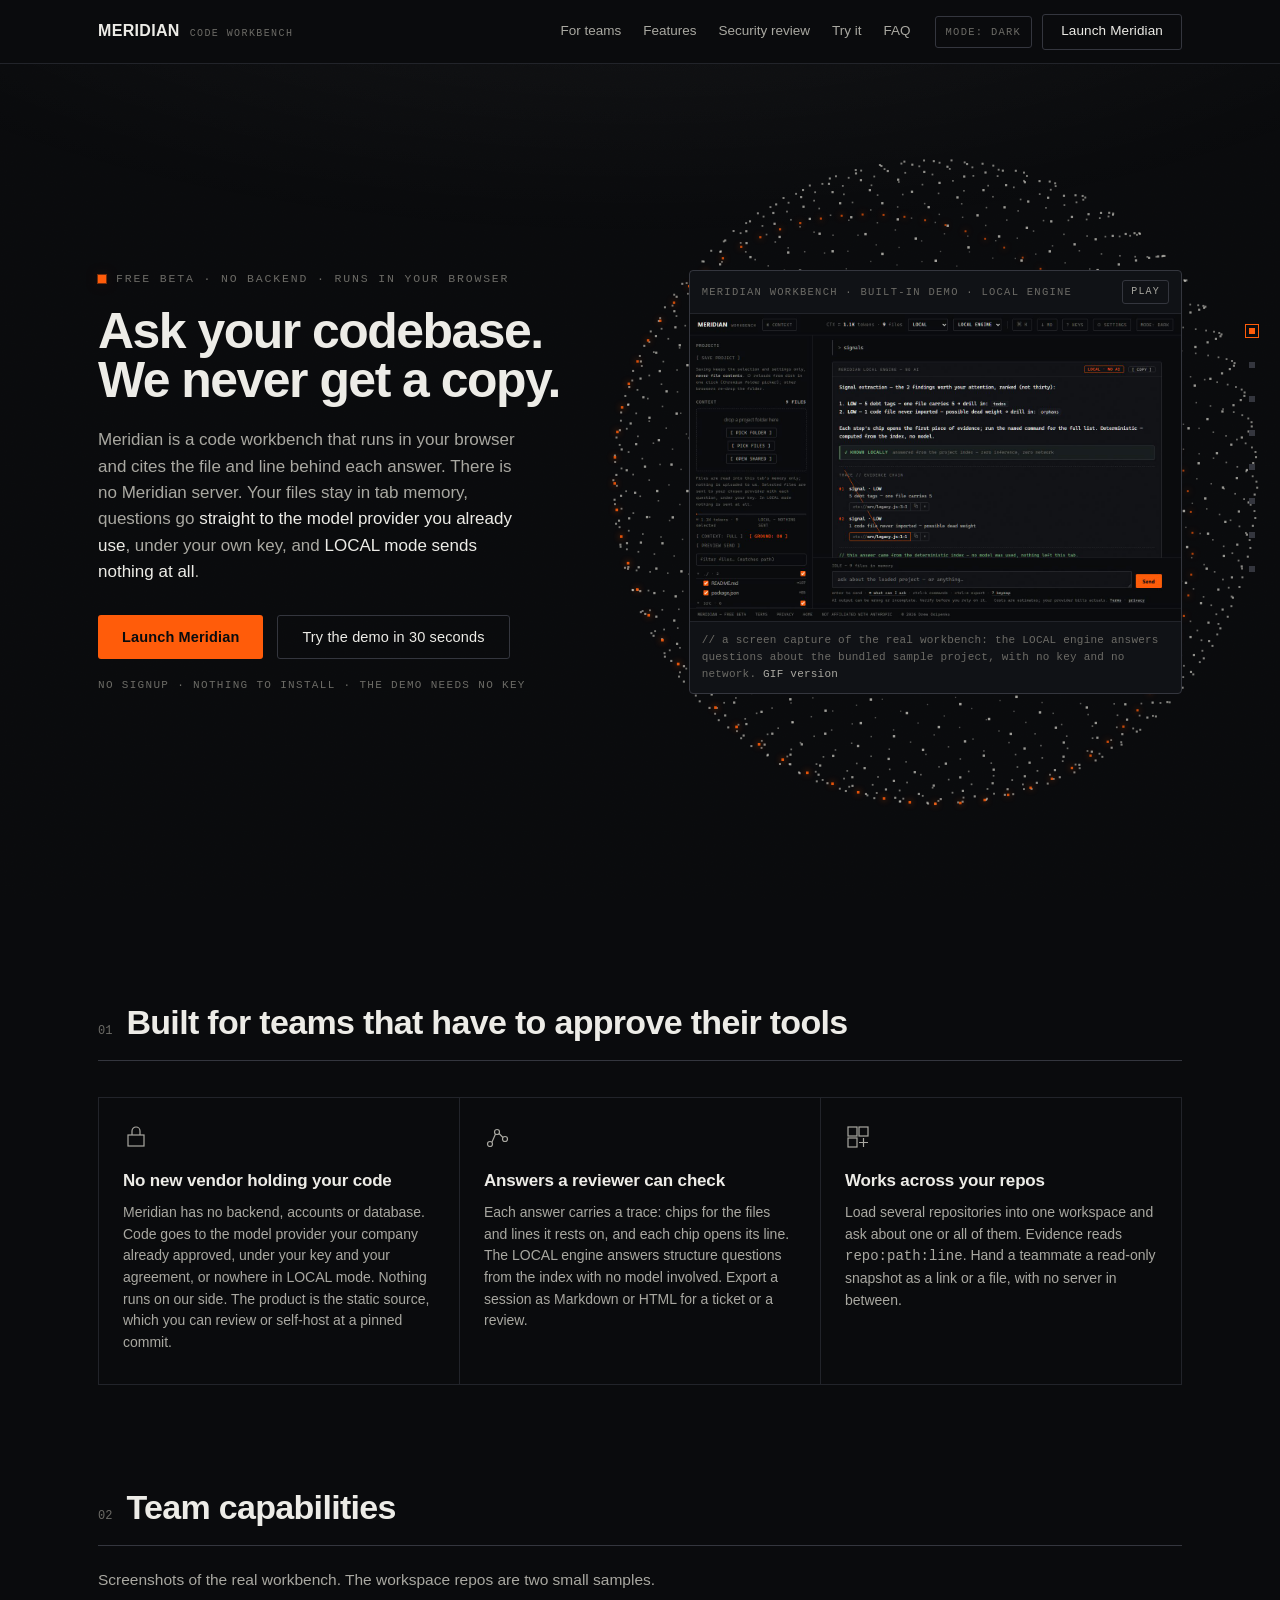
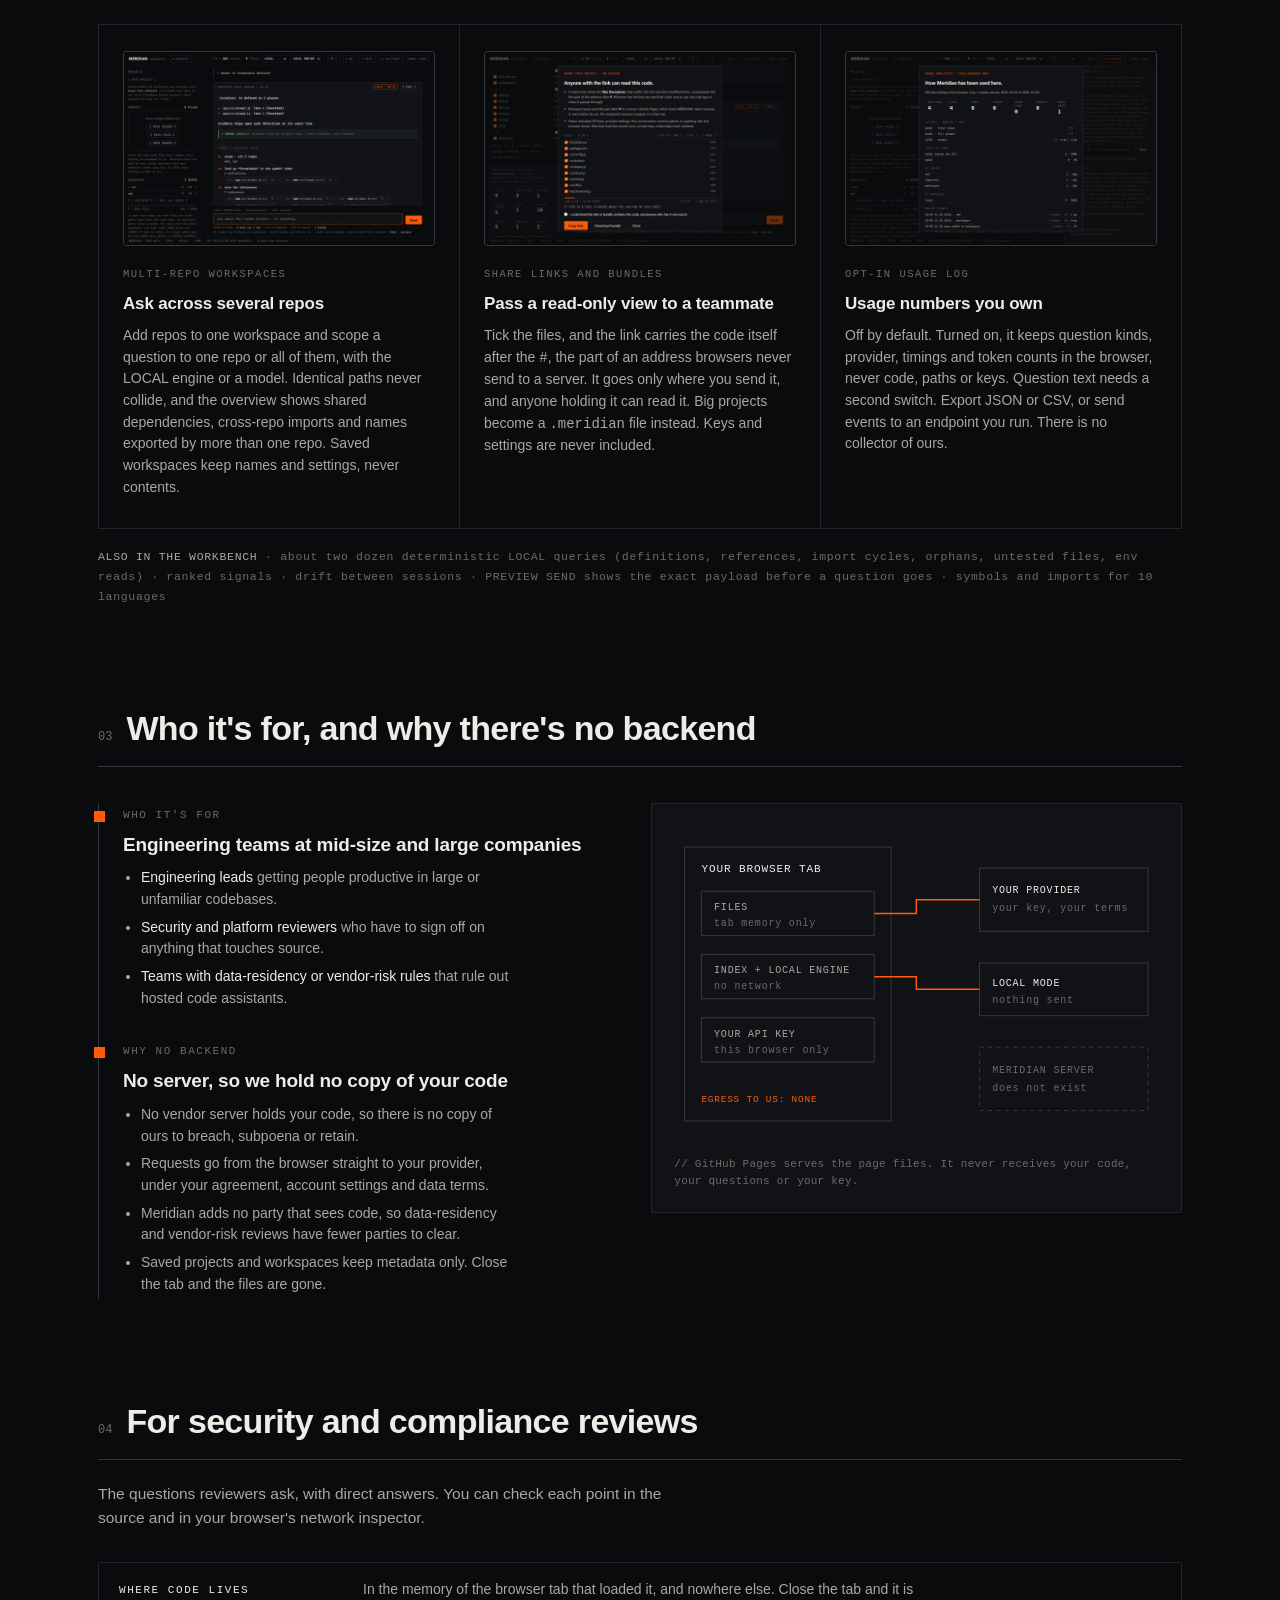
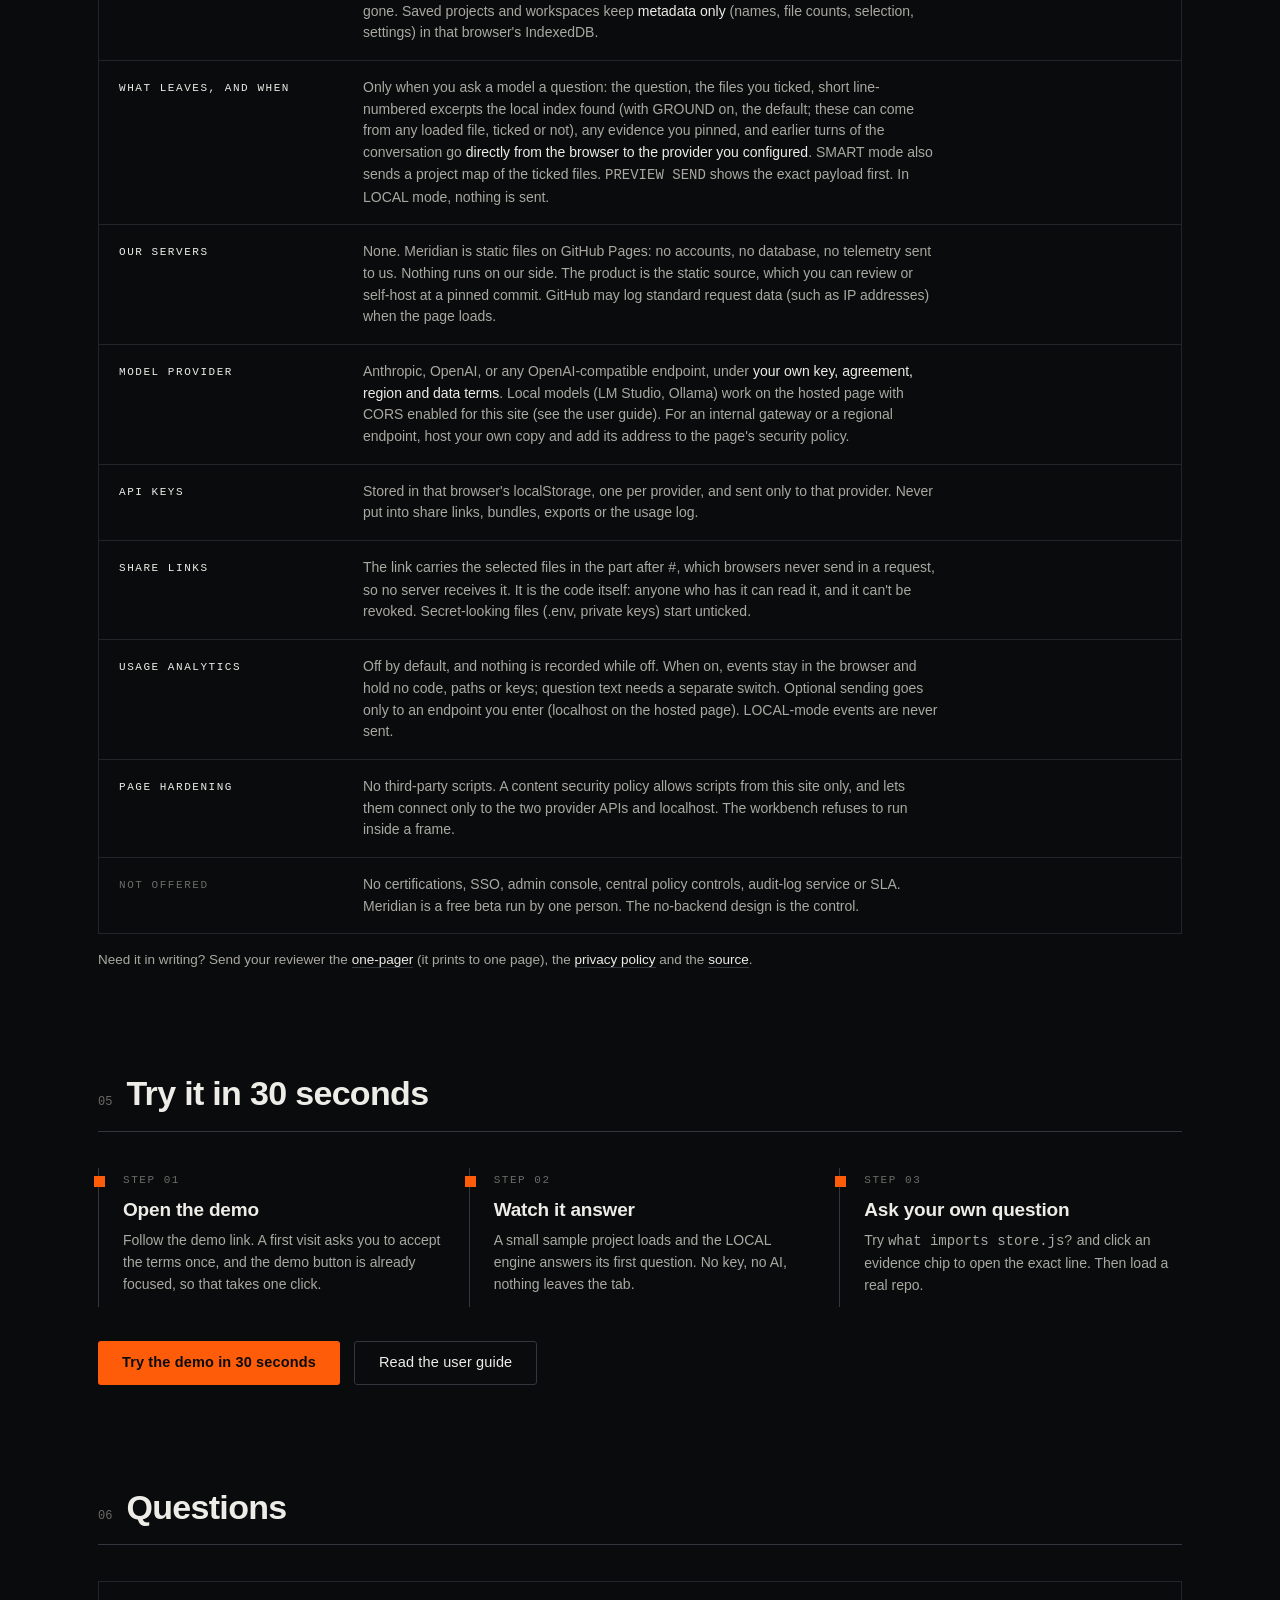
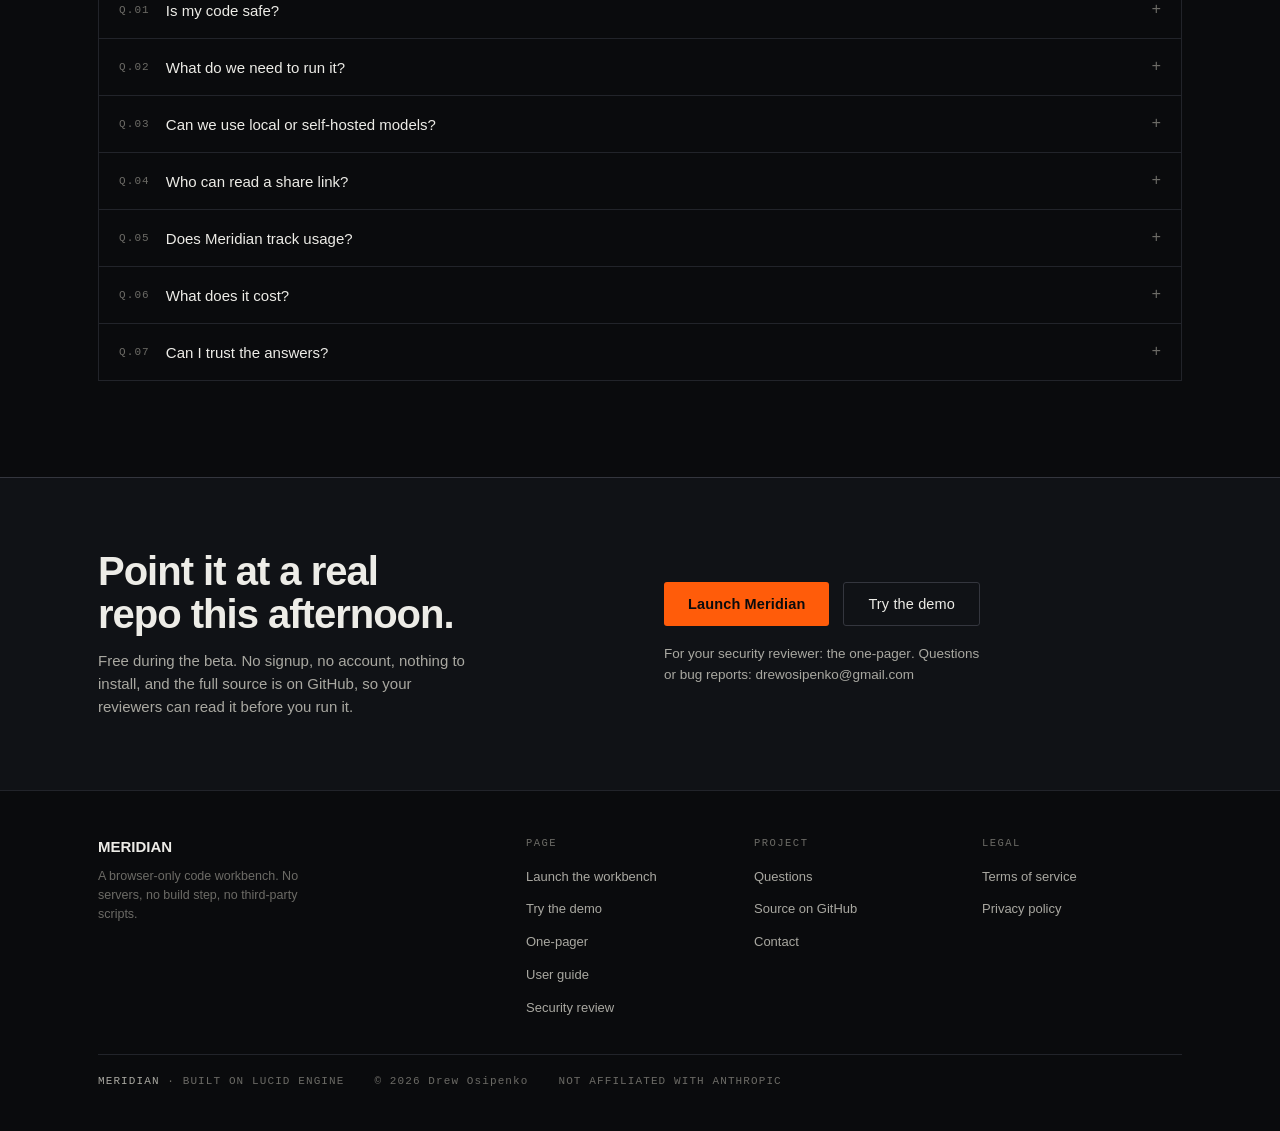
==== index.html @ ccdebeac "copy: review fixes + stop-slop pass on site copy Co-Authored-By: Claude Opus 5.5 <noreply@anthropic." ====
<!doctype html>
<html lang="en">
<head>
<meta charset="utf-8">
<meta name="viewport" content="width=device-width, initial-scale=1">
<title>MERIDIAN: ask your codebase, keep the code in the browser</title>
<meta name="description" content="A browser-only code workbench for engineering teams. There is no backend: files stay in tab memory, and questions go straight to the model provider you already use, under your own key, or nowhere in LOCAL mode. Answers cite the file and line they rest on.">
<link rel="icon" href="favicon.png" type="image/png" sizes="64x64">
<link rel="icon" href="favicon.svg" type="image/svg+xml">
<link rel="apple-touch-icon" href="apple-touch-icon.png">
<link rel="canonical" href="https://drewosi.github.io/lucid-engine/">
<link rel="preload" as="image" href="media/meridian-poster.jpg" fetchpriority="high">
<meta property="og:title" content="MERIDIAN: ask your codebase, keep the code in the browser">
<meta property="og:description" content="A browser-only code workbench with no backend. Your code goes to the model provider you chose, under your key, or nowhere in LOCAL mode. Answers cite the exact file and line.">
<meta property="og:type" content="website">
<meta property="og:url" content="https://drewosi.github.io/lucid-engine/">
<meta property="og:site_name" content="MERIDIAN">
<meta name="twitter:card" content="summary">
<meta name="twitter:title" content="MERIDIAN: ask your codebase, keep the code in the browser">
<meta name="twitter:description" content="A browser-only code workbench with no backend. Your code goes to the model provider you chose, under your key, or nowhere in LOCAL mode. Answers cite the exact file and line.">
<style>
  /* ============ LUCID ENGINE TOKENS · v2.0 ============ */
  #app {
    --paper: #0A0B0D;
    --surface: #101216;
    --surface-2: #14171C;
    --ink: #EDECE7;
    --ink-2: #A9A8A1;
    --ink-3: #6C6B66;
    --line: #22242A;
    --line-strong: #34363E;
    --accent: #FF5C0A;
    --accent-ink: #0A0B0D;
    --err: #E06B4F;

    --ease-out-engine: cubic-bezier(0.16, 1, 0.3, 1);
    --ease-inout-engine: cubic-bezier(0.65, 0, 0.35, 1);
    --ease-snap: cubic-bezier(0.3, 0, 0, 1);
    --t-feedback: 120ms;
    --t-state: 200ms;
    --t-entrance: 400ms;
    --t-ceremony: 600ms;

    /* v2.0: Signal Orange as a lit instrument, not a UI accent (controlled bloom) */
    --flare: var(--accent);
    --flare-bloom:    0 0 0 1px rgba(255,92,10,.42), 0 0 14px -2px rgba(255,92,10,.55);
    --flare-bloom-lg: 0 0 0 1px rgba(255,92,10,.50), 0 0 24px -4px rgba(255,92,10,.52);
    /* v2.0: authored monochrome, film grain + light-source falloff (ground only) */
    --grain-opacity: .05;
    --atmosphere: radial-gradient(120% 66% at 50% -14%, rgba(255,255,255,.055), transparent 62%);
    --grain: url("data:image/svg+xml,%3Csvg xmlns='http://www.w3.org/2000/svg' width='140' height='140'%3E%3Cfilter id='n'%3E%3CfeTurbulence type='fractalNoise' baseFrequency='0.9' numOctaves='2' stitchTiles='stitch'/%3E%3C/filter%3E%3Crect width='100%25' height='100%25' filter='url(%23n)'/%3E%3C/svg%3E");
  }
  #app[data-mode="light"] {
    --paper: #FAFAF7;
    --surface: #FFFFFF;
    --surface-2: #F1F0EA;
    --ink: #111110;
    --ink-2: #4A4945;
    --ink-3: #8A8880;
    --line: #E4E2DB;
    --line-strong: #C9C7BE;
    --accent: #FF4F00;
    --accent-ink: #FFFFFF;
    --err: #C4452D;

    --flare-bloom:    0 0 0 1px rgba(255,79,0,.30), 0 0 12px -2px rgba(255,79,0,.42);
    --flare-bloom-lg: 0 0 0 1px rgba(255,79,0,.36), 0 0 22px -4px rgba(255,79,0,.40);
    --grain-opacity: .03;
    --atmosphere: radial-gradient(120% 62% at 50% -12%, rgba(17,17,16,.045), transparent 60%);
  }

  /* v2.0: authored-monochrome ground layers (below content z:1, above #app bg) */
  .atmosphere { position: fixed; inset: 0; pointer-events: none; z-index: 0; background: var(--atmosphere); }
  .grain {
    position: fixed; inset: 0; pointer-events: none; z-index: 0;
    opacity: var(--grain-opacity);
    background-image: var(--grain); background-size: 140px 140px;
    mix-blend-mode: overlay;
  }
  #app[data-mode="dark"] .grain { mix-blend-mode: soft-light; }
  /* content rides above the ground layers; nav (z:100) already clears them */
  .hero, section, footer { position: relative; z-index: 1; }

  * { box-sizing: border-box; }
  html, body { margin: 0; padding: 0; }
  #app {
    background: var(--paper); color: var(--ink); min-height: 100vh;
    font-family: "Helvetica Neue", "Segoe UI", -apple-system, Arial, sans-serif;
    line-height: 1.55; -webkit-font-smoothing: antialiased;
    transition: background var(--t-state) var(--ease-inout-engine), color var(--t-state) var(--ease-inout-engine);
  }
  .mono { font-family: "Cascadia Code", "JetBrains Mono", ui-monospace, Consolas, monospace; font-variant-numeric: tabular-nums; }
  .wrap { max-width: 1140px; margin: 0 auto; padding: 0 28px; }
  @media (max-width: 520px) { .wrap { padding: 0 20px; } }
  a { color: inherit; text-decoration: none; }
  :is(a, button, input, [tabindex]):focus-visible { outline: 2px solid var(--accent); outline-offset: 2px; }
  kbd {
    font-family: "Cascadia Code", ui-monospace, Consolas, monospace; font-size: 11px;
    border: 1px solid var(--line-strong); border-radius: 3px; padding: 2px 7px; color: var(--ink);
  }

  /* Signal Trace */
  .trace { position: relative; }
  .trace::after { content: ""; position: absolute; left: 0; bottom: -4px; height: 1px; width: 0; background: var(--accent); transition: width 150ms var(--ease-snap); }
  .trace:hover::after, .trace.active::after { width: 100%; }

  /* Materialize */
  .rv { opacity: 0; transform: translateY(8px); }
  .rv.in {
    opacity: 1; transform: none;
    transition: opacity var(--t-entrance) var(--ease-out-engine), transform var(--t-entrance) var(--ease-out-engine);
    transition-delay: calc(min(var(--i, 0), 8) * 30ms);
  }

  /* ============ NAV ============ */
  nav.primary { position: sticky; top: 0; z-index: 100; height: 64px; background: var(--paper); border-bottom: 1px solid var(--line); transition: background var(--t-state) var(--ease-inout-engine); }
  .nav-in { display: flex; align-items: center; gap: 24px; height: 100%; }
  .wordmark { font-weight: 700; letter-spacing: .02em; font-size: 16px; display: flex; align-items: baseline; gap: 10px; }
  .wordmark .tag { font-family: "Cascadia Code", ui-monospace, Consolas, monospace; font-size: 10px; color: var(--ink-3); letter-spacing: .14em; font-weight: 400; }
  .anchors { display: flex; gap: 22px; margin-left: auto; }
  .anchors a { font-size: 13.5px; color: var(--ink-2); padding: 4px 0; }
  .anchors a:hover, .anchors a.active { color: var(--ink); }
  .nav-actions { display: flex; gap: 10px; align-items: center; }
  @media (max-width: 960px) { .anchors { display: none; } .nav-actions { margin-left: auto; } }
  @media (max-width: 520px) { .wordmark .tag { display: none; } .nav-actions .btn-mode { display: none; } }

  .btn { font-family: inherit; font-size: 13.5px; height: 36px; padding: 0 18px; border-radius: 3px; cursor: pointer; letter-spacing: .01em; display: inline-flex; align-items: center; gap: 8px;
    transition: transform var(--t-feedback) var(--ease-snap), filter var(--t-feedback) var(--ease-snap), border-color var(--t-feedback) var(--ease-snap), background var(--t-feedback) var(--ease-snap); }
  .btn:active { transform: scale(.985); }
  .btn-signal { background: var(--accent); color: var(--accent-ink); border: none; font-weight: 700; }
  .btn-signal:hover { filter: brightness(1.08); }
  .btn-hairline { background: transparent; color: var(--ink); border: 1px solid var(--line-strong); }
  .btn-hairline:hover { border-color: var(--accent); background: var(--surface); }
  .btn-mode { background: transparent; border: 1px solid var(--line-strong); color: var(--ink-3); font-family: "Cascadia Code", ui-monospace, Consolas, monospace; font-size: 10.5px; letter-spacing: .12em; height: 32px; padding: 0 10px; border-radius: 3px; cursor: pointer; }
  .btn-mode:hover { border-color: var(--accent); color: var(--ink); }
  .btn-hero { height: 44px; padding: 0 24px; font-size: 14.5px; }

  /* ============ HERO ============ */
  .hero { position: relative; min-height: calc(100vh - 64px); display: flex; align-items: center; overflow: hidden; }
  #field { position: absolute; inset: 0; width: 100%; height: 100%; }
  .hero > .wrap { width: 100%; }
  .hero-grid { position: relative; z-index: 2; display: grid; grid-template-columns: minmax(0, 1.1fr) minmax(0, 1fr); gap: 48px; align-items: center; padding: 64px 0; }
  @media (max-width: 980px) { .hero-grid { grid-template-columns: minmax(0, 1fr); gap: 52px; padding: 48px 0 64px; } }
  .hero-copy { pointer-events: none; }
  .hero-copy a, .hero-copy .btn { pointer-events: auto; }
  .eyebrow { font-family: "Cascadia Code", ui-monospace, Consolas, monospace; font-size: 11.5px; letter-spacing: .16em; color: var(--ink-3); display: flex; align-items: center; gap: 10px; }
  .eyebrow > span:not(.dot) { min-width: 0; }
  .eyebrow .dot { flex: none; width: 8px; height: 8px; background: var(--accent); box-shadow: var(--flare-bloom); animation: flare 1.6s var(--ease-inout-engine) infinite alternate; }
  @keyframes flare { from { opacity: .4; } to { opacity: 1; } }
  h1 { font-size: clamp(38px, 3.9vw, 56px); line-height: .98; letter-spacing: -.03em; font-weight: 700; margin: 20px 0 22px; text-wrap: balance; }
  .hero-sub { font-size: 17px; color: var(--ink-2); max-width: 46ch; margin: 0 0 30px; }
  .hero-sub b { color: var(--ink); font-weight: 500; }
  .hero-cta-row { display: flex; gap: 14px; align-items: center; flex-wrap: wrap; }
  .hero-fine { margin: 18px 0 0; font-size: 11px; letter-spacing: .12em; color: var(--ink-3); }

  /* the demo, framed as an object: a real capture of the product, labelled as one */
  .hero-media { margin: 0; border: 1px solid var(--line-strong); border-radius: 4px; background: var(--surface); overflow: hidden; }
  .hm-bar { display: flex; align-items: center; gap: 12px; padding: 9px 12px; border-bottom: 1px solid var(--line); font-size: 10.5px; letter-spacing: .12em; color: var(--ink-3); }
  .hm-bar span { min-width: 0; overflow: hidden; text-overflow: ellipsis; white-space: nowrap; }
  .hm-btn { margin-left: auto; flex: none; background: transparent; border: 1px solid var(--line-strong); border-radius: 3px; color: var(--ink-2); font-family: "Cascadia Code", ui-monospace, Consolas, monospace; font-size: 10px; letter-spacing: .12em; height: 24px; padding: 0 8px; cursor: pointer; transition: border-color var(--t-feedback) var(--ease-snap), color var(--t-feedback) var(--ease-snap); }
  .hm-btn:hover { border-color: var(--accent); color: var(--ink); }
  .hero-media video, .hero-media .gif { display: block; width: 100%; height: auto; aspect-ratio: 1280 / 800; background: #0A0B0D; }
  .hero-media figcaption { padding: 10px 12px; border-top: 1px solid var(--line); font-size: 11px; color: var(--ink-3); letter-spacing: .02em; }
  .hero-media figcaption a { color: var(--ink-2); }

  /* ============ SECTIONS ============ */
  section.block { padding: 96px 0 0; }
  @media (max-width: 760px) { section.block { padding-top: 72px; } }
  .sec-head { display: flex; align-items: baseline; gap: 14px; padding-bottom: 12px; margin-bottom: 36px; position: relative; }
  .sec-head::after { content: ""; position: absolute; left: 0; right: 0; bottom: 0; height: 1px; background: var(--line-strong); transform: scaleX(0); transform-origin: left; transition: transform 400ms var(--ease-out-engine) 120ms; }
  .sec-head.in::after { transform: scaleX(1); }
  .sec-head .idx { font-family: "Cascadia Code", ui-monospace, Consolas, monospace; font-size: 12px; color: var(--ink-3); }
  .sec-head h2 { font-size: clamp(24px, 3.4vw, 34px); margin: 0; letter-spacing: -.02em; text-wrap: balance; }
  .sec-lede { font-size: 15.5px; color: var(--ink-2); max-width: 68ch; margin: -14px 0 32px; }

  /* Benefit / capability cards: hairline grid */
  .caps { display: grid; grid-template-columns: repeat(auto-fit, minmax(280px, 1fr)); gap: 1px; background: var(--line); border: 1px solid var(--line); }
  .cap { background: var(--paper); padding: 26px 24px 30px; position: relative; transition: background var(--t-feedback) var(--ease-snap); }
  .cap:hover { background: var(--surface); }
  .cap svg { display: block; margin-bottom: 18px; stroke: var(--ink-2); }
  .cap:hover svg { stroke: var(--accent); }
  .cap h3 { margin: 0 0 8px; font-size: 17px; letter-spacing: -.01em; }
  .cap p { margin: 0; font-size: 14px; color: var(--ink-2); max-width: 42ch; }
  .cap .shot { display: block; margin: 0 0 20px; border: 1px solid var(--line-strong); border-radius: 3px; overflow: hidden; background: #0A0B0D; }
  .cap .shot img { display: block; width: 100%; height: auto; aspect-ratio: 1280 / 800; }
  .cap .shot:hover { border-color: var(--accent); }
  .cap .k { display: block; font-family: "Cascadia Code", ui-monospace, Consolas, monospace; font-size: 10.5px; letter-spacing: .14em; color: var(--ink-3); margin-bottom: 8px; }
  .also { margin: 18px 0 0; font-size: 11.5px; letter-spacing: .06em; color: var(--ink-3); line-height: 1.7; }
  .also b { color: var(--ink-2); font-weight: 400; }

  /* Who it's for / why no backend */
  .sys-grid { display: grid; grid-template-columns: minmax(0, 1fr) minmax(0, 1.05fr); gap: 48px; align-items: start; }
  @media (max-width: 860px) { .sys-grid { grid-template-columns: minmax(0, 1fr); } }
  .step { border-left: 1px solid var(--line-strong); padding: 4px 0 30px 24px; position: relative; }
  .step:last-child { padding-bottom: 4px; }
  .step::before { content: ""; position: absolute; left: -5px; top: 8px; width: 9px; height: 9px; background: var(--paper); border: 1px solid var(--line-strong); }
  .step.lit::before { background: var(--accent); border-color: var(--accent); }
  .step .k { font-family: "Cascadia Code", ui-monospace, Consolas, monospace; font-size: 11px; letter-spacing: .14em; color: var(--ink-3); }
  .step h3 { margin: 6px 0 6px; font-size: 19px; letter-spacing: -.01em; }
  .step p { margin: 0; font-size: 14px; color: var(--ink-2); max-width: 48ch; }
  .step ul { margin: 8px 0 0; padding-left: 18px; display: grid; gap: 6px; font-size: 14px; color: var(--ink-2); max-width: 50ch; }
  .step ul b, .step p b { color: var(--ink); font-weight: 500; }
  .diagram { border: 1px solid var(--line); background: var(--surface); padding: 22px; }
  .diagram svg { display: block; width: 100%; height: auto; }
  .diagram text { font-family: "Cascadia Code", ui-monospace, Consolas, monospace; letter-spacing: .08em; }
  .diagram .dnote { margin: 14px 0 0; font-size: 11px; color: var(--ink-3); letter-spacing: .02em; }
  #flowpath { stroke-dasharray: 900; stroke-dashoffset: 900; }
  .diagram.in #flowpath { transition: stroke-dashoffset 600ms var(--ease-inout-engine) 300ms; stroke-dashoffset: 0; }

  /* Security review sheet: mono keys, plain answers */
  .spec { border: 1px solid var(--line); background: var(--paper); }
  .spec-row { display: grid; grid-template-columns: 220px minmax(0, 1fr); gap: 24px; padding: 16px 20px; border-bottom: 1px solid var(--line); }
  .spec-row:last-child { border-bottom: none; }
  .spec-row dt { font-family: "Cascadia Code", ui-monospace, Consolas, monospace; font-size: 11px; letter-spacing: .14em; color: var(--ink); padding-top: 3px; }
  .spec-row dd { margin: 0; font-size: 14px; color: var(--ink-2); max-width: 74ch; }
  .spec-row dd b { color: var(--ink); font-weight: 500; }
  .spec-row.not dt { color: var(--ink-3); }
  @media (max-width: 760px) { .spec-row { grid-template-columns: minmax(0, 1fr); gap: 6px; padding: 14px 16px; } }
  .spec-foot { margin: 16px 0 0; font-size: 13.5px; color: var(--ink-2); }
  .ilink { color: var(--ink); border-bottom: 1px solid var(--line-strong); transition: border-color var(--t-feedback) var(--ease-snap), color var(--t-feedback) var(--ease-snap); }
  .ilink:hover { border-color: var(--accent); }

  /* Try it */
  .try-steps { display: grid; grid-template-columns: repeat(3, minmax(0, 1fr)); gap: 28px; margin-bottom: 34px; }
  @media (max-width: 860px) { .try-steps { grid-template-columns: minmax(0, 1fr); gap: 4px; } }
  .try-steps .step { padding-bottom: 10px; }

  /* ============ FAQ ============ */
  .faq { border: 1px solid var(--line); }
  .faq-item { border-bottom: 1px solid var(--line); background: var(--paper); transition: opacity var(--t-state) var(--ease-snap); }
  .faq-item:last-child { border-bottom: none; }
  .faq.focused .faq-item:not(.open) { opacity: .55; }
  .faq-q { width: 100%; display: flex; align-items: center; gap: 16px; background: transparent; border: none; color: var(--ink); font-family: inherit; font-size: 15px; text-align: left; padding: 18px 20px; cursor: pointer; min-height: 56px; }
  .faq-q .qi { font-family: "Cascadia Code", ui-monospace, Consolas, monospace; font-size: 11px; color: var(--ink-3); letter-spacing: .1em; flex: none; }
  .faq-q .x { margin-left: auto; font-family: "Cascadia Code", ui-monospace, Consolas, monospace; font-size: 16px; color: var(--ink-3); transition: transform 200ms var(--ease-snap), color var(--t-feedback); flex: none; }
  .faq-item.open .faq-q .x { transform: rotate(45deg); color: var(--accent); }
  .faq-a { max-height: 0; overflow: hidden; transition: max-height 200ms var(--ease-inout-engine); }
  .faq-a p, .faq-a ul { margin: 0; padding: 0 20px 14px 47px; font-size: 14px; color: var(--ink-2); max-width: 70ch; }
  .faq-a ul { padding-left: 64px; display: grid; gap: 6px; }
  .faq-a > :last-child { padding-bottom: 20px; }
  .faq-a b { color: var(--ink); font-weight: 500; }
  @media (max-width: 520px) { .faq-a p { padding-left: 20px; } .faq-a ul { padding-left: 38px; } }

  /* ============ ACCESS / FOOTER ============ */
  .access { border-top: 1px solid var(--line-strong); margin-top: 96px; padding: 72px 0; background: var(--surface); }
  .access-grid { display: grid; grid-template-columns: minmax(0, 1fr) minmax(0, 1fr); gap: 48px; align-items: center; }
  @media (max-width: 760px) { .access-grid { grid-template-columns: minmax(0, 1fr); gap: 28px; } }
  .access h2 { font-size: clamp(26px, 4vw, 40px); line-height: 1.08; letter-spacing: -.025em; margin: 0 0 12px; text-wrap: balance; }
  .access p { color: var(--ink-2); font-size: 15px; margin: 0; max-width: 44ch; }
  .access .access-contact { margin-top: 18px; font-size: 13.5px; }

  footer.site { border-top: 1px solid var(--line); padding: 44px 0; }
  .foot-cols { display: grid; grid-template-columns: 2fr 1fr 1fr 1fr; gap: 28px; margin-bottom: 34px; }
  @media (max-width: 760px) { .foot-cols { grid-template-columns: 1fr 1fr; } }
  .foot-cols h4 { font-family: "Cascadia Code", ui-monospace, Consolas, monospace; font-size: 10.5px; letter-spacing: .14em; color: var(--ink-3); font-weight: 500; margin: 0 0 12px; }
  .foot-cols ul { list-style: none; margin: 0; padding: 0; display: grid; gap: 8px; }
  .foot-cols a { font-size: 13px; color: var(--ink-2); }
  .foot-cols a:hover { color: var(--accent); }
  .foot-cols .brand { font-weight: 700; font-size: 15px; margin-bottom: 8px; }
  .foot-cols .brand-sub { font-size: 12.5px; color: var(--ink-3); max-width: 30ch; }
  .foot { display: flex; flex-wrap: wrap; gap: 10px 30px; font-family: "Cascadia Code", ui-monospace, Consolas, monospace; font-size: 11px; letter-spacing: .1em; color: var(--ink-3); border-top: 1px solid var(--line); padding-top: 18px; }
  .foot b { color: var(--ink-2); font-weight: 500; }

  /* ============ WAYFINDER ============ */
  #wayfinder { position: fixed; right: 18px; top: 50%; transform: translateY(-50%); z-index: 95; display: grid; gap: 14px; }
  @media (max-width: 1240px) { #wayfinder { display: none; } }
  .wf { position: relative; width: 20px; height: 20px; display: flex; align-items: center; justify-content: center; cursor: pointer; background: none; border: none; padding: 0; }
  .wf i { width: 6px; height: 6px; background: var(--line-strong); border-radius: 0; transition: background var(--t-feedback) var(--ease-snap), box-shadow var(--t-feedback) var(--ease-snap); }
  .wf.active i { background: var(--accent); box-shadow: 0 0 0 3px var(--paper), 0 0 0 4px var(--accent); }
  .wf .lb { position: absolute; right: 26px; top: 50%; transform: translateY(-50%) translateX(4px); white-space: nowrap; font-family: "Cascadia Code", ui-monospace, Consolas, monospace; font-size: 10px; letter-spacing: .12em; color: var(--ink-2); background: var(--surface); border: 1px solid var(--line-strong); border-radius: 3px; padding: 3px 8px; opacity: 0; pointer-events: none; transition: opacity 150ms var(--ease-snap), transform 150ms var(--ease-snap); }
  .wf:hover .lb, .wf:focus-visible .lb { opacity: 1; transform: translateY(-50%) translateX(0); }

  /* Reduced motion */
  @media (prefers-reduced-motion: reduce) {
    .rv, .rv.in { opacity: 1; transform: none; transition: none; }
    .eyebrow .dot { animation: none; }
    #flowpath, .diagram.in #flowpath { stroke-dashoffset: 0; transition: none; }
    .btn, .cap, .trace::after, .sec-head::after, .faq-a { transition: none; }
    .sec-head::after, .sec-head.in::after { transform: scaleX(1); }
  }
</style>
</head>
<body>
<div id="app" data-mode="dark">

  <!-- v2.0 authored-monochrome ground layers -->
  <div class="atmosphere" aria-hidden="true"></div>
  <div class="grain" aria-hidden="true"></div>

  <!-- wayfinder -->
  <nav id="wayfinder" aria-label="Section wayfinder"></nav>

  <!-- NAV -->
  <nav class="primary" aria-label="Primary">
    <div class="wrap nav-in">
      <a href="#top" class="wordmark">MERIDIAN <span class="tag">CODE WORKBENCH</span></a>
      <div class="anchors">
        <a href="#teams" class="trace" data-sec="teams">For teams</a>
        <a href="#features" class="trace" data-sec="features">Features</a>
        <a href="#security" class="trace" data-sec="security">Security review</a>
        <a href="#try" class="trace" data-sec="try">Try it</a>
        <a href="#faq" class="trace" data-sec="faq">FAQ</a>
      </div>
      <div class="nav-actions">
        <button class="btn-mode mono" id="modebtn" type="button" aria-label="Toggle color mode">MODE: DARK</button>
        <a href="app.html" class="btn btn-hairline">Launch Meridian</a>
      </div>
    </div>
  </nav>

  <!-- HERO -->
  <header class="hero" id="top">
    <canvas id="field" aria-hidden="true"></canvas>
    <div class="wrap">
      <div class="hero-grid">
        <div class="hero-copy">
          <div class="eyebrow mono rv" style="--i:0"><span class="dot"></span><span>FREE BETA · NO BACKEND · RUNS IN YOUR BROWSER</span></div>
          <h1 class="rv" style="--i:1">Ask your codebase.<br>We never get a copy.</h1>
          <p class="hero-sub rv" style="--i:2">Meridian is a code workbench that runs in your browser and cites the file and line behind each answer. There is no Meridian server. Your files stay in tab memory, questions go <b>straight to the model provider you already use</b>, under your own key, and <b>LOCAL mode sends nothing at all</b>.</p>
          <div class="hero-cta-row rv" style="--i:3">
            <a href="app.html" class="btn btn-signal btn-hero" id="heroCta">Launch Meridian</a>
            <a href="app.html?demo" class="btn btn-hairline btn-hero">Try the demo in 30 seconds</a>
          </div>
          <p class="hero-fine mono rv" style="--i:4">NO SIGNUP · NOTHING TO INSTALL · THE DEMO NEEDS NO KEY</p>
        </div>
        <figure class="hero-media rv" style="--i:2">
          <div class="hm-bar mono"><span>MERIDIAN WORKBENCH · BUILT-IN DEMO · LOCAL ENGINE</span><button class="hm-btn" id="vidbtn" type="button" aria-pressed="false">PAUSE</button></div>
          <video id="demovid" src="media/meridian-demo.mp4" poster="media/meridian-poster.jpg" width="1280" height="800" autoplay muted loop playsinline preload="auto" aria-label="Screen capture of the Meridian workbench answering questions about its bundled sample project, with no key and no network">
            <img class="gif" src="media/meridian-demo.gif" width="1280" height="800" loading="lazy" alt="Screen capture of the Meridian workbench answering questions about its bundled sample project">
          </video>
          <figcaption class="mono">// a screen capture of the real workbench: the LOCAL engine answers questions about the bundled sample project, with no key and no network. <a href="media/meridian-demo.gif" class="trace">GIF version</a></figcaption>
        </figure>
      </div>
    </div>
  </header>

  <!-- FOR TEAMS -->
  <section class="block" id="teams">
    <div class="wrap">
      <div class="sec-head rv"><span class="idx mono">01</span><h2>Built for teams that have to approve their tools</h2></div>
      <div class="caps">
        <div class="cap rv" style="--i:0">
          <svg width="26" height="26" viewBox="0 0 26 26" fill="none" stroke-width="1.2"><rect x="5" y="11" width="16" height="11"/><path d="M9 11V7a4 4 0 018 0v4"/></svg>
          <h3>No new vendor holding your code</h3><p>Meridian has no backend, accounts or database. Code goes to the model provider your company already approved, under your key and your agreement, or nowhere in LOCAL mode. Nothing runs on our side. The product is the static source, which you can review or self-host at a pinned commit.</p></div>
        <div class="cap rv" style="--i:1">
          <svg width="26" height="26" viewBox="0 0 26 26" fill="none" stroke-width="1.2"><circle cx="6" cy="20" r="2.5"/><circle cx="13" cy="8" r="2.5"/><circle cx="21" cy="15" r="2.5"/><path d="M8 18l3.5-8M15 9.5l4 4"/></svg>
          <h3>Answers a reviewer can check</h3><p>Each answer carries a trace: chips for the files and lines it rests on, and each chip opens its line. The LOCAL engine answers structure questions from the index with no model involved. Export a session as Markdown or HTML for a ticket or a review.</p></div>
        <div class="cap rv" style="--i:2">
          <svg width="26" height="26" viewBox="0 0 26 26" fill="none" stroke-width="1.2"><rect x="3" y="3" width="9" height="9"/><rect x="14" y="3" width="9" height="9"/><rect x="3" y="14" width="9" height="9"/><path d="M14 18.5h9M18.5 14v9"/></svg>
          <h3>Works across your repos</h3><p>Load several repositories into one workspace and ask about one or all of them. Evidence reads <span class="mono">repo:path:line</span>. Hand a teammate a read-only snapshot as a link or a file, with no server in between.</p></div>
      </div>
    </div>
  </section>

  <!-- TEAM CAPABILITIES -->
  <section class="block" id="features">
    <div class="wrap">
      <div class="sec-head rv"><span class="idx mono">02</span><h2>Team capabilities</h2></div>
      <p class="sec-lede rv">Screenshots of the real workbench. The workspace repos are two small samples.</p>
      <div class="caps">
        <div class="cap rv" style="--i:0">
          <a class="shot" href="media/shot-workspace.jpg"><img src="media/shot-workspace.jpg" width="1280" height="800" loading="lazy" decoding="async" alt="Two repos, web and api, loaded as one workspace. The LOCAL engine finds formatDate defined in both, with evidence chips labelled by repo."></a>
          <span class="k">MULTI-REPO WORKSPACES</span>
          <h3>Ask across several repos</h3><p>Add repos to one workspace and scope a question to one repo or all of them, with the LOCAL engine or a model. Identical paths never collide, and the overview shows shared dependencies, cross-repo imports and names exported by more than one repo. Saved workspaces keep names and settings, never contents.</p></div>
        <div class="cap rv" style="--i:1">
          <a class="shot" href="media/shot-share.jpg"><img src="media/shot-share.jpg" width="1280" height="800" loading="lazy" decoding="async" alt="The share dialog: a file list, a link size meter and a box to confirm that anyone with the link can read the code."></a>
          <span class="k">SHARE LINKS AND BUNDLES</span>
          <h3>Pass a read-only view to a teammate</h3><p>Tick the files, and the link carries the code itself after the <span class="mono">#</span>, the part of an address browsers never send to a server. It goes only where you send it, and anyone holding it can read it. Big projects become a <span class="mono">.meridian</span> file instead. Keys and settings are never included.</p></div>
        <div class="cap rv" style="--i:2">
          <a class="shot" href="media/shot-usage.jpg"><img src="media/shot-usage.jpg" width="1280" height="800" loading="lazy" decoding="async" alt="The usage log panel: question counts, LOCAL versus model, latency and a breakdown by question kind, stored in this browser only."></a>
          <span class="k">OPT-IN USAGE LOG</span>
          <h3>Usage numbers you own</h3><p>Off by default. Turned on, it keeps question kinds, provider, timings and token counts in the browser, never code, paths or keys. Question text needs a second switch. Export JSON or CSV, or send events to an endpoint you run. There is no collector of ours.</p></div>
      </div>
      <p class="also mono rv"><b>ALSO IN THE WORKBENCH</b> · about two dozen deterministic LOCAL queries (definitions, references, import cycles, orphans, untested files, env reads) · ranked signals · drift between sessions · <span class="mono">PREVIEW SEND</span> shows the exact payload before a question goes · symbols and imports for 10 languages</p>
    </div>
  </section>

  <!-- WHO + WHY -->
  <section class="block" id="why">
    <div class="wrap">
      <div class="sec-head rv"><span class="idx mono">03</span><h2>Who it's for, and why there's no backend</h2></div>
      <div class="sys-grid">
        <div>
          <div class="step rv lit" style="--i:0"><div class="k mono">WHO IT'S FOR</div><h3>Engineering teams at mid-size and large companies</h3>
            <ul>
              <li><b>Engineering leads</b> getting people productive in large or unfamiliar codebases.</li>
              <li><b>Security and platform reviewers</b> who have to sign off on anything that touches source.</li>
              <li><b>Teams with data-residency or vendor-risk rules</b> that rule out hosted code assistants.</li>
            </ul></div>
          <div class="step rv lit" style="--i:1"><div class="k mono">WHY NO BACKEND</div><h3>No server, so we hold no copy of your code</h3>
            <ul>
              <li>No vendor server holds your code, so there is no copy of ours to breach, subpoena or retain.</li>
              <li>Requests go from the browser straight to your provider, under your agreement, account settings and data terms.</li>
              <li>Meridian adds no party that sees code, so data-residency and vendor-risk reviews have fewer parties to clear.</li>
              <li>Saved projects and workspaces keep metadata only. Close the tab and the files are gone.</li>
            </ul></div>
        </div>
        <div class="diagram rv" style="--i:2" id="diagram">
          <svg viewBox="0 0 460 300" role="img" aria-label="Data flow: project files stay in your browser tab; questions go only to your model provider, or nowhere in LOCAL mode; there is no Meridian server">
            <g fill="none" stroke="var(--line-strong)" stroke-width="1">
              <rect x="10" y="20" width="196" height="260"/>
              <rect x="26" y="62" width="164" height="42"/><rect x="26" y="122" width="164" height="42"/><rect x="26" y="182" width="164" height="42"/>
              <rect x="290" y="40" width="160" height="60"/>
              <rect x="290" y="130" width="160" height="50"/>
            </g>
            <rect x="290" y="210" width="160" height="60" fill="none" stroke="var(--line-strong)" stroke-width="1" stroke-dasharray="4 4"/>
            <path id="flowpath" d="M190 83h40v-13h60 M190 143h40v12h60" fill="none" stroke="var(--accent)" stroke-width="1.4"/>
            <g fill="var(--ink)" font-size="10.5"><text x="26" y="44">YOUR BROWSER TAB</text></g>
            <g fill="var(--ink-2)" font-size="9.5">
              <text x="38" y="80">FILES</text><text x="38" y="95" fill="var(--ink-3)">tab memory only</text>
              <text x="38" y="140">INDEX + LOCAL ENGINE</text><text x="38" y="155" fill="var(--ink-3)">no network</text>
              <text x="38" y="200">YOUR API KEY</text><text x="38" y="215" fill="var(--ink-3)">this browser only</text>
              <text x="302" y="64" fill="var(--ink)">YOUR PROVIDER</text><text x="302" y="81" fill="var(--ink-3)">your key, your terms</text>
              <text x="302" y="152" fill="var(--ink)">LOCAL MODE</text><text x="302" y="168" fill="var(--ink-3)">nothing sent</text>
              <text x="302" y="234" fill="var(--ink-3)">MERIDIAN SERVER</text><text x="302" y="252" fill="var(--ink-3)">does not exist</text>
            </g>
            <text x="26" y="262" font-size="9" fill="var(--accent)">EGRESS TO US: NONE</text>
          </svg>
          <p class="dnote mono">// GitHub Pages serves the page files. It never receives your code, your questions or your key.</p>
        </div>
      </div>
    </div>
  </section>

  <!-- SECURITY REVIEW -->
  <section class="block" id="security">
    <div class="wrap">
      <div class="sec-head rv"><span class="idx mono">04</span><h2>For security and compliance reviews</h2></div>
      <p class="sec-lede rv">The questions reviewers ask, with direct answers. You can check each point in the source and in your browser's network inspector.</p>
      <dl class="spec rv">
        <div class="spec-row"><dt>WHERE CODE LIVES</dt><dd>In the memory of the browser tab that loaded it, and nowhere else. Close the tab and it is gone. Saved projects and workspaces keep <b>metadata only</b> (names, file counts, selection, settings) in that browser's IndexedDB.</dd></div>
        <div class="spec-row"><dt>WHAT LEAVES, AND WHEN</dt><dd>Only when you ask a model a question: the question, the files you ticked, short line-numbered excerpts the local index found (with GROUND on, the default; these can come from any loaded file, ticked or not), any evidence you pinned, and earlier turns of the conversation go <b>directly from the browser to the provider you configured</b>. SMART mode also sends a project map of the ticked files. <span class="mono">PREVIEW SEND</span> shows the exact payload first. In LOCAL mode, nothing is sent.</dd></div>
        <div class="spec-row"><dt>OUR SERVERS</dt><dd>None. Meridian is static files on GitHub Pages: no accounts, no database, no telemetry sent to us. Nothing runs on our side. The product is the static source, which you can review or self-host at a pinned commit. GitHub may log standard request data (such as IP addresses) when the page loads.</dd></div>
        <div class="spec-row"><dt>MODEL PROVIDER</dt><dd>Anthropic, OpenAI, or any OpenAI-compatible endpoint, under <b>your own key, agreement, region and data terms</b>. Local models (LM Studio, Ollama) work on the hosted page with CORS enabled for this site (see the user guide). For an internal gateway or a regional endpoint, host your own copy and add its address to the page's security policy.</dd></div>
        <div class="spec-row"><dt>API KEYS</dt><dd>Stored in that browser's localStorage, one per provider, and sent only to that provider. Never put into share links, bundles, exports or the usage log.</dd></div>
        <div class="spec-row"><dt>SHARE LINKS</dt><dd>The link carries the selected files in the part after <span class="mono">#</span>, which browsers never send in a request, so no server receives it. It is the code itself: anyone who has it can read it, and it can't be revoked. Secret-looking files (.env, private keys) start unticked.</dd></div>
        <div class="spec-row"><dt>USAGE ANALYTICS</dt><dd>Off by default, and nothing is recorded while off. When on, events stay in the browser and hold no code, paths or keys; question text needs a separate switch. Optional sending goes only to an endpoint you enter (localhost on the hosted page). LOCAL-mode events are never sent.</dd></div>
        <div class="spec-row"><dt>PAGE HARDENING</dt><dd>No third-party scripts. A content security policy allows scripts from this site only, and lets them connect only to the two provider APIs and localhost. The workbench refuses to run inside a frame.</dd></div>
        <div class="spec-row not"><dt>NOT OFFERED</dt><dd>No certifications, SSO, admin console, central policy controls, audit-log service or SLA. Meridian is a free beta run by one person. The no-backend design is the control.</dd></div>
      </dl>
      <p class="spec-foot rv">Need it in writing? Send your reviewer the <a href="one-pager.html" class="ilink">one-pager</a> (it prints to one page), the <a href="privacy.html" class="ilink">privacy policy</a> and the <a href="https://github.com/drewosi/lucid-engine" class="ilink">source</a>.</p>
    </div>
  </section>

  <!-- TRY IT -->
  <section class="block" id="try">
    <div class="wrap">
      <div class="sec-head rv"><span class="idx mono">05</span><h2>Try it in 30 seconds</h2></div>
      <div class="try-steps">
        <div class="step rv lit" style="--i:0"><div class="k mono">STEP 01</div><h3>Open the demo</h3><p>Follow the demo link. A first visit asks you to accept the terms once, and the demo button is already focused, so that takes one click.</p></div>
        <div class="step rv lit" style="--i:1"><div class="k mono">STEP 02</div><h3>Watch it answer</h3><p>A small sample project loads and the LOCAL engine answers its first question. No key, no AI, nothing leaves the tab.</p></div>
        <div class="step rv lit" style="--i:2"><div class="k mono">STEP 03</div><h3>Ask your own question</h3><p>Try <span class="mono">what imports store.js?</span> and click an evidence chip to open the exact line. Then load a real repo.</p></div>
      </div>
      <div class="hero-cta-row rv">
        <a href="app.html?demo" class="btn btn-signal btn-hero">Try the demo in 30 seconds</a>
        <a href="https://github.com/drewosi/lucid-engine/blob/main/USER-GUIDE.md" class="btn btn-hairline btn-hero">Read the user guide</a>
      </div>
    </div>
  </section>

  <!-- FAQ -->
  <section class="block" id="faq">
    <div class="wrap">
      <div class="sec-head rv"><span class="idx mono">06</span><h2>Questions</h2></div>
      <div class="faq rv" id="faqbox">
        <div class="faq-item">
          <button class="faq-q" type="button" aria-expanded="false"><span class="qi mono">Q.01</span>Is my code safe?<span class="x">+</span></button>
          <div class="faq-a">
            <p>Your code never reaches us: Meridian has no backend to receive it. The tab holds your files in memory until you close it. Code leaves the browser only in these cases, and you start each one:</p>
            <ul>
              <li><b>You ask a model a question.</b> The question, the files you ticked, short excerpts the local index found (from any loaded file, ticked or not, while GROUND is on) and earlier turns of the conversation go straight to the provider you configured, under your key. SMART mode adds a project map of the ticked files. <span class="mono">PREVIEW SEND</span> shows the exact payload. In LOCAL mode nothing is sent.</li>
              <li><b>You create a share link or bundle.</b> The files you tick travel inside it, to wherever you send it.</li>
              <li><b>You export a session.</b> The cited lines are in the file you save.</li>
            </ul>
            <p>Outside our control: what your model provider does with requests (your agreement with them covers that), and where a share link travels once you send it. The usage log never stores code. Details in the <a href="privacy.html" class="trace">privacy policy</a>.</p>
          </div>
        </div>
        <div class="faq-item">
          <button class="faq-q" type="button" aria-expanded="false"><span class="qi mono">Q.02</span>What do we need to run it?<span class="x">+</span></button>
          <div class="faq-a"><p>A modern browser. For model answers, an API key for Anthropic, OpenAI or any OpenAI-compatible endpoint; keys stay in that browser's localStorage and go only to that provider. Or no key at all: the <b>LOCAL</b> engine answers questions about definitions, references, imports and structure by deterministic search, with no AI and no network. Nothing to install, no account to create.</p></div>
        </div>
        <div class="faq-item">
          <button class="faq-q" type="button" aria-expanded="false"><span class="qi mono">Q.03</span>Can we use local or self-hosted models?<span class="x">+</span></button>
          <div class="faq-a"><p>Yes. Point the custom provider at any OpenAI-compatible server. On the hosted page that means a server on your own machine, such as LM Studio (<span class="mono">http://localhost:1234/v1</span>) or Ollama, with CORS enabled for this site. LM Studio ships with CORS off, and Ollama needs <span class="mono">OLLAMA_ORIGINS</span> set. For a model behind your company's gateway, or a provider endpoint in a specific region, host your own copy of the static files and add that address to the security policy. The <a href="https://github.com/drewosi/lucid-engine/blob/main/USER-GUIDE.md" class="trace">user guide</a> covers both setups.</p></div>
        </div>
        <div class="faq-item">
          <button class="faq-q" type="button" aria-expanded="false"><span class="qi mono">Q.04</span>Who can read a share link?<span class="x">+</span></button>
          <div class="faq-a"><p>Anyone who has it. The link carries the files you ticked, compressed, in the part after <span class="mono">#</span>. Browsers don't send that part to any server, so GitHub Pages and we never see it, but the chat app or inbox you paste it into stores it like any message. There is no server, so a link can't be revoked or expired. Treat it like sending the files. It opens read-only, in the recipient's tab, and nothing is saved.</p></div>
        </div>
        <div class="faq-item">
          <button class="faq-q" type="button" aria-expanded="false"><span class="qi mono">Q.05</span>Does Meridian track usage?<span class="x">+</span></button>
          <div class="faq-a"><p>Not for us. This site runs no analytics and sets no cookies. The workbench has an optional usage log for you: off by default, stored in your browser, exportable as JSON or CSV. It records question kinds, provider, timings and token counts, never code, file paths or keys, and stores question text only if you turn on a second switch. For team-wide numbers, it can send the same events to an endpoint you run (on the hosted page, one on localhost).</p></div>
        </div>
        <div class="faq-item">
          <button class="faq-q" type="button" aria-expanded="false"><span class="qi mono">Q.06</span>What does it cost?<span class="x">+</span></button>
          <div class="faq-a"><p>Meridian is free during the beta. Model usage is billed by your provider at their rates; the workbench shows a running cost estimate and supports a session spend limit. Use a key with a spend cap.</p></div>
        </div>
        <div class="faq-item">
          <button class="faq-q" type="button" aria-expanded="false"><span class="qi mono">Q.07</span>Can I trust the answers?<span class="x">+</span></button>
          <div class="faq-a"><p>Check them; that's what the trace is for. Evidence chips open the cited file at the cited lines, so verifying takes seconds. LOCAL answers come straight from the index and say when a question needs a model instead. Model output can still be wrong, and if a trace can't be parsed, the answer says so.</p></div>
        </div>
      </div>
    </div>
  </section>

  <!-- ACCESS -->
  <section class="access" id="access">
    <div class="wrap access-grid">
      <div class="rv" style="--i:0">
        <h2>Point it at a real repo this afternoon.</h2>
        <p>Free during the beta. No signup, no account, nothing to install, and the full source is on GitHub, so your reviewers can read it before you run it.</p>
      </div>
      <div class="rv" style="--i:1">
        <div class="hero-cta-row">
          <a href="app.html" class="btn btn-signal btn-hero">Launch Meridian</a>
          <a href="app.html?demo" class="btn btn-hairline btn-hero">Try the demo</a>
        </div>
        <p class="access-contact">For your security reviewer: the <a href="one-pager.html" class="trace">one-pager</a>. Questions or bug reports: <a href="mailto:drewosipenko@gmail.com" class="trace">drewosipenko@gmail.com</a></p>
      </div>
    </div>
  </section>

  <footer class="site">
    <div class="wrap">
      <div class="foot-cols">
        <div>
          <div class="brand">MERIDIAN</div>
          <div class="brand-sub">A browser-only code workbench. No servers, no build step, no third-party scripts.</div>
        </div>
        <div>
          <h4>PAGE</h4>
          <ul>
            <li><a href="app.html">Launch the workbench</a></li>
            <li><a href="app.html?demo">Try the demo</a></li>
            <li><a href="one-pager.html">One-pager</a></li>
            <li><a href="https://github.com/drewosi/lucid-engine/blob/main/USER-GUIDE.md">User guide</a></li>
            <li><a href="#security">Security review</a></li>
          </ul>
        </div>
        <div>
          <h4>PROJECT</h4>
          <ul>
            <li><a href="#faq">Questions</a></li>
            <li><a href="https://github.com/drewosi/lucid-engine">Source on GitHub</a></li>
            <li><a href="mailto:drewosipenko@gmail.com">Contact</a></li>
          </ul>
        </div>
        <div>
          <h4>LEGAL</h4>
          <ul>
            <li><a href="terms.html">Terms of service</a></li>
            <li><a href="privacy.html">Privacy policy</a></li>
          </ul>
        </div>
      </div>
      <div class="foot">
        <span><b>MERIDIAN</b> · BUILT ON LUCID ENGINE</span>
        <span>© 2026 Drew Osipenko</span>
        <span>NOT AFFILIATED WITH ANTHROPIC</span>
      </div>
    </div>
  </footer>

</div>

<script>
(function () {
  'use strict';
  var app = document.getElementById('app');
  var reduced = window.matchMedia('(prefers-reduced-motion: reduce)').matches;
  var REPO = 'https://github.com/drewosi/lucid-engine';

  function $(id) { return document.getElementById(id); }

  /* ============ FIELD ENGINE ============ */
  var canvas = $('field'), ctx = canvas.getContext('2d');
  var dpr = Math.min(window.devicePixelRatio || 1, 2);
  var W = 0, H = 0, CX = 0, CY = 0, R = 0;
  var pts = [];
  var cfg = { count: 1440, speed: 0.06, force: 35, paused: false };
  var rotY = 0, tilt = 0.35, tiltTarget = 0.35, yawBoost = 0, lastT = performance.now();
  var ptr = { x: -1e4, y: -1e4 };
  /* the field resolves into existence once, on load */
  var formed = reduced ? true : false, resolving = false, resolveStart = 0, resolveDur = 600;

  function palette() {
    var dark = app.getAttribute('data-mode') === 'dark';
    return dark ? { pt: '232,230,221', acc: '255,92,10' } : { pt: '17,17,16', acc: '255,79,0' };
  }
  var pal = palette();

  function resize() {
    var hero = document.querySelector('.hero');
    W = hero.clientWidth; H = hero.clientHeight;
    canvas.width = W * dpr; canvas.height = H * dpr;
    canvas.style.width = W + 'px'; canvas.style.height = H + 'px';
    ctx.setTransform(dpr, 0, 0, dpr, 0, 0);
    /* the field orbits the demo, so the ring frames the real product and never
       sits behind the copy */
    var media = document.querySelector('.hero-media');
    if (media) {
      var hr = hero.getBoundingClientRect(), mr = media.getBoundingClientRect();
      CX = mr.left - hr.left + mr.width / 2;
      CY = mr.top - hr.top + mr.height / 2;
      R = W > 980 ? Math.min(mr.width * 0.62, H * 0.46) : mr.width * 0.5;
    } else {
      CX = W * 0.5; CY = H * 0.5;
      R = Math.min(W, H) * 0.42;
    }
  }

  function build(n) {
    pts = [];
    var golden = Math.PI * (3 - Math.sqrt(5)), i, m;
    for (i = 0; i < n; i++) {
      var y = 1 - (i / (n - 1)) * 2;
      var r = Math.sqrt(Math.max(0, 1 - y * y));
      var th = golden * i;
      pts.push({ x: Math.cos(th) * r, y: y, z: Math.sin(th) * r, a: false, ox: 0, oy: 0, sd: Math.random() });
    }
    m = Math.max(24, Math.round(n * 0.055));
    for (i = 0; i < m; i++) {
      var phi = (i / m) * Math.PI * 2;
      pts.push({ x: Math.sin(phi), y: Math.cos(phi), z: 0, a: true, ox: 0, oy: 0, sd: Math.random() * 0.5 });
    }
  }

  function frame(now) {
    var dt = Math.min(0.05, (now - lastT) / 1000); lastT = now;
    if (!cfg.paused) {
      rotY += (cfg.speed + yawBoost) * dt * Math.PI;
      yawBoost *= 0.95;
      tilt += (tiltTarget - tilt) * 0.06;
    }
    ctx.clearRect(0, 0, W, H);
    /* resolve progress: 0 = unformed (hidden behind boot), 1 = fully formed */
    var gz = formed ? 1 : (resolving ? Math.min(1, (now - resolveStart) / resolveDur) : 0);
    if (gz > 0) {
    var sy = Math.sin(rotY), cy = Math.cos(rotY), st = Math.sin(tilt), ct = Math.cos(tilt);
    var fov = 3.2, i, p, n = pts.length;
    for (var pass = 0; pass < 2; pass++) {
      var accPass = pass === 1;
      ctx.fillStyle = 'rgb(' + (accPass ? pal.acc : pal.pt) + ')';
      /* Flare Bloom: the meridian ring ignites; controlled, on-state only */
      ctx.shadowBlur = accPass ? 6 * gz : 0;
      ctx.shadowColor = accPass ? 'rgb(' + pal.acc + ')' : 'transparent';
      for (i = 0; i < n; i++) {
        p = pts[i];
        if (p.a !== accPass) continue;
        var x1 = p.x * cy + p.z * sy;
        var z1 = -p.x * sy + p.z * cy;
        var y1 = p.y * ct - z1 * st;
        var z2 = p.y * st + z1 * ct;
        var s = fov / (fov - z2);
        var px = CX + x1 * R * s, py = CY + y1 * R * s;
        var ddx = px - ptr.x, ddy = py - ptr.y;
        var d2 = ddx * ddx + ddy * ddy, rad = 90;
        var txo = 0, tyo = 0;
        if (d2 < rad * rad && d2 > 0.01) {
          var d = Math.sqrt(d2), f = ((rad - d) / rad) * cfg.force * 0.028;
          txo = ddx / d * f * rad * 0.35; tyo = ddy / d * f * rad * 0.35;
        }
        p.ox += (txo - p.ox) * 0.14; p.oy += (tyo - p.oy) * 0.14;
        var t = (z2 + 1) / 2;
        var size = (accPass ? 1.4 : 0.9) + 1.7 * t;
        var alpha = (accPass ? 0.45 : 0.14) + 0.6 * t;
        var fx = px + p.ox, fy = py + p.oy;
        if (gz < 1) {
          /* staggered assembly: each point scales up from centre into place */
          var lp = Math.max(0, Math.min(1, gz * 1.35 - p.sd * 0.35));
          var e = 1 - Math.pow(1 - lp, 3);
          fx = CX + (fx - CX) * e; fy = CY + (fy - CY) * e;
          alpha *= e; size *= (0.55 + 0.45 * e);
        }
        ctx.globalAlpha = alpha;
        ctx.fillRect(fx - size / 2, fy - size / 2, size, size);
      }
    }
    ctx.shadowBlur = 0;
    ctx.globalAlpha = 1;
    if (resolving && gz >= 1) { resolving = false; formed = true; }
    }
    if (!reduced) requestAnimationFrame(frame);
  }

  document.addEventListener('mousemove', function (e) {
    var r = canvas.getBoundingClientRect();
    ptr.x = e.clientX - r.left; ptr.y = e.clientY - r.top;
    tiltTarget = 0.35 + ((e.clientY / window.innerHeight) - 0.5) * 0.5;
  });
  function drawStatic() { var s = cfg.paused; cfg.paused = true; frame(performance.now()); cfg.paused = s; }
  window.addEventListener('resize', function () { resize(); if (reduced) drawStatic(); });
  if (window.ResizeObserver) {
    new ResizeObserver(function () { resize(); if (reduced) drawStatic(); }).observe(document.querySelector('.hero'));
  }
  resize(); build(cfg.count);
  if (reduced) { rotY = 0.8; drawStatic(); } else { requestAnimationFrame(frame); }

  /* hero reveal + field resolve, once, on load */
  document.querySelectorAll('.hero .rv').forEach(function (el) { el.classList.add('in'); });
  if (!reduced && !formed) { resolving = true; resolveStart = performance.now(); }

  /* ============ DEMO VIDEO ============
     autoplays muted on a loop; reduced-motion visitors get the poster and start
     it themselves. One visible control either way. */
  var vid = $('demovid'), vidbtn = $('vidbtn');
  function syncVid() {
    var playing = !vid.paused;
    vidbtn.textContent = playing ? 'PAUSE' : 'PLAY';
    vidbtn.setAttribute('aria-pressed', playing ? 'false' : 'true');
  }
  if (vid && vidbtn) {
    if (reduced) { vid.removeAttribute('autoplay'); vid.pause(); }
    vid.addEventListener('play', syncVid);
    vid.addEventListener('pause', syncVid);
    vidbtn.addEventListener('click', function () {
      if (vid.paused) { var pr = vid.play(); if (pr && pr.catch) pr.catch(function () {}); } else vid.pause();
    });
    syncVid();
  }

  /* ============ MATERIALIZE + section machinery ============ */
  var revealables = Array.prototype.filter.call(document.querySelectorAll('.rv'), function (el) { return !el.closest('.hero'); });
  if (!reduced) {
    var io = new IntersectionObserver(function (entries) {
      entries.forEach(function (en) {
        if (!en.isIntersecting) return;
        en.target.classList.add('in');
        io.unobserve(en.target);
      });
    }, { threshold: 0.2 });
    revealables.forEach(function (el) { io.observe(el); });
  } else {
    document.querySelectorAll('.rv').forEach(function (el) { el.classList.add('in'); });
    $('diagram').classList.add('in');
  }

  /* nav + wayfinder tracking */
  var SECTIONS = [
    { id: 'top', label: 'TOP' },
    { id: 'teams', label: 'FOR TEAMS' },
    { id: 'features', label: 'FEATURES' },
    { id: 'why', label: 'WHY NO BACKEND' },
    { id: 'security', label: 'SECURITY REVIEW' },
    { id: 'try', label: 'TRY IT' },
    { id: 'faq', label: 'QUESTIONS' },
    { id: 'access', label: 'ACCESS' }
  ];
  var wf = $('wayfinder');
  SECTIONS.forEach(function (s) {
    var b = document.createElement('button');
    b.className = 'wf'; b.type = 'button'; b.setAttribute('aria-label', s.label.toLowerCase());
    b.innerHTML = '<i></i><span class="lb mono"></span>';
    b.querySelector('.lb').textContent = s.label;
    b.addEventListener('click', function () { document.getElementById(s.id).scrollIntoView({ behavior: reduced ? 'auto' : 'smooth' }); });
    b.dataset.sec = s.id;
    wf.appendChild(b);
  });
  var secIO = new IntersectionObserver(function (entries) {
    entries.forEach(function (en) {
      if (!en.isIntersecting) return;
      document.querySelectorAll('.anchors a').forEach(function (a) { a.classList.toggle('active', a.dataset.sec === en.target.id); });
      document.querySelectorAll('.wf').forEach(function (b) { b.classList.toggle('active', b.dataset.sec === en.target.id); });
    });
  }, { rootMargin: '-30% 0px -60% 0px' });
  SECTIONS.forEach(function (s) { secIO.observe(document.getElementById(s.id)); });

  /* ============ MODE ============ */
  var modebtn = $('modebtn');
  function setMode(m) {
    app.setAttribute('data-mode', m);
    pal = palette();
    modebtn.textContent = 'MODE: ' + (m === 'dark' ? 'DARK' : 'LIGHT');
    if (reduced) drawStatic();
  }
  modebtn.addEventListener('click', function () { setMode(app.getAttribute('data-mode') === 'dark' ? 'light' : 'dark'); });

  /* ============ FAQ ============ */
  var faqbox = $('faqbox');
  faqbox.addEventListener('click', function (e) {
    var q = e.target.closest('.faq-q');
    if (!q) return;
    var item = q.parentElement, wasOpen = item.classList.contains('open');
    faqbox.querySelectorAll('.faq-item').forEach(function (it) {
      it.classList.remove('open');
      it.querySelector('.faq-q').setAttribute('aria-expanded', 'false');
      it.querySelector('.faq-a').style.maxHeight = '';
    });
    faqbox.classList.remove('focused');
    if (!wasOpen) {
      item.classList.add('open');
      q.setAttribute('aria-expanded', 'true');
      var a = item.querySelector('.faq-a');
      a.style.maxHeight = a.scrollHeight + 'px';
      faqbox.classList.add('focused');
    }
  });

  console.log('MERIDIAN · source: ' + REPO);
})();
</script>
</body>
</html>
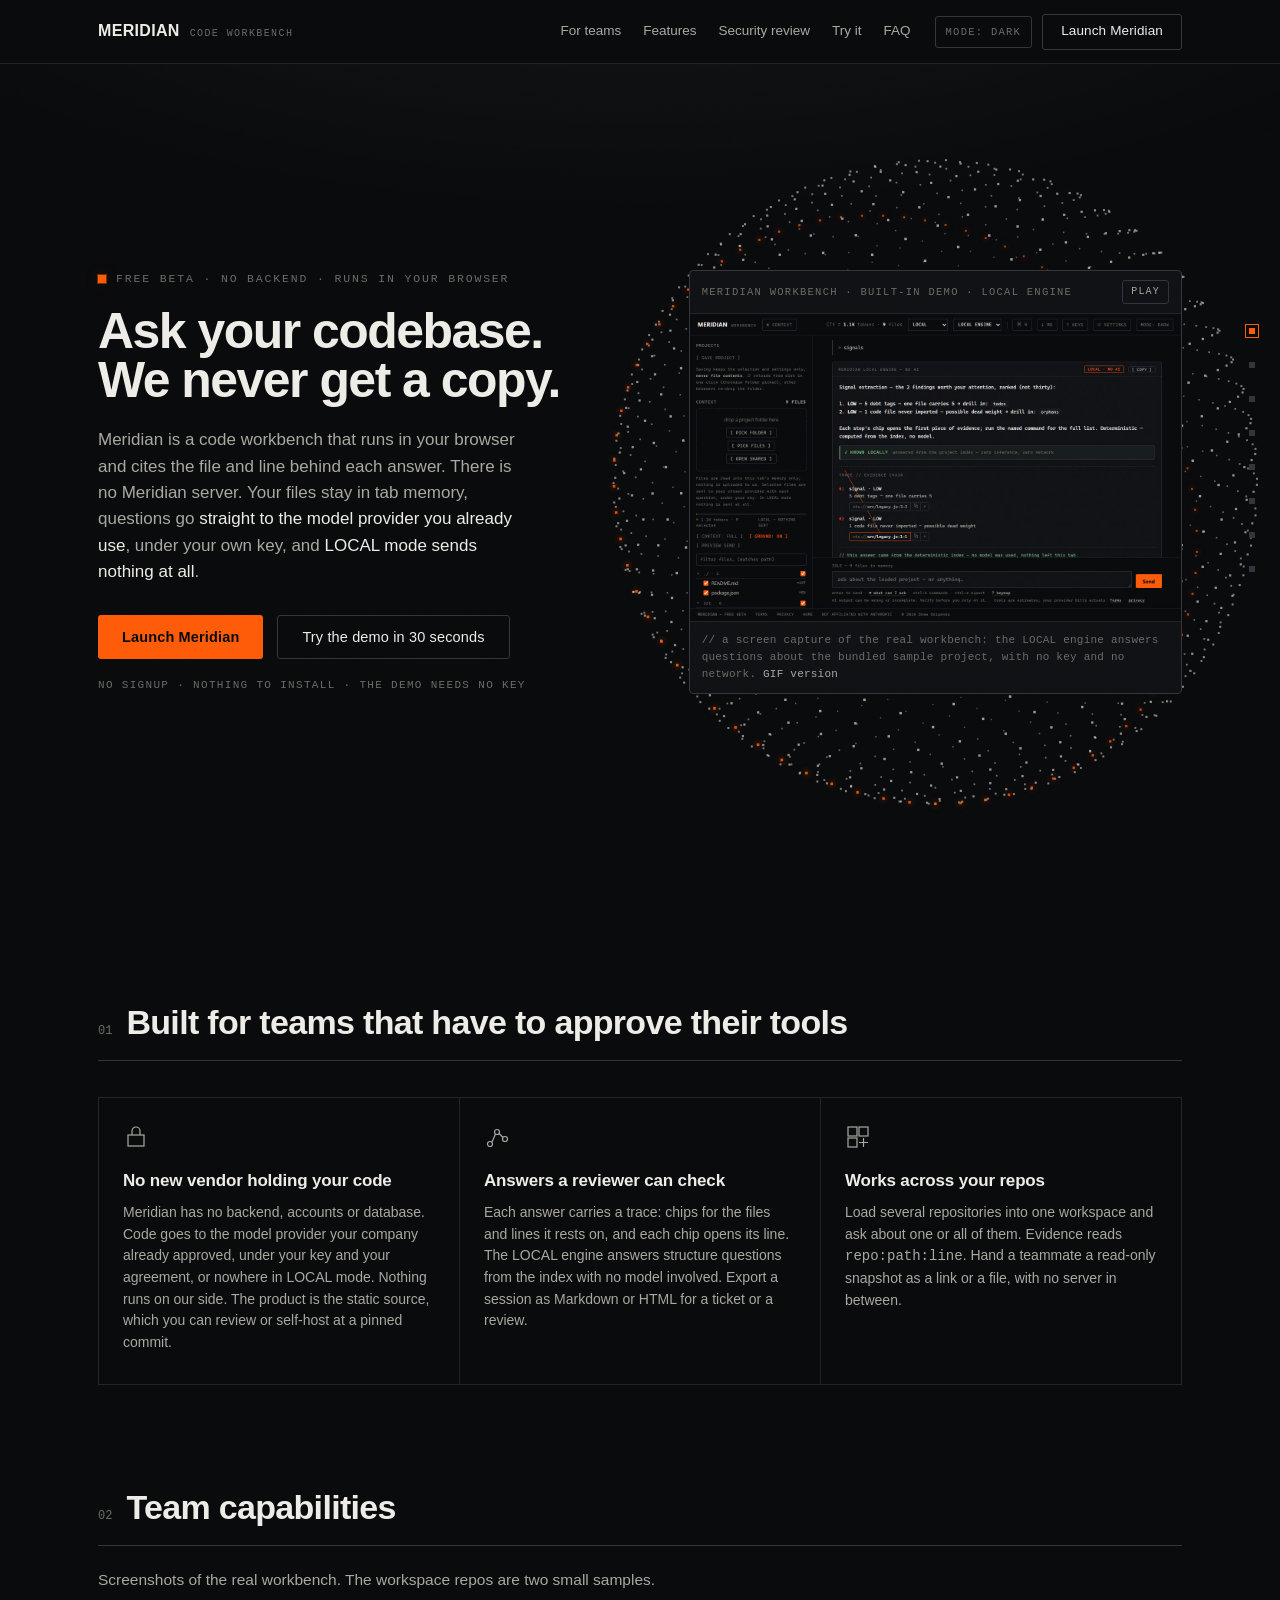
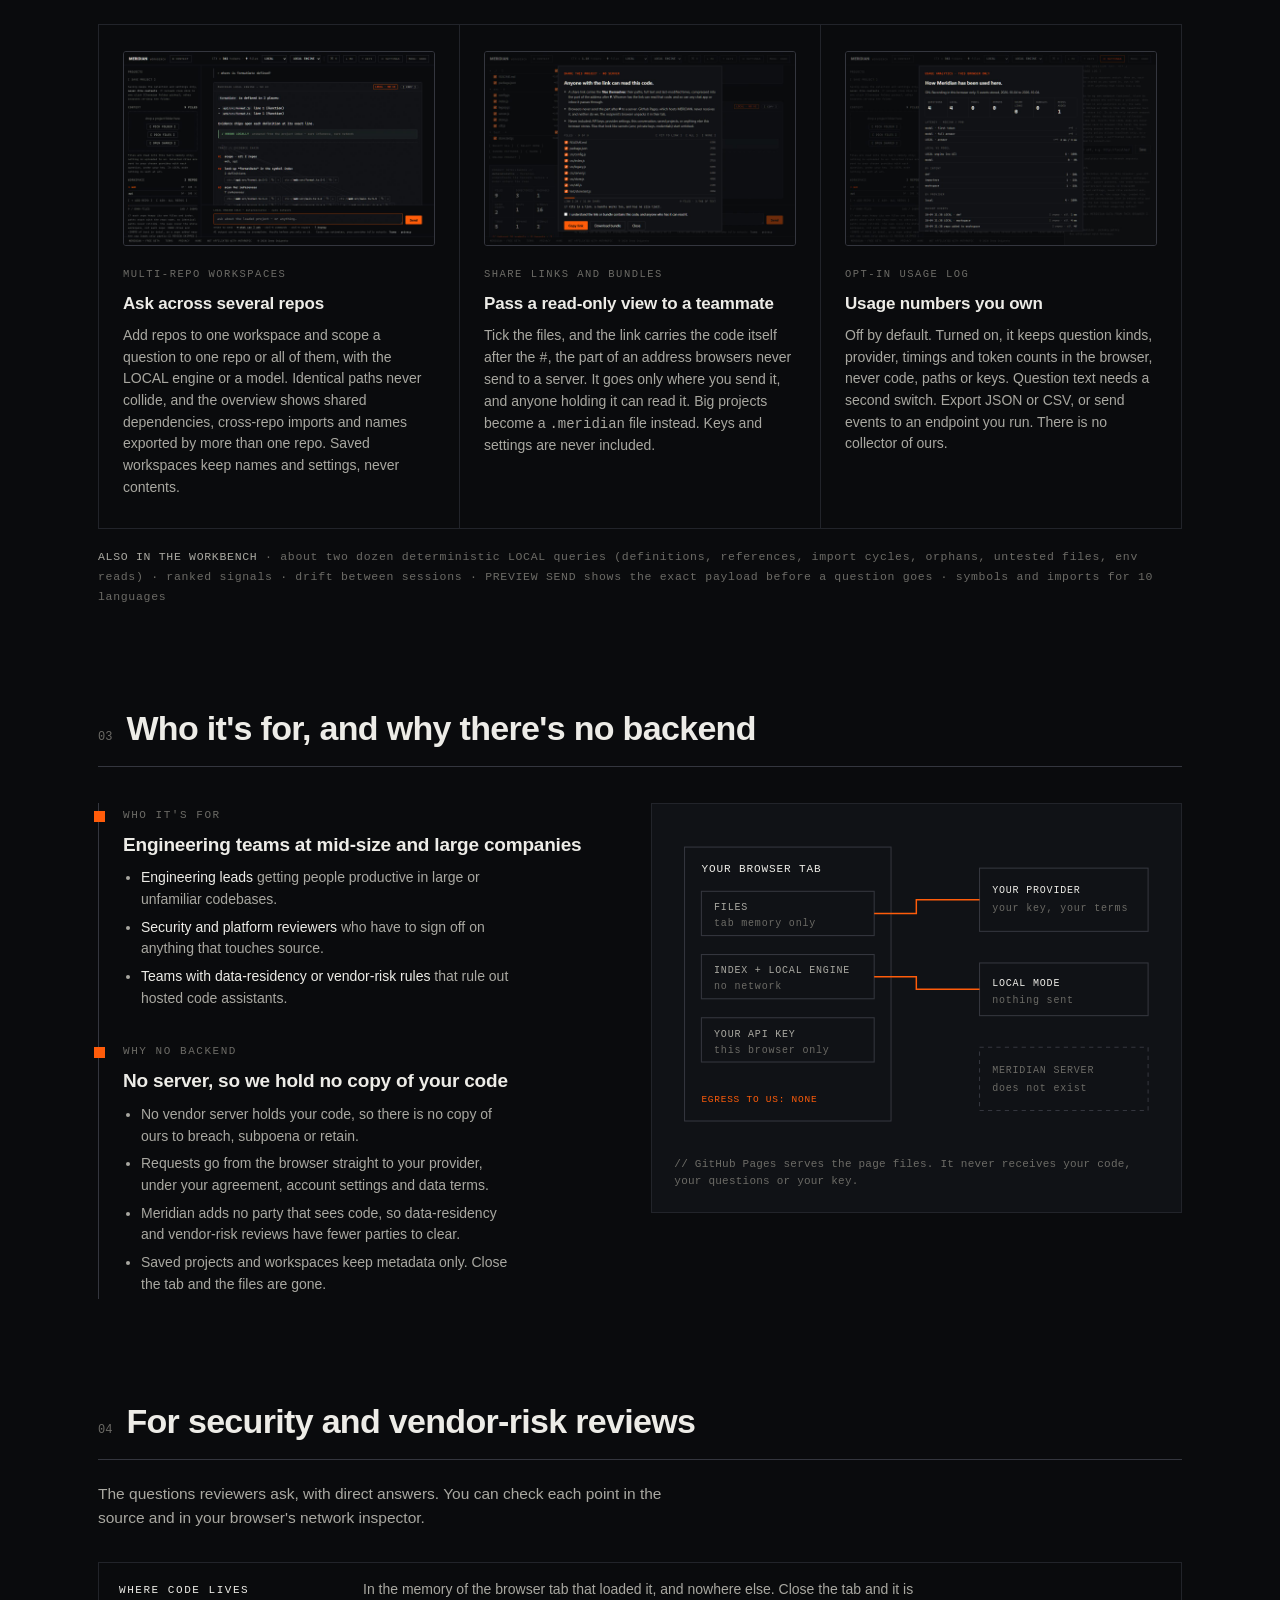
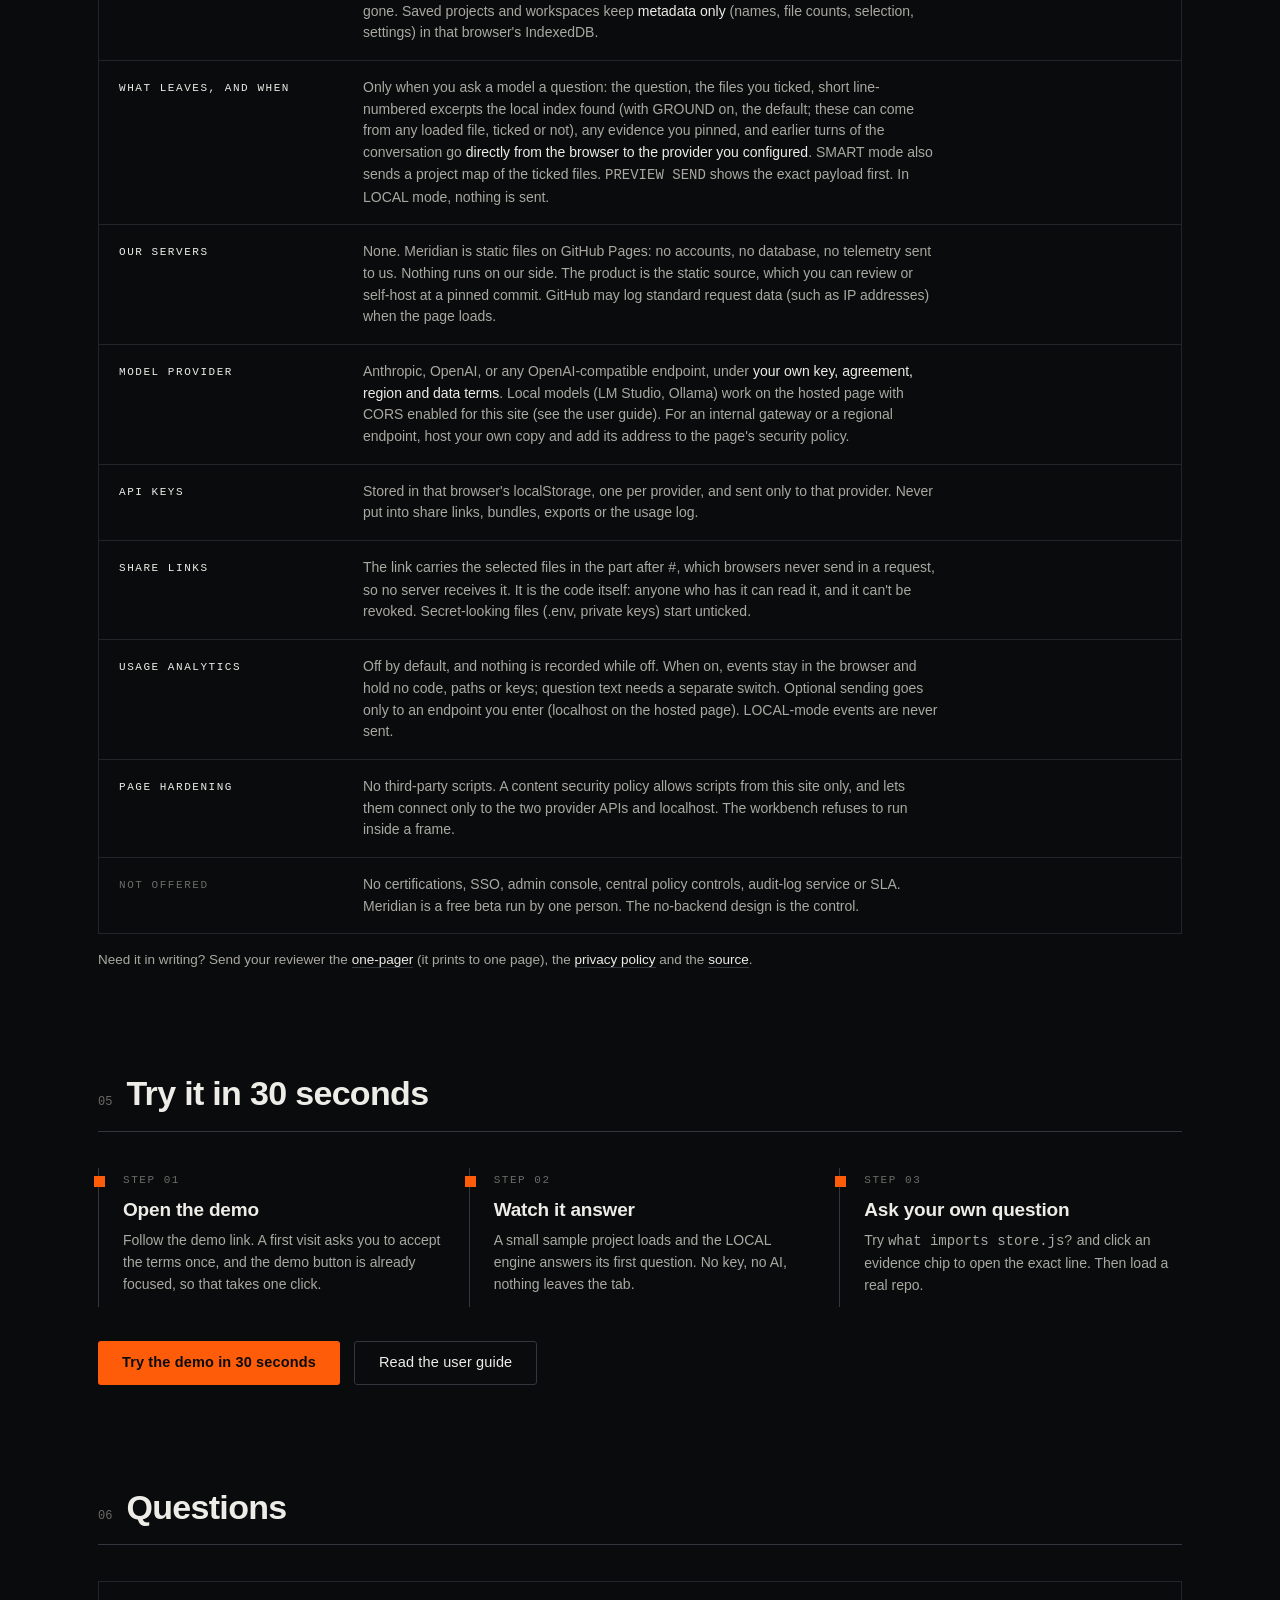
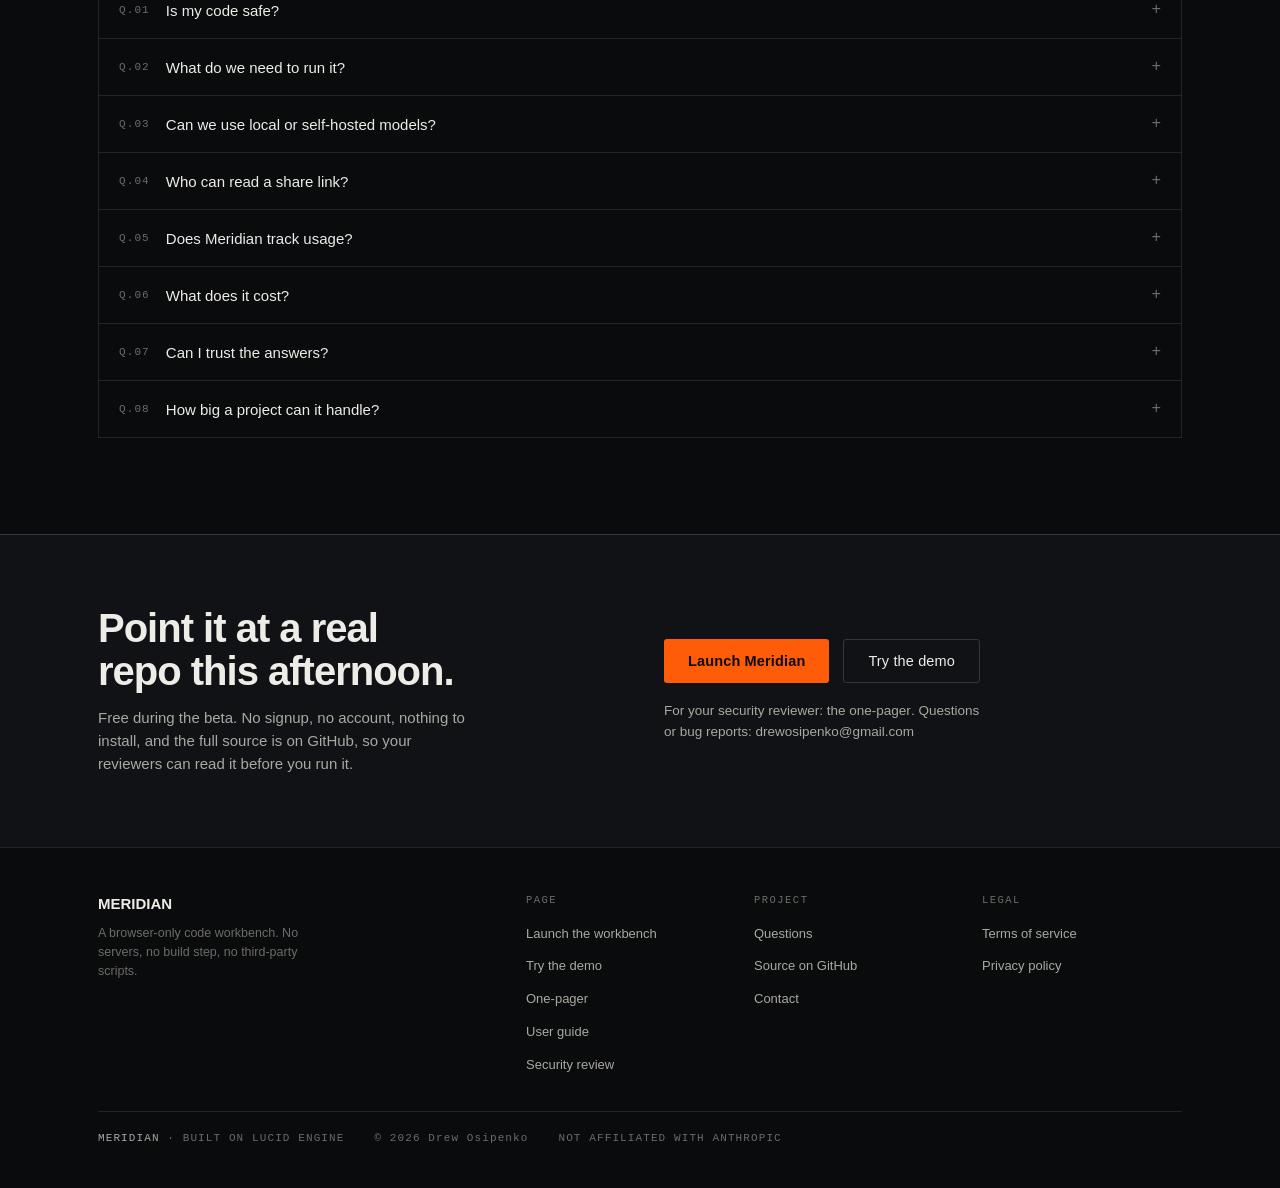
==== commit a97a0a01: "polish: site copy, FAQ and how-tos for investor review - Correct the bundle size claim (opening one " ====
--- a/index.html
+++ b/index.html
@@ -425,7 +425,7 @@
   <!-- SECURITY REVIEW -->
   <section class="block" id="security">
     <div class="wrap">
-      <div class="sec-head rv"><span class="idx mono">04</span><h2>For security and compliance reviews</h2></div>
+      <div class="sec-head rv"><span class="idx mono">04</span><h2>For security and vendor-risk reviews</h2></div>
       <p class="sec-lede rv">The questions reviewers ask, with direct answers. You can check each point in the source and in your browser's network inspector.</p>
       <dl class="spec rv">
         <div class="spec-row"><dt>WHERE CODE LIVES</dt><dd>In the memory of the browser tab that loaded it, and nowhere else. Close the tab and it is gone. Saved projects and workspaces keep <b>metadata only</b> (names, file counts, selection, settings) in that browser's IndexedDB.</dd></div>
@@ -485,7 +485,7 @@
         </div>
         <div class="faq-item">
           <button class="faq-q" type="button" aria-expanded="false"><span class="qi mono">Q.04</span>Who can read a share link?<span class="x">+</span></button>
-          <div class="faq-a"><p>Anyone who has it. The link carries the files you ticked, compressed, in the part after <span class="mono">#</span>. Browsers don't send that part to any server, so GitHub Pages and we never see it, but the chat app or inbox you paste it into stores it like any message. There is no server, so a link can't be revoked or expired. Treat it like sending the files. It opens read-only, in the recipient's tab, and nothing is saved.</p></div>
+          <div class="faq-a"><p>Anyone who has it. The link carries the files you ticked, compressed, in the part after <span class="mono">#</span>. Browsers don't send that part to any server, so GitHub Pages and we never see it, but the chat app or inbox you paste it into stores it like any message. There is no server, so a link can't be revoked or expired. Treat it like sending the files. A link holds up to 32,000 characters, so a bigger project goes in a <span class="mono">.meridian</span> file instead. A shared project opens read-only, in the recipient's tab, and nothing is saved.</p></div>
         </div>
         <div class="faq-item">
           <button class="faq-q" type="button" aria-expanded="false"><span class="qi mono">Q.05</span>Does Meridian track usage?<span class="x">+</span></button>
@@ -498,6 +498,10 @@
         <div class="faq-item">
           <button class="faq-q" type="button" aria-expanded="false"><span class="qi mono">Q.07</span>Can I trust the answers?<span class="x">+</span></button>
           <div class="faq-a"><p>Check them; that's what the trace is for. Evidence chips open the cited file at the cited lines, so verifying takes seconds. LOCAL answers come straight from the index and say when a question needs a model instead. Model output can still be wrong, and if a trace can't be parsed, the answer says so.</p></div>
+        </div>
+        <div class="faq-item">
+          <button class="faq-q" type="button" aria-expanded="false"><span class="qi mono">Q.08</span>How big a project can it handle?<span class="x">+</span></button>
+          <div class="faq-a"><p>Up to 8,000 files by default, 512 KB per file and about 300 MB of text in the tab, counted across every repo in a workspace. Change the file count under FILE CAP in settings. Anything skipped is counted and listed under <span class="mono">REVIEW SKIPPED</span>, and you can pull single files back in. For large projects, SMART mode sends a project map plus the most relevant files packed into a token budget, in place of everything. Token figures are estimates that run high on purpose, and your provider bills the actual counts.</p></div>
         </div>
       </div>
     </div>
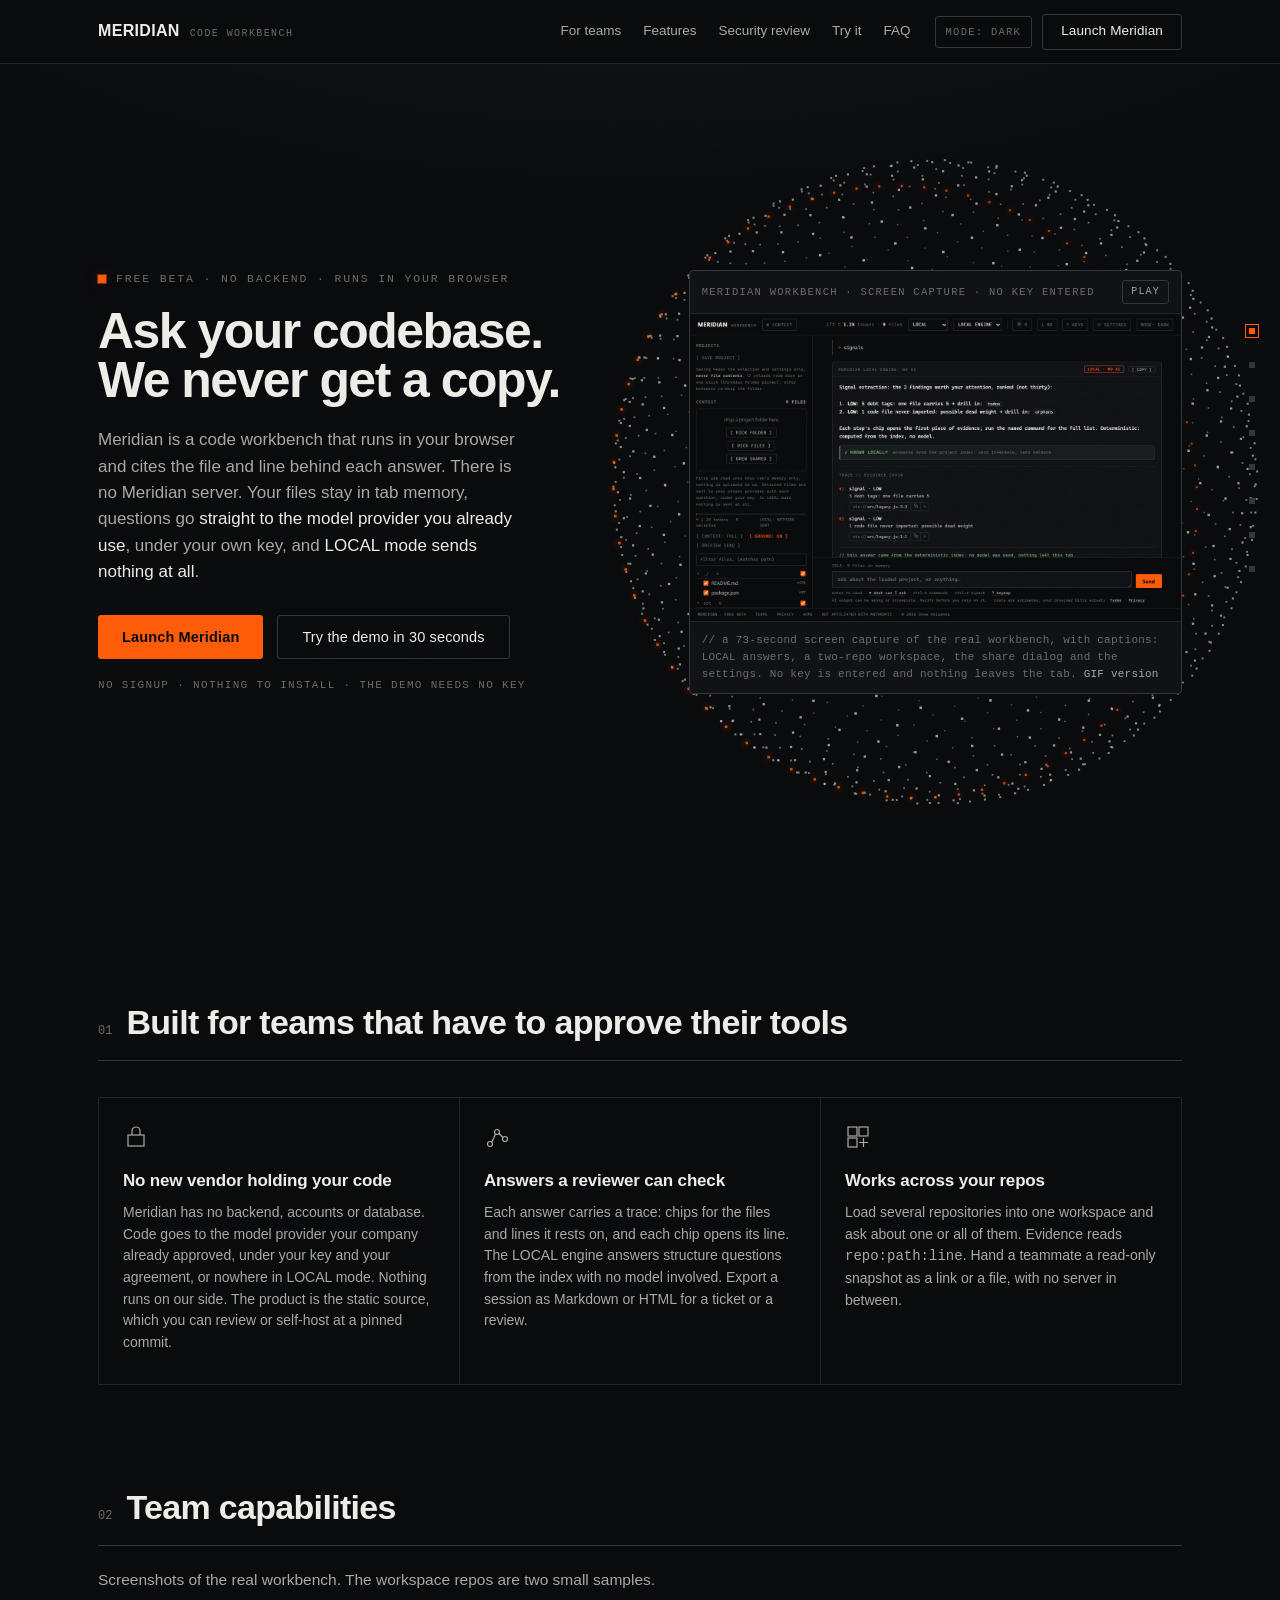
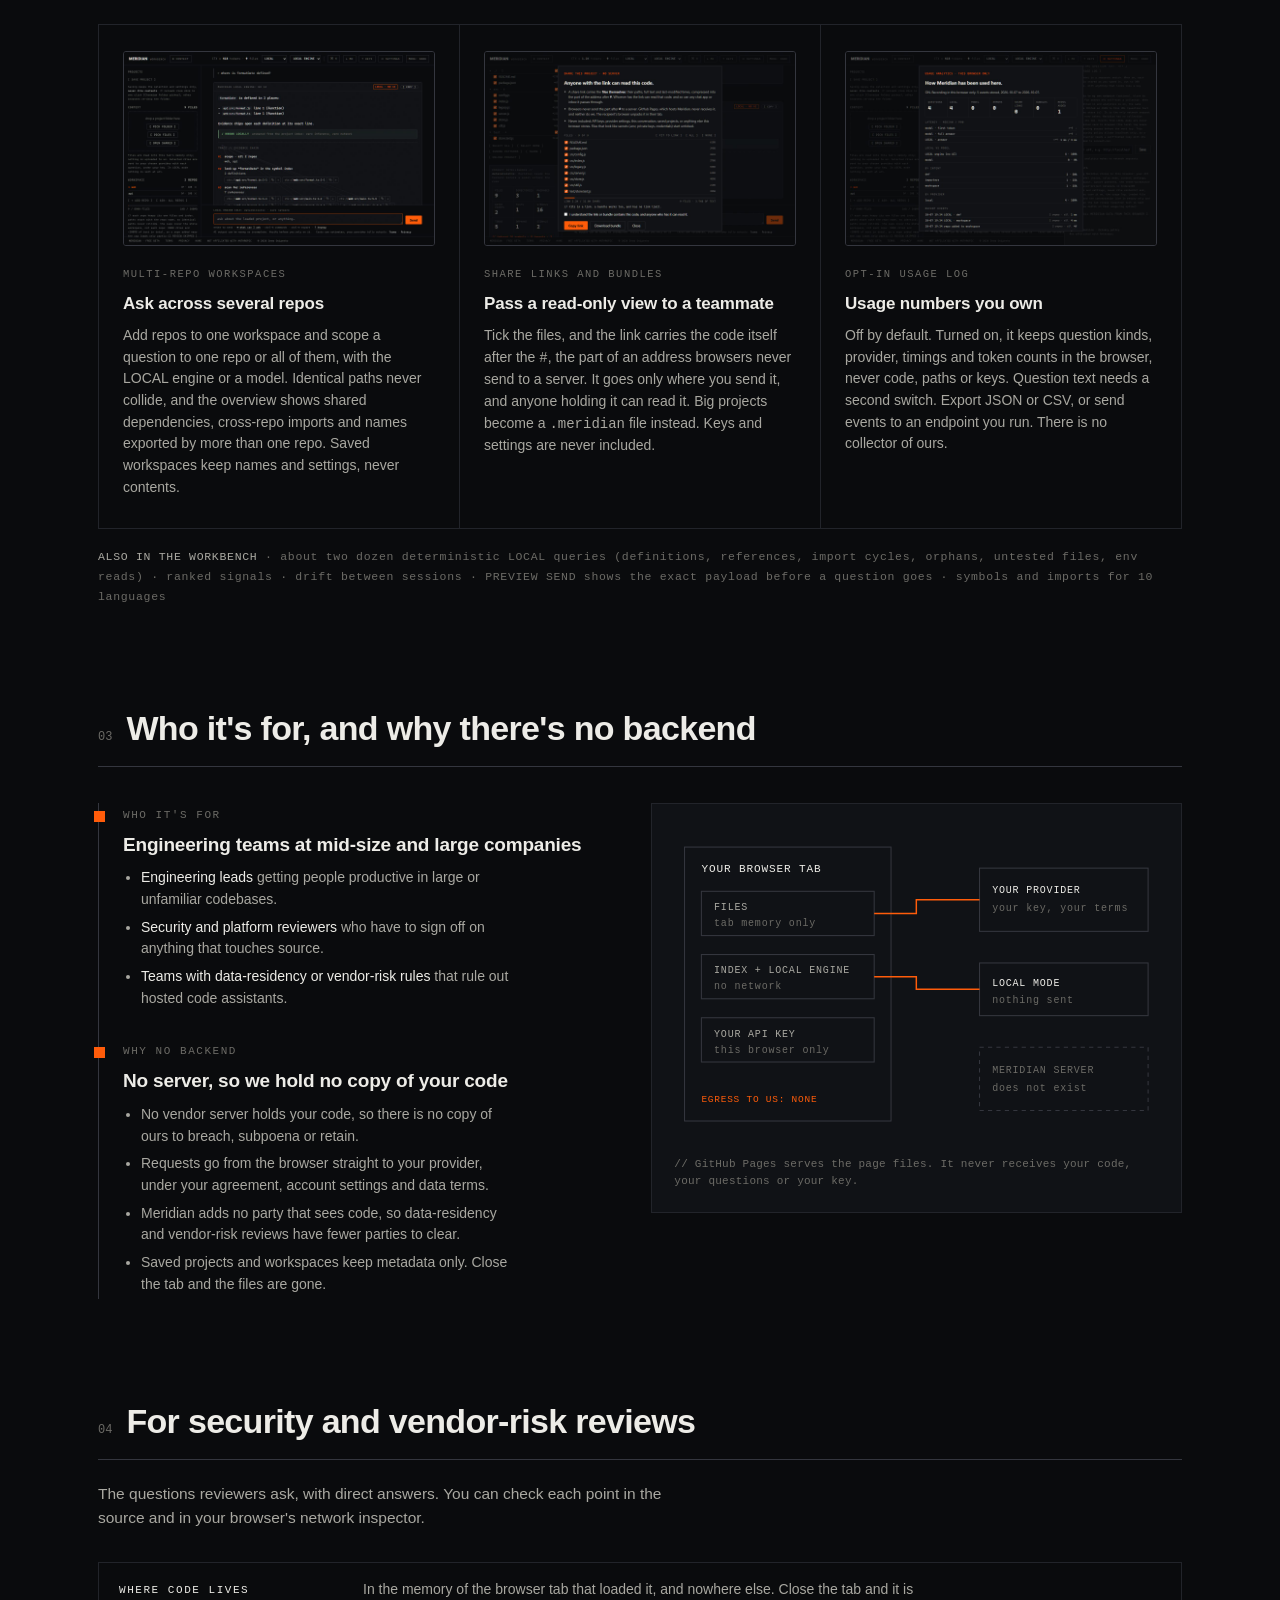
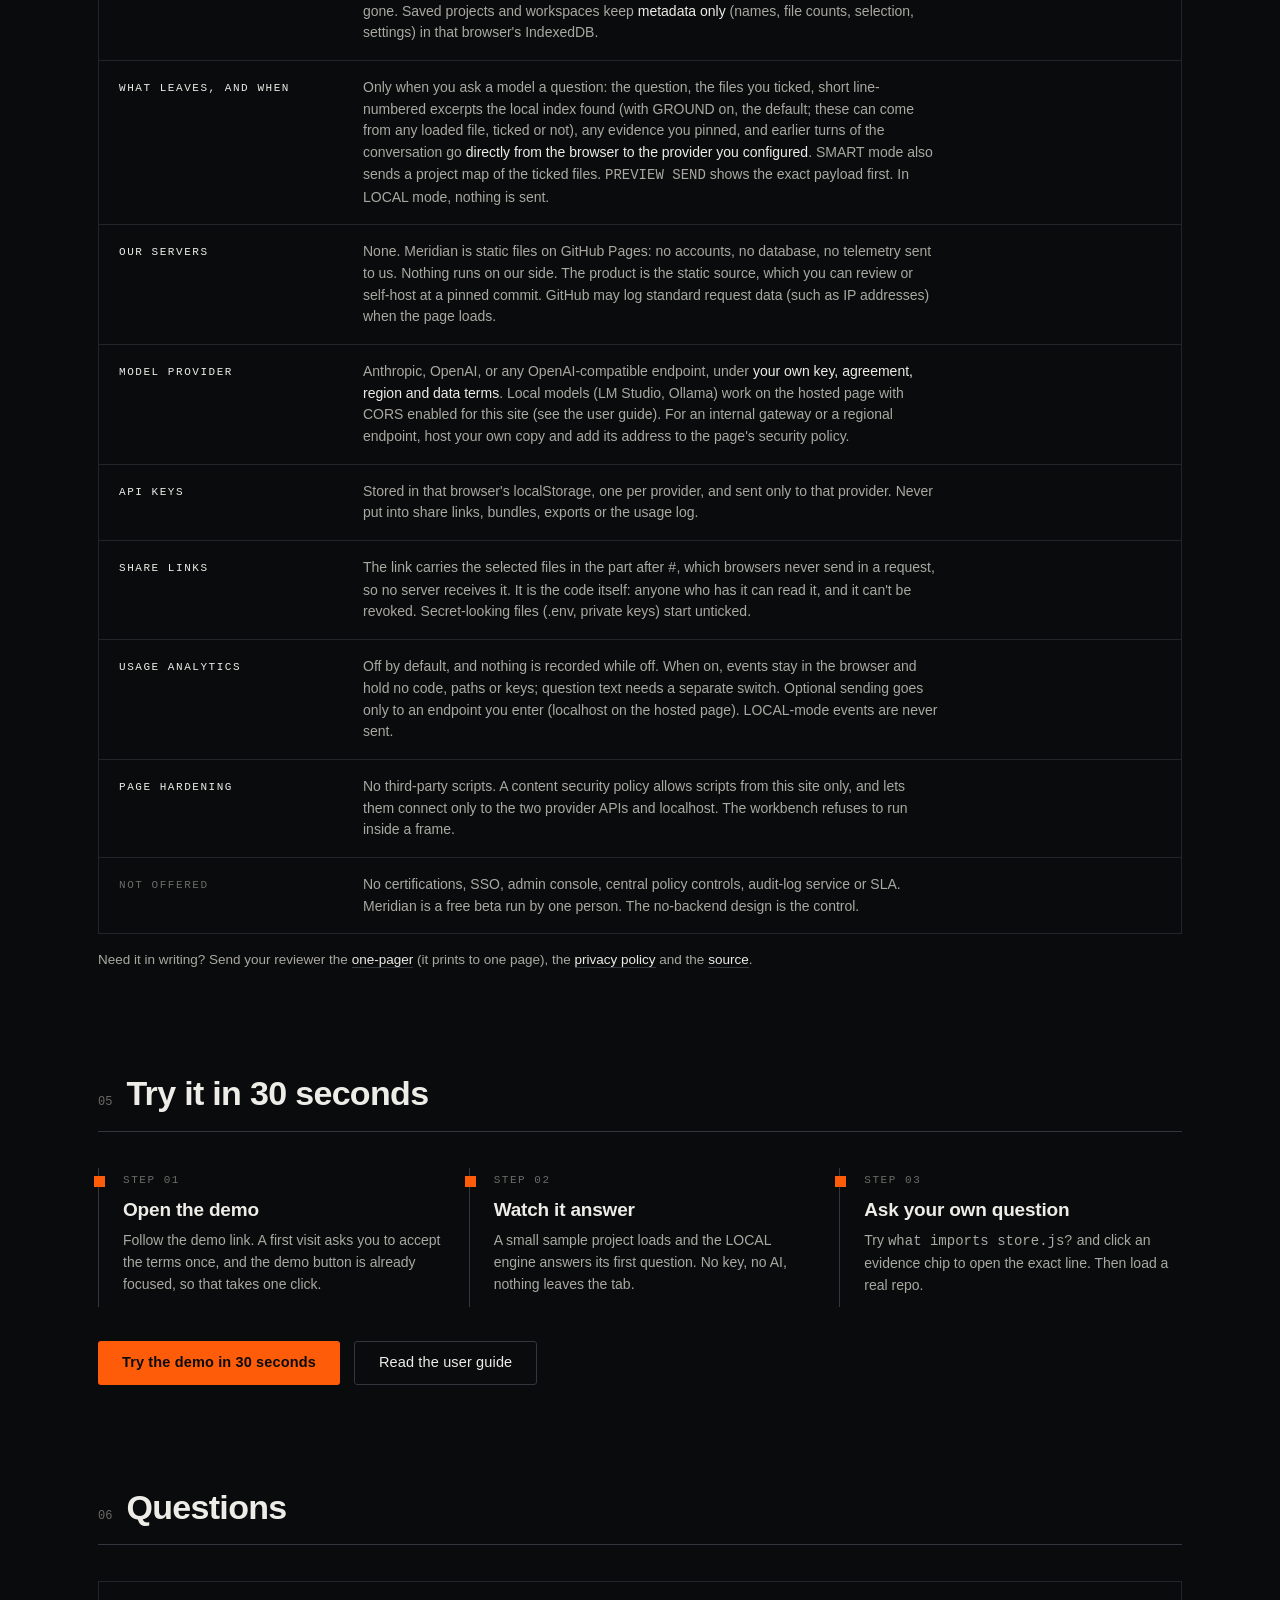
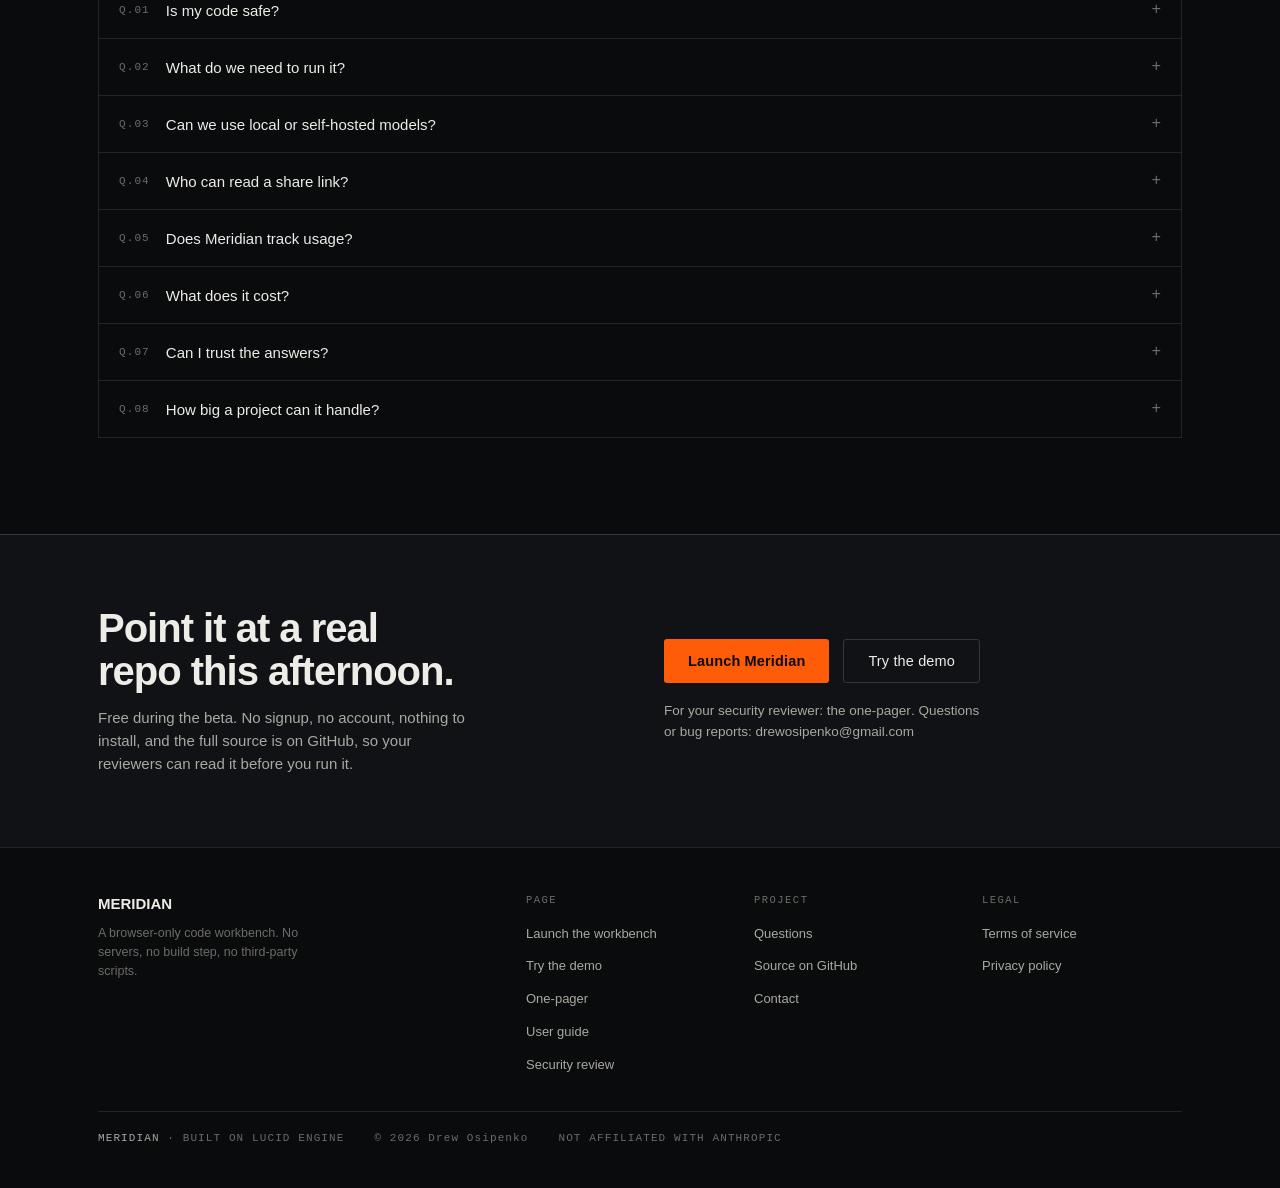
==== commit df630ef2: "media: re-record demo video for current app The demo now runs about 73 seconds (was 29) and covers t" ====
--- a/index.html
+++ b/index.html
@@ -324,11 +324,11 @@
           <p class="hero-fine mono rv" style="--i:4">NO SIGNUP · NOTHING TO INSTALL · THE DEMO NEEDS NO KEY</p>
         </div>
         <figure class="hero-media rv" style="--i:2">
-          <div class="hm-bar mono"><span>MERIDIAN WORKBENCH · BUILT-IN DEMO · LOCAL ENGINE</span><button class="hm-btn" id="vidbtn" type="button" aria-pressed="false">PAUSE</button></div>
-          <video id="demovid" src="media/meridian-demo.mp4" poster="media/meridian-poster.jpg" width="1280" height="800" autoplay muted loop playsinline preload="auto" aria-label="Screen capture of the Meridian workbench answering questions about its bundled sample project, with no key and no network">
-            <img class="gif" src="media/meridian-demo.gif" width="1280" height="800" loading="lazy" alt="Screen capture of the Meridian workbench answering questions about its bundled sample project">
+          <div class="hm-bar mono"><span>MERIDIAN WORKBENCH · SCREEN CAPTURE · NO KEY ENTERED</span><button class="hm-btn" id="vidbtn" type="button" aria-pressed="false">PAUSE</button></div>
+          <video id="demovid" src="media/meridian-demo.mp4" poster="media/meridian-poster.jpg" width="1280" height="800" autoplay muted loop playsinline preload="auto" aria-label="Screen capture of the Meridian workbench: the LOCAL engine answering questions about a sample project, a two-repo workspace, the share dialog and the settings, with no key and no network">
+            <img class="gif" src="media/meridian-demo.gif" width="1280" height="800" loading="lazy" alt="Screen capture of the Meridian workbench: LOCAL answers, a two-repo workspace, the share dialog and the settings">
           </video>
-          <figcaption class="mono">// a screen capture of the real workbench: the LOCAL engine answers questions about the bundled sample project, with no key and no network. <a href="media/meridian-demo.gif" class="trace">GIF version</a></figcaption>
+          <figcaption class="mono">// a 73-second screen capture of the real workbench, with captions: LOCAL answers, a two-repo workspace, the share dialog and the settings. No key is entered and nothing leaves the tab. <a href="media/meridian-demo.gif" class="trace">GIF version</a></figcaption>
         </figure>
       </div>
     </div>
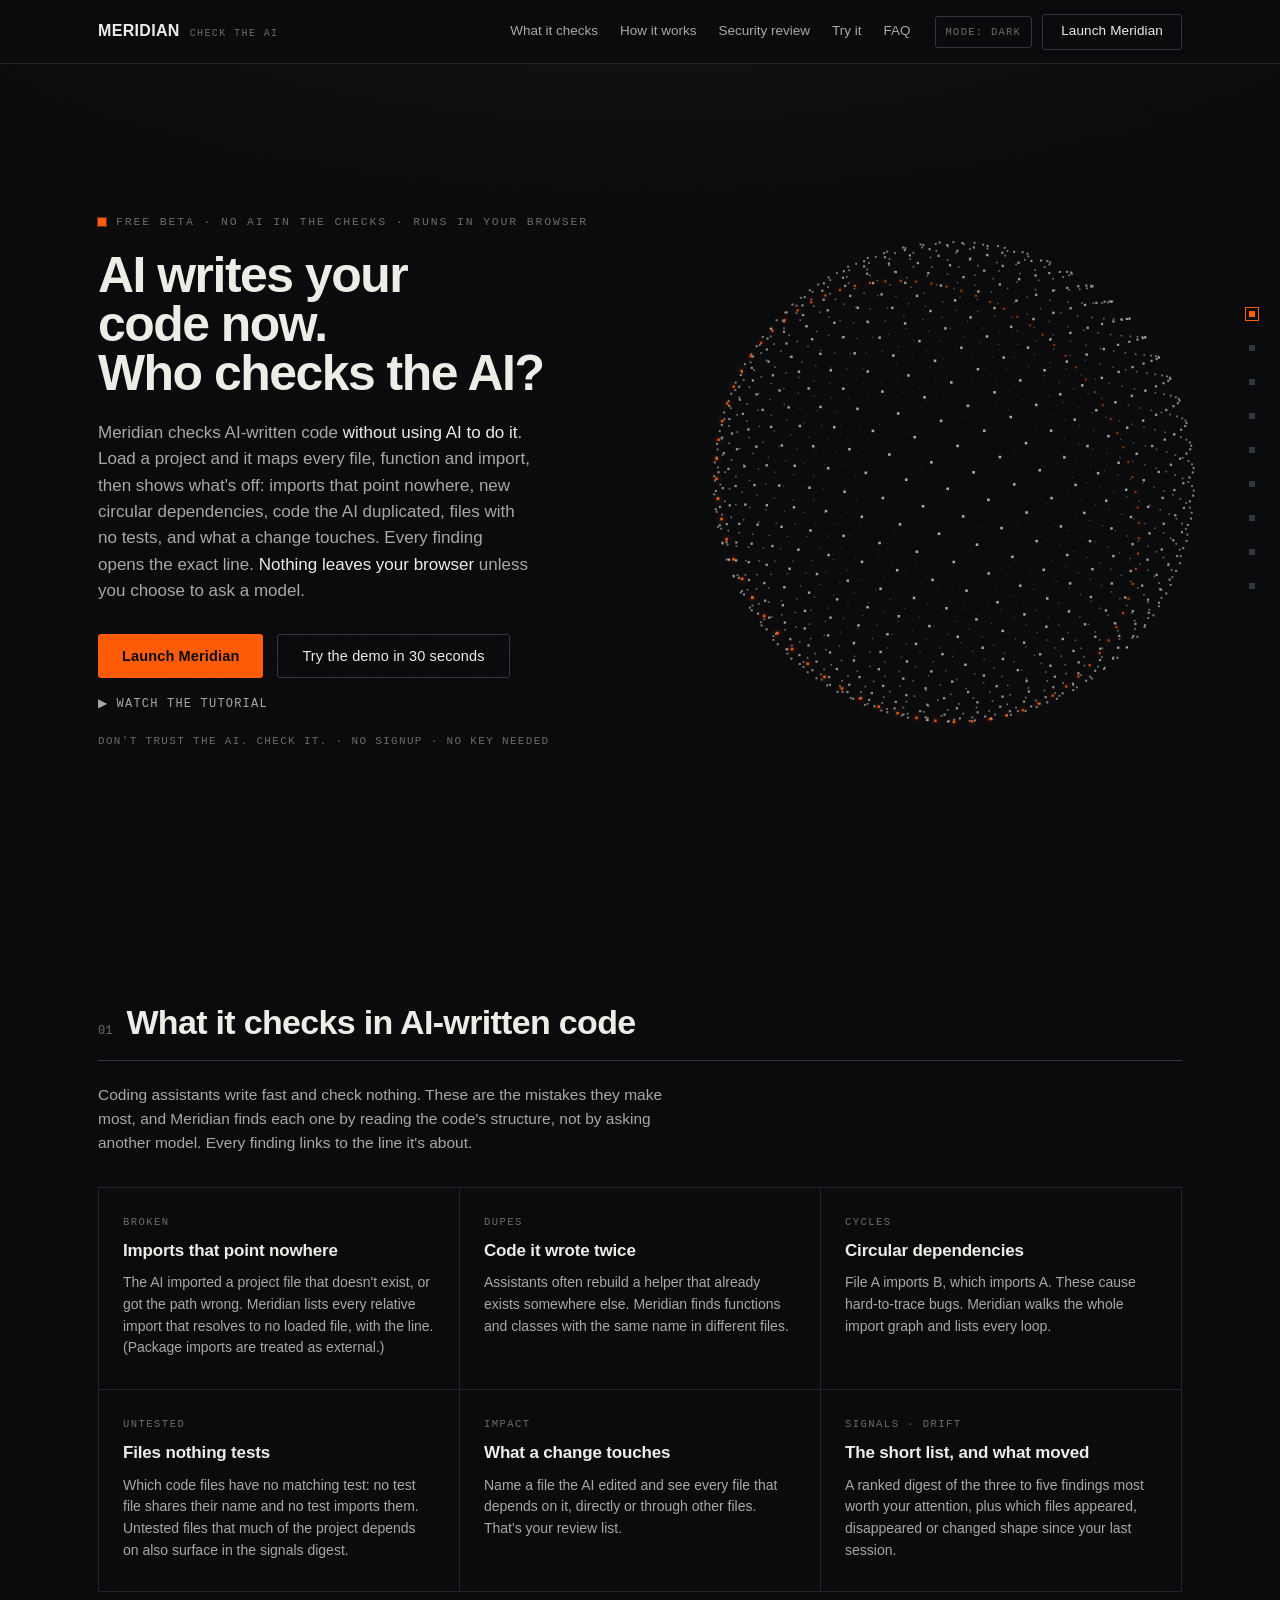
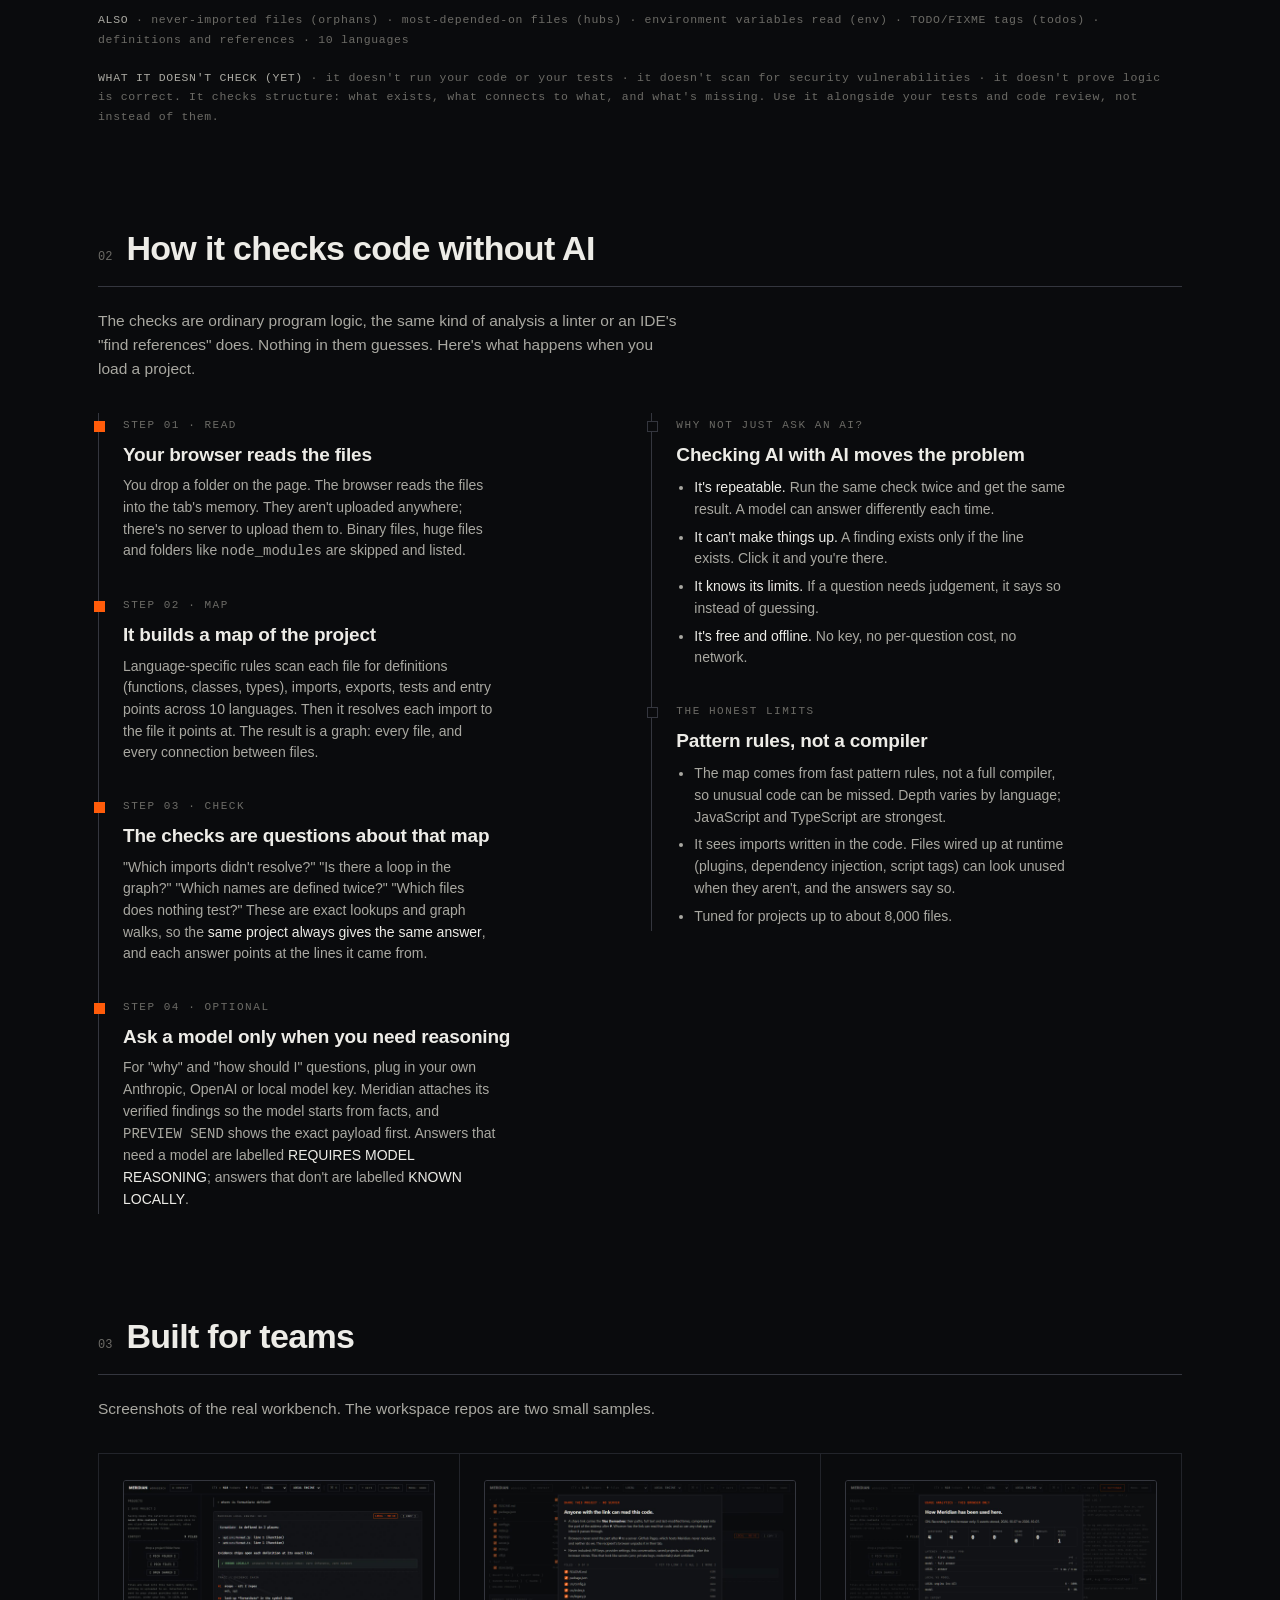
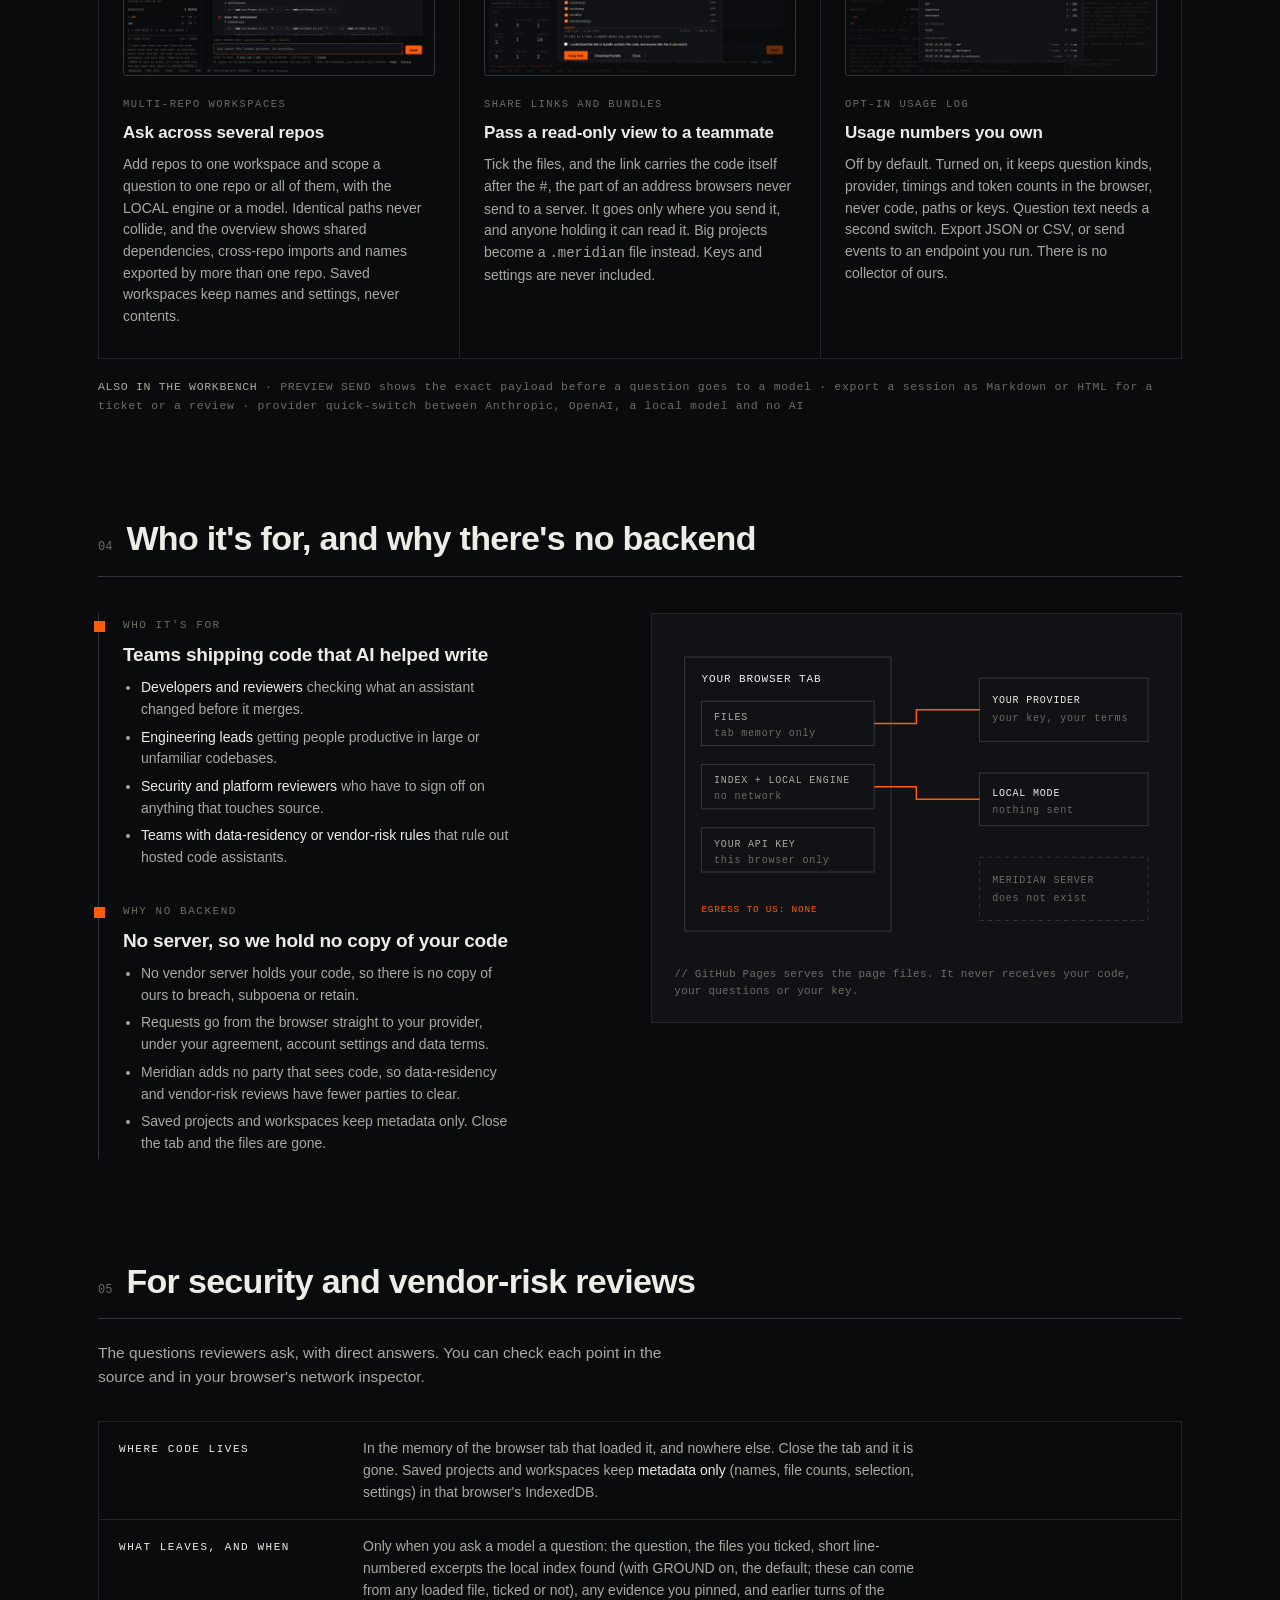
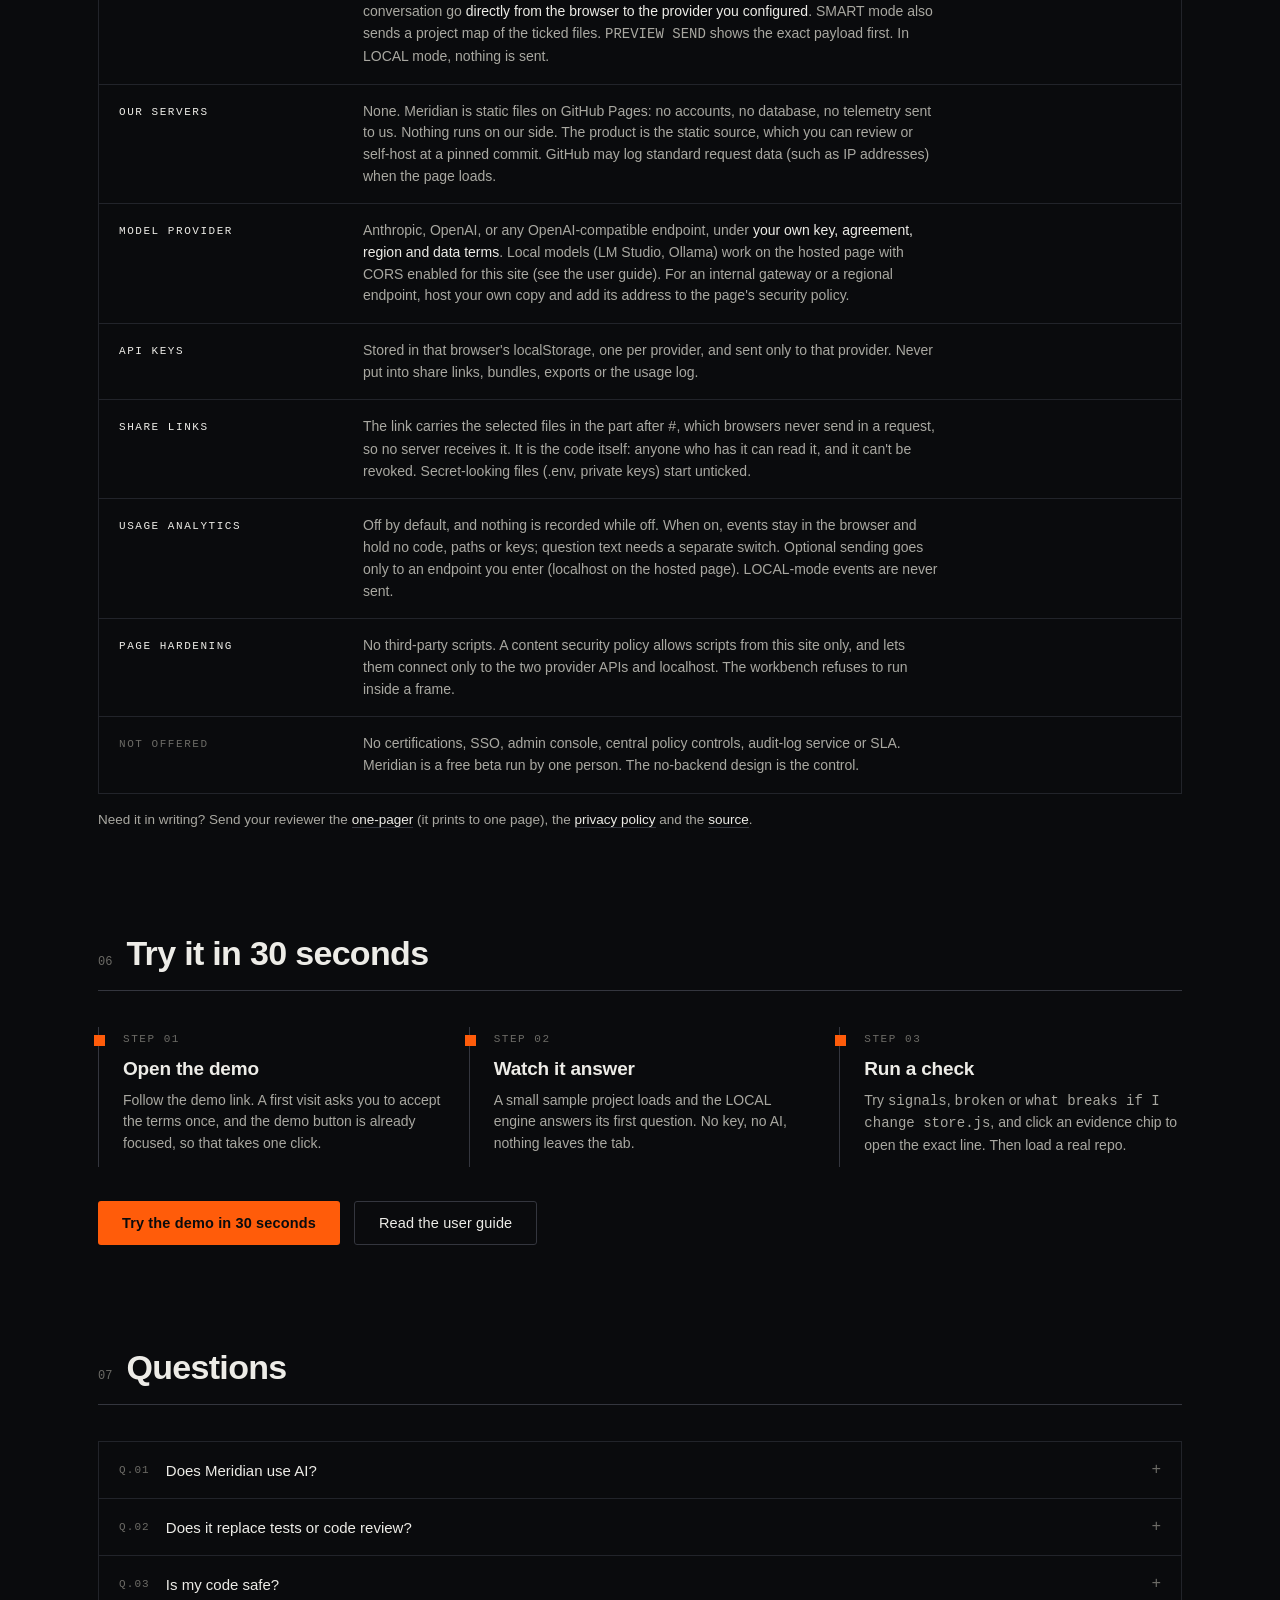
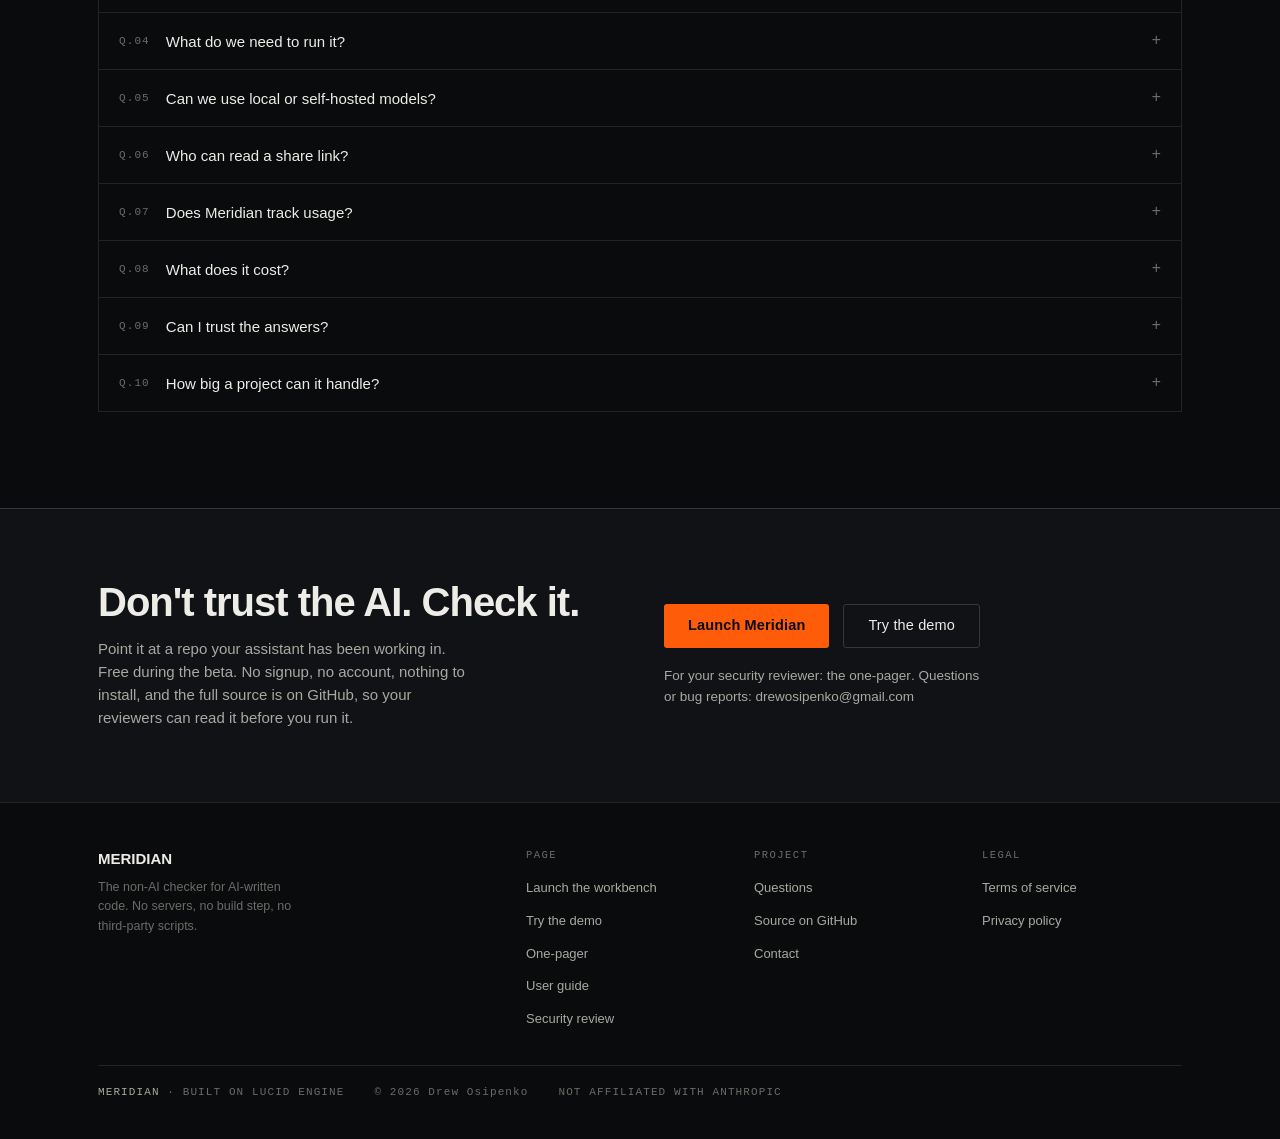
==== commit 2171f811: "Reposition landing page as a non-AI checker for AI-written code - Hero: "AI writes your code now. Wh" ====
--- a/index.html
+++ b/index.html
@@ -3,21 +3,20 @@
 <head>
 <meta charset="utf-8">
 <meta name="viewport" content="width=device-width, initial-scale=1">
-<title>MERIDIAN: ask your codebase, keep the code in the browser</title>
-<meta name="description" content="A browser-only code workbench for engineering teams. There is no backend: files stay in tab memory, and questions go straight to the model provider you already use, under your own key, or nowhere in LOCAL mode. Answers cite the file and line they rest on.">
+<title>MERIDIAN: AI writes the code. Check it without AI.</title>
+<meta name="description" content="A checker for AI-written code that uses no AI itself. Meridian maps your project in the browser and shows broken imports, new import cycles, duplicated code, untested files and what a change touches, each pinned to the file and line. No backend, no install, and your code never reaches us.">
 <link rel="icon" href="favicon.png" type="image/png" sizes="64x64">
 <link rel="icon" href="favicon.svg" type="image/svg+xml">
 <link rel="apple-touch-icon" href="apple-touch-icon.png">
 <link rel="canonical" href="https://drewosi.github.io/lucid-engine/">
-<link rel="preload" as="image" href="media/meridian-poster.jpg" fetchpriority="high">
-<meta property="og:title" content="MERIDIAN: ask your codebase, keep the code in the browser">
-<meta property="og:description" content="A browser-only code workbench with no backend. Your code goes to the model provider you chose, under your key, or nowhere in LOCAL mode. Answers cite the exact file and line.">
+<meta property="og:title" content="MERIDIAN: AI writes the code. Check it without AI.">
+<meta property="og:description" content="A checker for AI-written code that uses no AI itself. Structural findings pinned to the exact file and line, computed in your browser. No backend, and your code never reaches us.">
 <meta property="og:type" content="website">
 <meta property="og:url" content="https://drewosi.github.io/lucid-engine/">
 <meta property="og:site_name" content="MERIDIAN">
 <meta name="twitter:card" content="summary">
-<meta name="twitter:title" content="MERIDIAN: ask your codebase, keep the code in the browser">
-<meta name="twitter:description" content="A browser-only code workbench with no backend. Your code goes to the model provider you chose, under your key, or nowhere in LOCAL mode. Answers cite the exact file and line.">
+<meta name="twitter:title" content="MERIDIAN: AI writes the code. Check it without AI.">
+<meta name="twitter:description" content="A checker for AI-written code that uses no AI itself. Structural findings pinned to the exact file and line, computed in your browser. No backend, and your code never reaches us.">
 <style>
   /* ============ LUCID ENGINE TOKENS · v2.0 ============ */
   #app {
@@ -141,8 +140,10 @@
   .hero > .wrap { width: 100%; }
   .hero-grid { position: relative; z-index: 2; display: grid; grid-template-columns: minmax(0, 1.1fr) minmax(0, 1fr); gap: 48px; align-items: center; padding: 64px 0; }
   @media (max-width: 980px) { .hero-grid { grid-template-columns: minmax(0, 1fr); gap: 52px; padding: 48px 0 64px; } }
+  /* the field sits behind the copy on narrow screens: a soft scrim keeps the text legible */
+  @media (max-width: 980px) { .hero-copy { background: radial-gradient(90% 70% at 30% 45%, var(--paper) 10%, transparent 80%); } }
   .hero-copy { pointer-events: none; }
-  .hero-copy a, .hero-copy .btn { pointer-events: auto; }
+  .hero-copy a, .hero-copy .btn, .hero-copy .btn-tut { pointer-events: auto; }
   .eyebrow { font-family: "Cascadia Code", ui-monospace, Consolas, monospace; font-size: 11.5px; letter-spacing: .16em; color: var(--ink-3); display: flex; align-items: center; gap: 10px; }
   .eyebrow > span:not(.dot) { min-width: 0; }
   .eyebrow .dot { flex: none; width: 8px; height: 8px; background: var(--accent); box-shadow: var(--flare-bloom); animation: flare 1.6s var(--ease-inout-engine) infinite alternate; }
@@ -153,15 +154,18 @@
   .hero-cta-row { display: flex; gap: 14px; align-items: center; flex-wrap: wrap; }
   .hero-fine { margin: 18px 0 0; font-size: 11px; letter-spacing: .12em; color: var(--ink-3); }
 
-  /* the demo, framed as an object: a real capture of the product, labelled as one */
-  .hero-media { margin: 0; border: 1px solid var(--line-strong); border-radius: 4px; background: var(--surface); overflow: hidden; }
+  /* tutorial: a secondary text control in the hero, opening the capture in a dialog */
+  .btn-tut { background: none; border: none; padding: 4px 0; cursor: pointer; color: var(--ink-2); font-size: 12px; letter-spacing: .1em; text-transform: uppercase; }
+  .btn-tut:hover { color: var(--ink); }
+  .tut { width: min(1100px, calc(100vw - 32px)); max-height: calc(100vh - 32px); padding: 0; border: 1px solid var(--line-strong); border-radius: 4px; background: var(--surface); color: var(--ink); overflow: auto; }
+  .tut::backdrop { background: rgba(5,6,8,.82); }
+  .tut video { display: block; width: 100%; height: auto; aspect-ratio: 1280 / 800; background: #0A0B0D; }
+  .tut-cap { margin: 0; padding: 10px 12px; border-top: 1px solid var(--line); font-size: 11px; color: var(--ink-3); }
+  .tut-cap a { color: var(--ink-2); }
   .hm-bar { display: flex; align-items: center; gap: 12px; padding: 9px 12px; border-bottom: 1px solid var(--line); font-size: 10.5px; letter-spacing: .12em; color: var(--ink-3); }
   .hm-bar span { min-width: 0; overflow: hidden; text-overflow: ellipsis; white-space: nowrap; }
   .hm-btn { margin-left: auto; flex: none; background: transparent; border: 1px solid var(--line-strong); border-radius: 3px; color: var(--ink-2); font-family: "Cascadia Code", ui-monospace, Consolas, monospace; font-size: 10px; letter-spacing: .12em; height: 24px; padding: 0 8px; cursor: pointer; transition: border-color var(--t-feedback) var(--ease-snap), color var(--t-feedback) var(--ease-snap); }
   .hm-btn:hover { border-color: var(--accent); color: var(--ink); }
-  .hero-media video, .hero-media .gif { display: block; width: 100%; height: auto; aspect-ratio: 1280 / 800; background: #0A0B0D; }
-  .hero-media figcaption { padding: 10px 12px; border-top: 1px solid var(--line); font-size: 11px; color: var(--ink-3); letter-spacing: .02em; }
-  .hero-media figcaption a { color: var(--ink-2); }
 
   /* ============ SECTIONS ============ */
   section.block { padding: 96px 0 0; }
@@ -293,10 +297,10 @@
   <!-- NAV -->
   <nav class="primary" aria-label="Primary">
     <div class="wrap nav-in">
-      <a href="#top" class="wordmark">MERIDIAN <span class="tag">CODE WORKBENCH</span></a>
+      <a href="#top" class="wordmark">MERIDIAN <span class="tag">CHECK THE AI</span></a>
       <div class="anchors">
-        <a href="#teams" class="trace" data-sec="teams">For teams</a>
-        <a href="#features" class="trace" data-sec="features">Features</a>
+        <a href="#teams" class="trace" data-sec="teams">What it checks</a>
+        <a href="#how" class="trace" data-sec="how">How it works</a>
         <a href="#security" class="trace" data-sec="security">Security review</a>
         <a href="#try" class="trace" data-sec="try">Try it</a>
         <a href="#faq" class="trace" data-sec="faq">FAQ</a>
@@ -314,40 +318,88 @@
     <div class="wrap">
       <div class="hero-grid">
         <div class="hero-copy">
-          <div class="eyebrow mono rv" style="--i:0"><span class="dot"></span><span>FREE BETA · NO BACKEND · RUNS IN YOUR BROWSER</span></div>
-          <h1 class="rv" style="--i:1">Ask your codebase.<br>We never get a copy.</h1>
-          <p class="hero-sub rv" style="--i:2">Meridian is a code workbench that runs in your browser and cites the file and line behind each answer. There is no Meridian server. Your files stay in tab memory, questions go <b>straight to the model provider you already use</b>, under your own key, and <b>LOCAL mode sends nothing at all</b>.</p>
+          <div class="eyebrow mono rv" style="--i:0"><span class="dot"></span><span>FREE BETA · NO AI IN THE CHECKS · RUNS IN YOUR BROWSER</span></div>
+          <h1 class="rv" style="--i:1">AI writes your code now.<br>Who checks the AI?</h1>
+          <p class="hero-sub rv" style="--i:2">Meridian checks AI-written code <b>without using AI to do it</b>. Load a project and it maps every file, function and import, then shows what's off: imports that point nowhere, new circular dependencies, code the AI duplicated, files with no tests, and what a change touches. Every finding opens the exact line. <b>Nothing leaves your browser</b> unless you choose to ask a model.</p>
           <div class="hero-cta-row rv" style="--i:3">
             <a href="app.html" class="btn btn-signal btn-hero" id="heroCta">Launch Meridian</a>
             <a href="app.html?demo" class="btn btn-hairline btn-hero">Try the demo in 30 seconds</a>
+            <button type="button" class="btn-tut mono trace" id="tutbtn" aria-haspopup="dialog">▶ Watch the tutorial</button>
           </div>
-          <p class="hero-fine mono rv" style="--i:4">NO SIGNUP · NOTHING TO INSTALL · THE DEMO NEEDS NO KEY</p>
-        </div>
-        <figure class="hero-media rv" style="--i:2">
-          <div class="hm-bar mono"><span>MERIDIAN WORKBENCH · SCREEN CAPTURE · NO KEY ENTERED</span><button class="hm-btn" id="vidbtn" type="button" aria-pressed="false">PAUSE</button></div>
-          <video id="demovid" src="media/meridian-demo.mp4" poster="media/meridian-poster.jpg" width="1280" height="800" autoplay muted loop playsinline preload="auto" aria-label="Screen capture of the Meridian workbench: the LOCAL engine answering questions about a sample project, a two-repo workspace, the share dialog and the settings, with no key and no network">
-            <img class="gif" src="media/meridian-demo.gif" width="1280" height="800" loading="lazy" alt="Screen capture of the Meridian workbench: LOCAL answers, a two-repo workspace, the share dialog and the settings">
-          </video>
-          <figcaption class="mono">// a 73-second screen capture of the real workbench, with captions: LOCAL answers, a two-repo workspace, the share dialog and the settings. No key is entered and nothing leaves the tab. <a href="media/meridian-demo.gif" class="trace">GIF version</a></figcaption>
-        </figure>
-      </div>
+          <p class="hero-fine mono rv" style="--i:4">DON'T TRUST THE AI. CHECK IT. · NO SIGNUP · NO KEY NEEDED</p>
+        </div>
+      </div>
+      <dialog class="tut" id="tutorial" aria-labelledby="tut-title">
+        <div class="hm-bar mono"><span id="tut-title">TUTORIAL · 73-SECOND SCREEN CAPTURE · NO KEY ENTERED</span><button class="hm-btn" id="tutclose" type="button">CLOSE</button></div>
+        <video id="demovid" poster="media/meridian-poster.jpg" width="1280" height="800" controls playsinline preload="none" aria-label="Screen capture of the Meridian workbench: the LOCAL engine answering questions about a sample project, a two-repo workspace, the share dialog and the settings, with no key and no network">
+          <source data-src="media/meridian-demo.mp4" type="video/mp4">
+        </video>
+        <p class="tut-cap mono">// the real workbench, with captions: LOCAL answers, a two-repo workspace, the share dialog and the settings. Nothing leaves the tab. <a href="media/meridian-demo.mp4" class="trace">Open the MP4</a></p>
+      </dialog>
     </div>
   </header>
 
   <!-- FOR TEAMS -->
   <section class="block" id="teams">
     <div class="wrap">
-      <div class="sec-head rv"><span class="idx mono">01</span><h2>Built for teams that have to approve their tools</h2></div>
+      <div class="sec-head rv"><span class="idx mono">01</span><h2>What it checks in AI-written code</h2></div>
+      <p class="sec-lede rv">Coding assistants write fast and check nothing. These are the mistakes they make most, and Meridian finds each one by reading the code's structure, not by asking another model. Every finding links to the line it's about.</p>
       <div class="caps">
         <div class="cap rv" style="--i:0">
-          <svg width="26" height="26" viewBox="0 0 26 26" fill="none" stroke-width="1.2"><rect x="5" y="11" width="16" height="11"/><path d="M9 11V7a4 4 0 018 0v4"/></svg>
-          <h3>No new vendor holding your code</h3><p>Meridian has no backend, accounts or database. Code goes to the model provider your company already approved, under your key and your agreement, or nowhere in LOCAL mode. Nothing runs on our side. The product is the static source, which you can review or self-host at a pinned commit.</p></div>
+          <span class="k">BROKEN</span>
+          <h3>Imports that point nowhere</h3><p>The AI imported a project file that doesn't exist, or got the path wrong. Meridian lists every relative import that resolves to no loaded file, with the line. (Package imports are treated as external.)</p></div>
         <div class="cap rv" style="--i:1">
-          <svg width="26" height="26" viewBox="0 0 26 26" fill="none" stroke-width="1.2"><circle cx="6" cy="20" r="2.5"/><circle cx="13" cy="8" r="2.5"/><circle cx="21" cy="15" r="2.5"/><path d="M8 18l3.5-8M15 9.5l4 4"/></svg>
-          <h3>Answers a reviewer can check</h3><p>Each answer carries a trace: chips for the files and lines it rests on, and each chip opens its line. The LOCAL engine answers structure questions from the index with no model involved. Export a session as Markdown or HTML for a ticket or a review.</p></div>
+          <span class="k">DUPES</span>
+          <h3>Code it wrote twice</h3><p>Assistants often rebuild a helper that already exists somewhere else. Meridian finds functions and classes with the same name in different files.</p></div>
         <div class="cap rv" style="--i:2">
-          <svg width="26" height="26" viewBox="0 0 26 26" fill="none" stroke-width="1.2"><rect x="3" y="3" width="9" height="9"/><rect x="14" y="3" width="9" height="9"/><rect x="3" y="14" width="9" height="9"/><path d="M14 18.5h9M18.5 14v9"/></svg>
-          <h3>Works across your repos</h3><p>Load several repositories into one workspace and ask about one or all of them. Evidence reads <span class="mono">repo:path:line</span>. Hand a teammate a read-only snapshot as a link or a file, with no server in between.</p></div>
+          <span class="k">CYCLES</span>
+          <h3>Circular dependencies</h3><p>File A imports B, which imports A. These cause hard-to-trace bugs. Meridian walks the whole import graph and lists every loop.</p></div>
+        <div class="cap rv" style="--i:3">
+          <span class="k">UNTESTED</span>
+          <h3>Files nothing tests</h3><p>Which code files have no matching test: no test file shares their name and no test imports them. Untested files that much of the project depends on also surface in the signals digest.</p></div>
+        <div class="cap rv" style="--i:4">
+          <span class="k">IMPACT</span>
+          <h3>What a change touches</h3><p>Name a file the AI edited and see every file that depends on it, directly or through other files. That's your review list.</p></div>
+        <div class="cap rv" style="--i:5">
+          <span class="k">SIGNALS · DRIFT</span>
+          <h3>The short list, and what moved</h3><p>A ranked digest of the three to five findings most worth your attention, plus which files appeared, disappeared or changed shape since your last session.</p></div>
+      </div>
+      <p class="also mono rv"><b>ALSO</b> · never-imported files (<span class="mono">orphans</span>) · most-depended-on files (<span class="mono">hubs</span>) · environment variables read (<span class="mono">env</span>) · TODO/FIXME tags (<span class="mono">todos</span>) · definitions and references · 10 languages</p>
+      <p class="also mono rv"><b>WHAT IT DOESN'T CHECK (YET)</b> · it doesn't run your code or your tests · it doesn't scan for security vulnerabilities · it doesn't prove logic is correct. It checks structure: what exists, what connects to what, and what's missing. Use it alongside your tests and code review, not instead of them.</p>
+    </div>
+  </section>
+
+  <!-- HOW IT WORKS -->
+  <section class="block" id="how">
+    <div class="wrap">
+      <div class="sec-head rv"><span class="idx mono">02</span><h2>How it checks code without AI</h2></div>
+      <p class="sec-lede rv">The checks are ordinary program logic, the same kind of analysis a linter or an IDE's "find references" does. Nothing in them guesses. Here's what happens when you load a project.</p>
+      <div class="sys-grid">
+        <div>
+          <div class="step rv lit" style="--i:0"><div class="k mono">STEP 01 · READ</div><h3>Your browser reads the files</h3>
+            <p>You drop a folder on the page. The browser reads the files into the tab's memory. They aren't uploaded anywhere; there's no server to upload them to. Binary files, huge files and folders like <span class="mono">node_modules</span> are skipped and listed.</p></div>
+          <div class="step rv lit" style="--i:1"><div class="k mono">STEP 02 · MAP</div><h3>It builds a map of the project</h3>
+            <p>Language-specific rules scan each file for definitions (functions, classes, types), imports, exports, tests and entry points across 10 languages. Then it resolves each import to the file it points at. The result is a graph: every file, and every connection between files.</p></div>
+          <div class="step rv lit" style="--i:2"><div class="k mono">STEP 03 · CHECK</div><h3>The checks are questions about that map</h3>
+            <p>"Which imports didn't resolve?" "Is there a loop in the graph?" "Which names are defined twice?" "Which files does nothing test?" These are exact lookups and graph walks, so the <b>same project always gives the same answer</b>, and each answer points at the lines it came from.</p></div>
+          <div class="step rv lit" style="--i:3"><div class="k mono">STEP 04 · OPTIONAL</div><h3>Ask a model only when you need reasoning</h3>
+            <p>For "why" and "how should I" questions, plug in your own Anthropic, OpenAI or local model key. Meridian attaches its verified findings so the model starts from facts, and <span class="mono">PREVIEW SEND</span> shows the exact payload first. Answers that need a model are labelled <b>REQUIRES MODEL REASONING</b>; answers that don't are labelled <b>KNOWN LOCALLY</b>.</p></div>
+        </div>
+        <div>
+          <div class="step rv" style="--i:4"><div class="k mono">WHY NOT JUST ASK AN AI?</div><h3>Checking AI with AI moves the problem</h3>
+            <ul>
+              <li><b>It's repeatable.</b> Run the same check twice and get the same result. A model can answer differently each time.</li>
+              <li><b>It can't make things up.</b> A finding exists only if the line exists. Click it and you're there.</li>
+              <li><b>It knows its limits.</b> If a question needs judgement, it says so instead of guessing.</li>
+              <li><b>It's free and offline.</b> No key, no per-question cost, no network.</li>
+            </ul></div>
+          <div class="step rv" style="--i:5"><div class="k mono">THE HONEST LIMITS</div><h3>Pattern rules, not a compiler</h3>
+            <ul>
+              <li>The map comes from fast pattern rules, not a full compiler, so unusual code can be missed. Depth varies by language; JavaScript and TypeScript are strongest.</li>
+              <li>It sees imports written in the code. Files wired up at runtime (plugins, dependency injection, script tags) can look unused when they aren't, and the answers say so.</li>
+              <li>Tuned for projects up to about 8,000 files.</li>
+            </ul></div>
+        </div>
       </div>
     </div>
   </section>
@@ -355,7 +407,7 @@
   <!-- TEAM CAPABILITIES -->
   <section class="block" id="features">
     <div class="wrap">
-      <div class="sec-head rv"><span class="idx mono">02</span><h2>Team capabilities</h2></div>
+      <div class="sec-head rv"><span class="idx mono">03</span><h2>Built for teams</h2></div>
       <p class="sec-lede rv">Screenshots of the real workbench. The workspace repos are two small samples.</p>
       <div class="caps">
         <div class="cap rv" style="--i:0">
@@ -371,18 +423,19 @@
           <span class="k">OPT-IN USAGE LOG</span>
           <h3>Usage numbers you own</h3><p>Off by default. Turned on, it keeps question kinds, provider, timings and token counts in the browser, never code, paths or keys. Question text needs a second switch. Export JSON or CSV, or send events to an endpoint you run. There is no collector of ours.</p></div>
       </div>
-      <p class="also mono rv"><b>ALSO IN THE WORKBENCH</b> · about two dozen deterministic LOCAL queries (definitions, references, import cycles, orphans, untested files, env reads) · ranked signals · drift between sessions · <span class="mono">PREVIEW SEND</span> shows the exact payload before a question goes · symbols and imports for 10 languages</p>
+      <p class="also mono rv"><b>ALSO IN THE WORKBENCH</b> · <span class="mono">PREVIEW SEND</span> shows the exact payload before a question goes to a model · export a session as Markdown or HTML for a ticket or a review · provider quick-switch between Anthropic, OpenAI, a local model and no AI</p>
     </div>
   </section>
 
   <!-- WHO + WHY -->
   <section class="block" id="why">
     <div class="wrap">
-      <div class="sec-head rv"><span class="idx mono">03</span><h2>Who it's for, and why there's no backend</h2></div>
+      <div class="sec-head rv"><span class="idx mono">04</span><h2>Who it's for, and why there's no backend</h2></div>
       <div class="sys-grid">
         <div>
-          <div class="step rv lit" style="--i:0"><div class="k mono">WHO IT'S FOR</div><h3>Engineering teams at mid-size and large companies</h3>
+          <div class="step rv lit" style="--i:0"><div class="k mono">WHO IT'S FOR</div><h3>Teams shipping code that AI helped write</h3>
             <ul>
+              <li><b>Developers and reviewers</b> checking what an assistant changed before it merges.</li>
               <li><b>Engineering leads</b> getting people productive in large or unfamiliar codebases.</li>
               <li><b>Security and platform reviewers</b> who have to sign off on anything that touches source.</li>
               <li><b>Teams with data-residency or vendor-risk rules</b> that rule out hosted code assistants.</li>
@@ -425,7 +478,7 @@
   <!-- SECURITY REVIEW -->
   <section class="block" id="security">
     <div class="wrap">
-      <div class="sec-head rv"><span class="idx mono">04</span><h2>For security and vendor-risk reviews</h2></div>
+      <div class="sec-head rv"><span class="idx mono">05</span><h2>For security and vendor-risk reviews</h2></div>
       <p class="sec-lede rv">The questions reviewers ask, with direct answers. You can check each point in the source and in your browser's network inspector.</p>
       <dl class="spec rv">
         <div class="spec-row"><dt>WHERE CODE LIVES</dt><dd>In the memory of the browser tab that loaded it, and nowhere else. Close the tab and it is gone. Saved projects and workspaces keep <b>metadata only</b> (names, file counts, selection, settings) in that browser's IndexedDB.</dd></div>
@@ -445,11 +498,11 @@
   <!-- TRY IT -->
   <section class="block" id="try">
     <div class="wrap">
-      <div class="sec-head rv"><span class="idx mono">05</span><h2>Try it in 30 seconds</h2></div>
+      <div class="sec-head rv"><span class="idx mono">06</span><h2>Try it in 30 seconds</h2></div>
       <div class="try-steps">
         <div class="step rv lit" style="--i:0"><div class="k mono">STEP 01</div><h3>Open the demo</h3><p>Follow the demo link. A first visit asks you to accept the terms once, and the demo button is already focused, so that takes one click.</p></div>
         <div class="step rv lit" style="--i:1"><div class="k mono">STEP 02</div><h3>Watch it answer</h3><p>A small sample project loads and the LOCAL engine answers its first question. No key, no AI, nothing leaves the tab.</p></div>
-        <div class="step rv lit" style="--i:2"><div class="k mono">STEP 03</div><h3>Ask your own question</h3><p>Try <span class="mono">what imports store.js?</span> and click an evidence chip to open the exact line. Then load a real repo.</p></div>
+        <div class="step rv lit" style="--i:2"><div class="k mono">STEP 03</div><h3>Run a check</h3><p>Try <span class="mono">signals</span>, <span class="mono">broken</span> or <span class="mono">what breaks if I change store.js</span>, and click an evidence chip to open the exact line. Then load a real repo.</p></div>
       </div>
       <div class="hero-cta-row rv">
         <a href="app.html?demo" class="btn btn-signal btn-hero">Try the demo in 30 seconds</a>
@@ -461,10 +514,18 @@
   <!-- FAQ -->
   <section class="block" id="faq">
     <div class="wrap">
-      <div class="sec-head rv"><span class="idx mono">06</span><h2>Questions</h2></div>
+      <div class="sec-head rv"><span class="idx mono">07</span><h2>Questions</h2></div>
       <div class="faq rv" id="faqbox">
         <div class="faq-item">
-          <button class="faq-q" type="button" aria-expanded="false"><span class="qi mono">Q.01</span>Is my code safe?<span class="x">+</span></button>
+          <button class="faq-q" type="button" aria-expanded="false"><span class="qi mono">Q.01</span>Does Meridian use AI?<span class="x">+</span></button>
+          <div class="faq-a"><p><b>The checks don't.</b> Broken imports, cycles, duplicates, untested files, impact and signals are computed by ordinary program logic from a map of your code, with no model and no network. AI is an optional extra for questions that need judgement ("why is this built this way?"), and only with a key you supply. Each answer is labelled <b>KNOWN LOCALLY</b> or <b>REQUIRES MODEL REASONING</b> so you always know which one you're reading.</p></div>
+        </div>
+        <div class="faq-item">
+          <button class="faq-q" type="button" aria-expanded="false"><span class="qi mono">Q.02</span>Does it replace tests or code review?<span class="x">+</span></button>
+          <div class="faq-a"><p>No. Meridian checks structure: what exists, what connects to what, and what's missing. It doesn't run your code, run your tests, scan for security vulnerabilities or prove the logic is right. Think of it as a fast first pass that tells a reviewer where to look.</p></div>
+        </div>
+        <div class="faq-item">
+          <button class="faq-q" type="button" aria-expanded="false"><span class="qi mono">Q.03</span>Is my code safe?<span class="x">+</span></button>
           <div class="faq-a">
             <p>Your code never reaches us: Meridian has no backend to receive it. The tab holds your files in memory until you close it. Code leaves the browser only in these cases, and you start each one:</p>
             <ul>
@@ -476,31 +537,31 @@
           </div>
         </div>
         <div class="faq-item">
-          <button class="faq-q" type="button" aria-expanded="false"><span class="qi mono">Q.02</span>What do we need to run it?<span class="x">+</span></button>
+          <button class="faq-q" type="button" aria-expanded="false"><span class="qi mono">Q.04</span>What do we need to run it?<span class="x">+</span></button>
           <div class="faq-a"><p>A modern browser. For model answers, an API key for Anthropic, OpenAI or any OpenAI-compatible endpoint; keys stay in that browser's localStorage and go only to that provider. Or no key at all: the <b>LOCAL</b> engine answers questions about definitions, references, imports and structure by deterministic search, with no AI and no network. Nothing to install, no account to create.</p></div>
         </div>
         <div class="faq-item">
-          <button class="faq-q" type="button" aria-expanded="false"><span class="qi mono">Q.03</span>Can we use local or self-hosted models?<span class="x">+</span></button>
+          <button class="faq-q" type="button" aria-expanded="false"><span class="qi mono">Q.05</span>Can we use local or self-hosted models?<span class="x">+</span></button>
           <div class="faq-a"><p>Yes. Point the custom provider at any OpenAI-compatible server. On the hosted page that means a server on your own machine, such as LM Studio (<span class="mono">http://localhost:1234/v1</span>) or Ollama, with CORS enabled for this site. LM Studio ships with CORS off, and Ollama needs <span class="mono">OLLAMA_ORIGINS</span> set. For a model behind your company's gateway, or a provider endpoint in a specific region, host your own copy of the static files and add that address to the security policy. The <a href="https://github.com/drewosi/lucid-engine/blob/main/USER-GUIDE.md" class="trace">user guide</a> covers both setups.</p></div>
         </div>
         <div class="faq-item">
-          <button class="faq-q" type="button" aria-expanded="false"><span class="qi mono">Q.04</span>Who can read a share link?<span class="x">+</span></button>
+          <button class="faq-q" type="button" aria-expanded="false"><span class="qi mono">Q.06</span>Who can read a share link?<span class="x">+</span></button>
           <div class="faq-a"><p>Anyone who has it. The link carries the files you ticked, compressed, in the part after <span class="mono">#</span>. Browsers don't send that part to any server, so GitHub Pages and we never see it, but the chat app or inbox you paste it into stores it like any message. There is no server, so a link can't be revoked or expired. Treat it like sending the files. A link holds up to 32,000 characters, so a bigger project goes in a <span class="mono">.meridian</span> file instead. A shared project opens read-only, in the recipient's tab, and nothing is saved.</p></div>
         </div>
         <div class="faq-item">
-          <button class="faq-q" type="button" aria-expanded="false"><span class="qi mono">Q.05</span>Does Meridian track usage?<span class="x">+</span></button>
+          <button class="faq-q" type="button" aria-expanded="false"><span class="qi mono">Q.07</span>Does Meridian track usage?<span class="x">+</span></button>
           <div class="faq-a"><p>Not for us. This site runs no analytics and sets no cookies. The workbench has an optional usage log for you: off by default, stored in your browser, exportable as JSON or CSV. It records question kinds, provider, timings and token counts, never code, file paths or keys, and stores question text only if you turn on a second switch. For team-wide numbers, it can send the same events to an endpoint you run (on the hosted page, one on localhost).</p></div>
         </div>
         <div class="faq-item">
-          <button class="faq-q" type="button" aria-expanded="false"><span class="qi mono">Q.06</span>What does it cost?<span class="x">+</span></button>
+          <button class="faq-q" type="button" aria-expanded="false"><span class="qi mono">Q.08</span>What does it cost?<span class="x">+</span></button>
           <div class="faq-a"><p>Meridian is free during the beta. Model usage is billed by your provider at their rates; the workbench shows a running cost estimate and supports a session spend limit. Use a key with a spend cap.</p></div>
         </div>
         <div class="faq-item">
-          <button class="faq-q" type="button" aria-expanded="false"><span class="qi mono">Q.07</span>Can I trust the answers?<span class="x">+</span></button>
+          <button class="faq-q" type="button" aria-expanded="false"><span class="qi mono">Q.09</span>Can I trust the answers?<span class="x">+</span></button>
           <div class="faq-a"><p>Check them; that's what the trace is for. Evidence chips open the cited file at the cited lines, so verifying takes seconds. LOCAL answers come straight from the index and say when a question needs a model instead. Model output can still be wrong, and if a trace can't be parsed, the answer says so.</p></div>
         </div>
         <div class="faq-item">
-          <button class="faq-q" type="button" aria-expanded="false"><span class="qi mono">Q.08</span>How big a project can it handle?<span class="x">+</span></button>
+          <button class="faq-q" type="button" aria-expanded="false"><span class="qi mono">Q.10</span>How big a project can it handle?<span class="x">+</span></button>
           <div class="faq-a"><p>Up to 8,000 files by default, 512 KB per file and about 300 MB of text in the tab, counted across every repo in a workspace. Change the file count under FILE CAP in settings. Anything skipped is counted and listed under <span class="mono">REVIEW SKIPPED</span>, and you can pull single files back in. For large projects, SMART mode sends a project map plus the most relevant files packed into a token budget, in place of everything. Token figures are estimates that run high on purpose, and your provider bills the actual counts.</p></div>
         </div>
       </div>
@@ -511,8 +572,8 @@
   <section class="access" id="access">
     <div class="wrap access-grid">
       <div class="rv" style="--i:0">
-        <h2>Point it at a real repo this afternoon.</h2>
-        <p>Free during the beta. No signup, no account, nothing to install, and the full source is on GitHub, so your reviewers can read it before you run it.</p>
+        <h2>Don't trust the AI. Check it.</h2>
+        <p>Point it at a repo your assistant has been working in. Free during the beta. No signup, no account, nothing to install, and the full source is on GitHub, so your reviewers can read it before you run it.</p>
       </div>
       <div class="rv" style="--i:1">
         <div class="hero-cta-row">
@@ -529,7 +590,7 @@
       <div class="foot-cols">
         <div>
           <div class="brand">MERIDIAN</div>
-          <div class="brand-sub">A browser-only code workbench. No servers, no build step, no third-party scripts.</div>
+          <div class="brand-sub">The non-AI checker for AI-written code. No servers, no build step, no third-party scripts.</div>
         </div>
         <div>
           <h4>PAGE</h4>
@@ -599,14 +660,14 @@
     canvas.width = W * dpr; canvas.height = H * dpr;
     canvas.style.width = W + 'px'; canvas.style.height = H + 'px';
     ctx.setTransform(dpr, 0, 0, dpr, 0, 0);
-    /* the field orbits the demo, so the ring frames the real product and never
-       sits behind the copy */
-    var media = document.querySelector('.hero-media');
-    if (media) {
-      var hr = hero.getBoundingClientRect(), mr = media.getBoundingClientRect();
-      CX = mr.left - hr.left + mr.width / 2;
-      CY = mr.top - hr.top + mr.height / 2;
-      R = W > 980 ? Math.min(mr.width * 0.62, H * 0.46) : mr.width * 0.5;
+    /* the field is the hero's centrepiece: it owns the right column on wide
+       screens and never sits behind the copy there */
+    if (W > 980) {
+      var col = document.querySelector('.hero-grid'), cr = col.getBoundingClientRect(), hr = hero.getBoundingClientRect();
+      var right = cr.left - hr.left + cr.width * 0.535 + 48;
+      CX = right + (cr.right - hr.left - right) / 2;
+      CY = H * 0.5;
+      R = Math.min((cr.right - hr.left - right) * 0.5, H * 0.38);
     } else {
       CX = W * 0.5; CY = H * 0.5;
       R = Math.min(W, H) * 0.42;
@@ -704,23 +765,23 @@
   document.querySelectorAll('.hero .rv').forEach(function (el) { el.classList.add('in'); });
   if (!reduced && !formed) { resolving = true; resolveStart = performance.now(); }
 
-  /* ============ DEMO VIDEO ============
-     autoplays muted on a loop; reduced-motion visitors get the poster and start
-     it themselves. One visible control either way. */
-  var vid = $('demovid'), vidbtn = $('vidbtn');
-  function syncVid() {
-    var playing = !vid.paused;
-    vidbtn.textContent = playing ? 'PAUSE' : 'PLAY';
-    vidbtn.setAttribute('aria-pressed', playing ? 'false' : 'true');
-  }
-  if (vid && vidbtn) {
-    if (reduced) { vid.removeAttribute('autoplay'); vid.pause(); }
-    vid.addEventListener('play', syncVid);
-    vid.addEventListener('pause', syncVid);
-    vidbtn.addEventListener('click', function () {
-      if (vid.paused) { var pr = vid.play(); if (pr && pr.catch) pr.catch(function () {}); } else vid.pause();
+  /* ============ TUTORIAL ============
+     the capture loads only when asked for: the dialog sets the source on first
+     open, and closing it (button, Esc or backdrop) pauses playback */
+  var tut = $('tutorial'), vid = $('demovid');
+  if (tut && tut.showModal) {
+    $('tutbtn').addEventListener('click', function () {
+      var src = vid.querySelector('source[data-src]');
+      if (src) { src.src = src.getAttribute('data-src'); src.removeAttribute('data-src'); vid.load(); }
+      tut.showModal();
+      if (!reduced) { var pr = vid.play(); if (pr && pr.catch) pr.catch(function () {}); }
     });
-    syncVid();
+    $('tutclose').addEventListener('click', function () { tut.close(); });
+    tut.addEventListener('click', function (e) { if (e.target === tut) tut.close(); });
+    tut.addEventListener('close', function () { vid.pause(); });
+  } else if (tut) {
+    /* no <dialog> support: the button opens the MP4 directly */
+    $('tutbtn').addEventListener('click', function () { location.href = 'media/meridian-demo.mp4'; });
   }
 
   /* ============ MATERIALIZE + section machinery ============ */
@@ -742,8 +803,9 @@
   /* nav + wayfinder tracking */
   var SECTIONS = [
     { id: 'top', label: 'TOP' },
-    { id: 'teams', label: 'FOR TEAMS' },
-    { id: 'features', label: 'FEATURES' },
+    { id: 'teams', label: 'WHAT IT CHECKS' },
+    { id: 'how', label: 'HOW IT WORKS' },
+    { id: 'features', label: 'FOR TEAMS' },
     { id: 'why', label: 'WHY NO BACKEND' },
     { id: 'security', label: 'SECURITY REVIEW' },
     { id: 'try', label: 'TRY IT' },
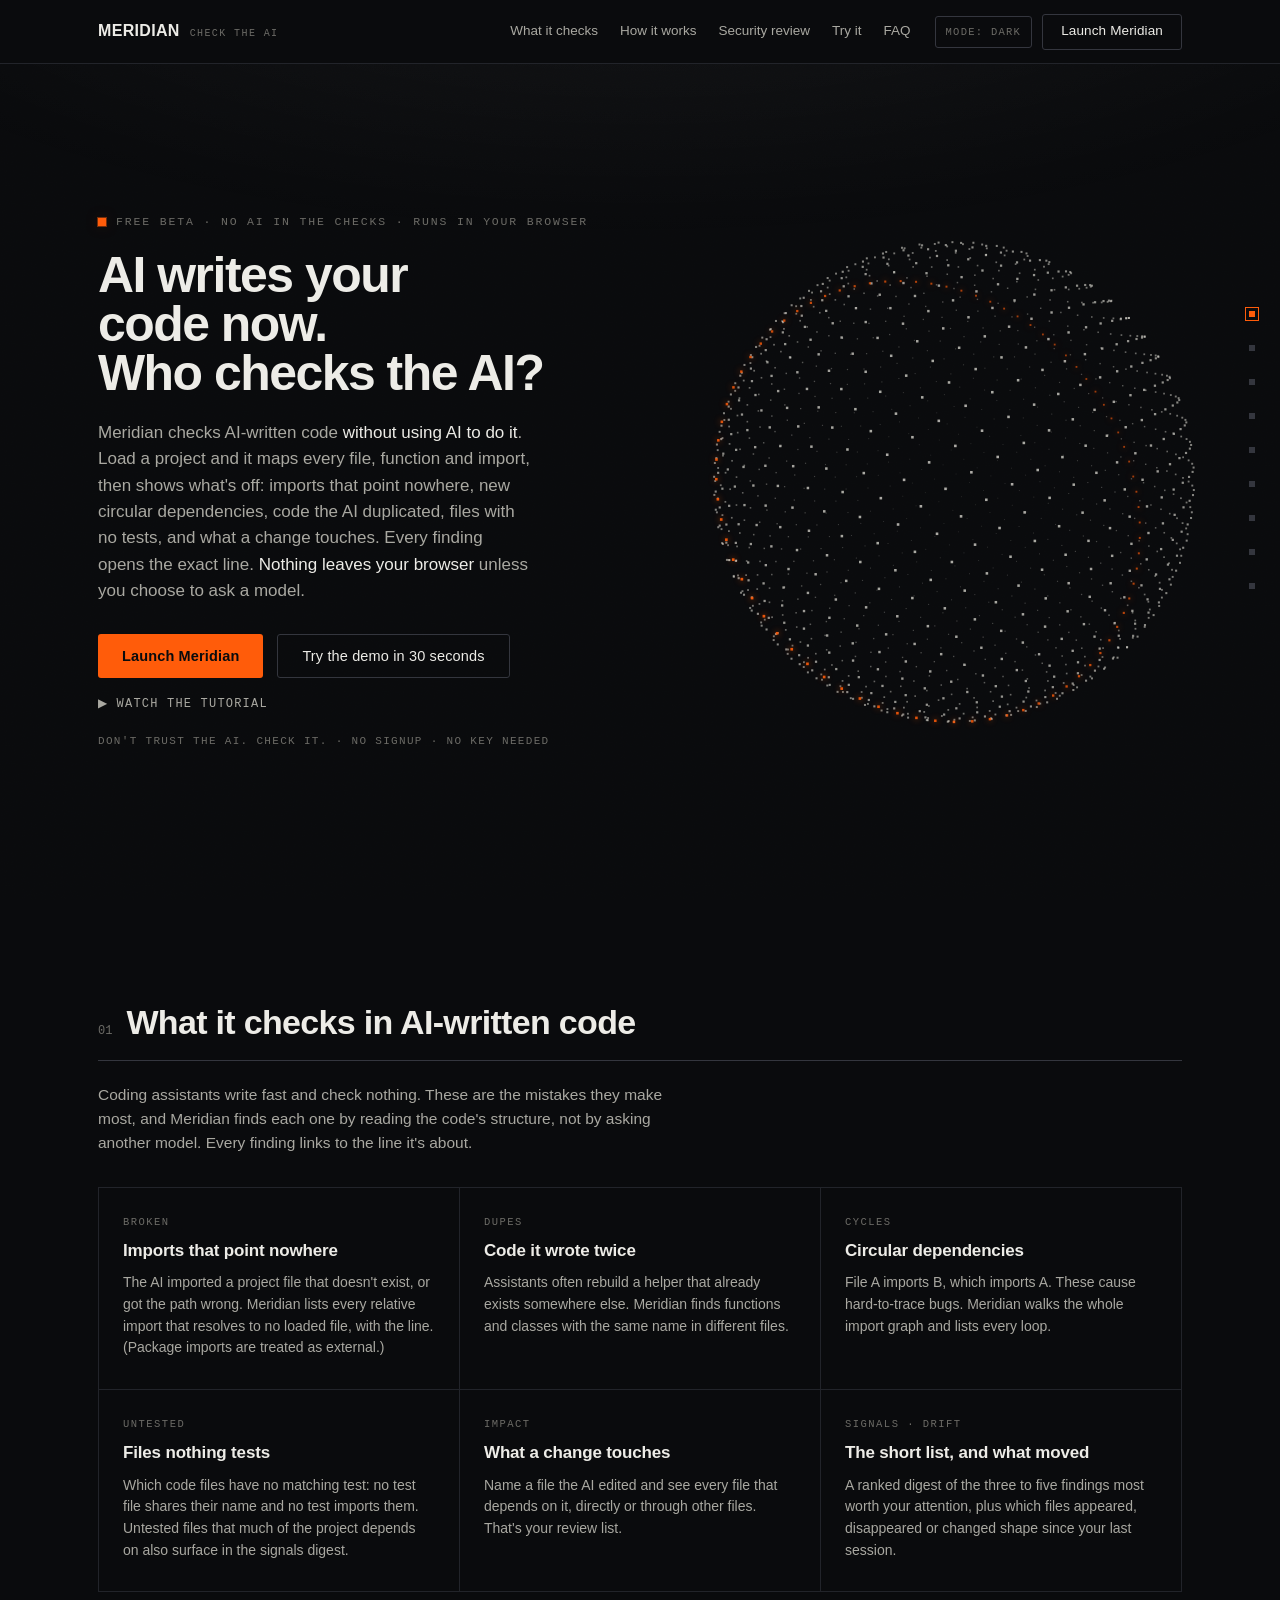
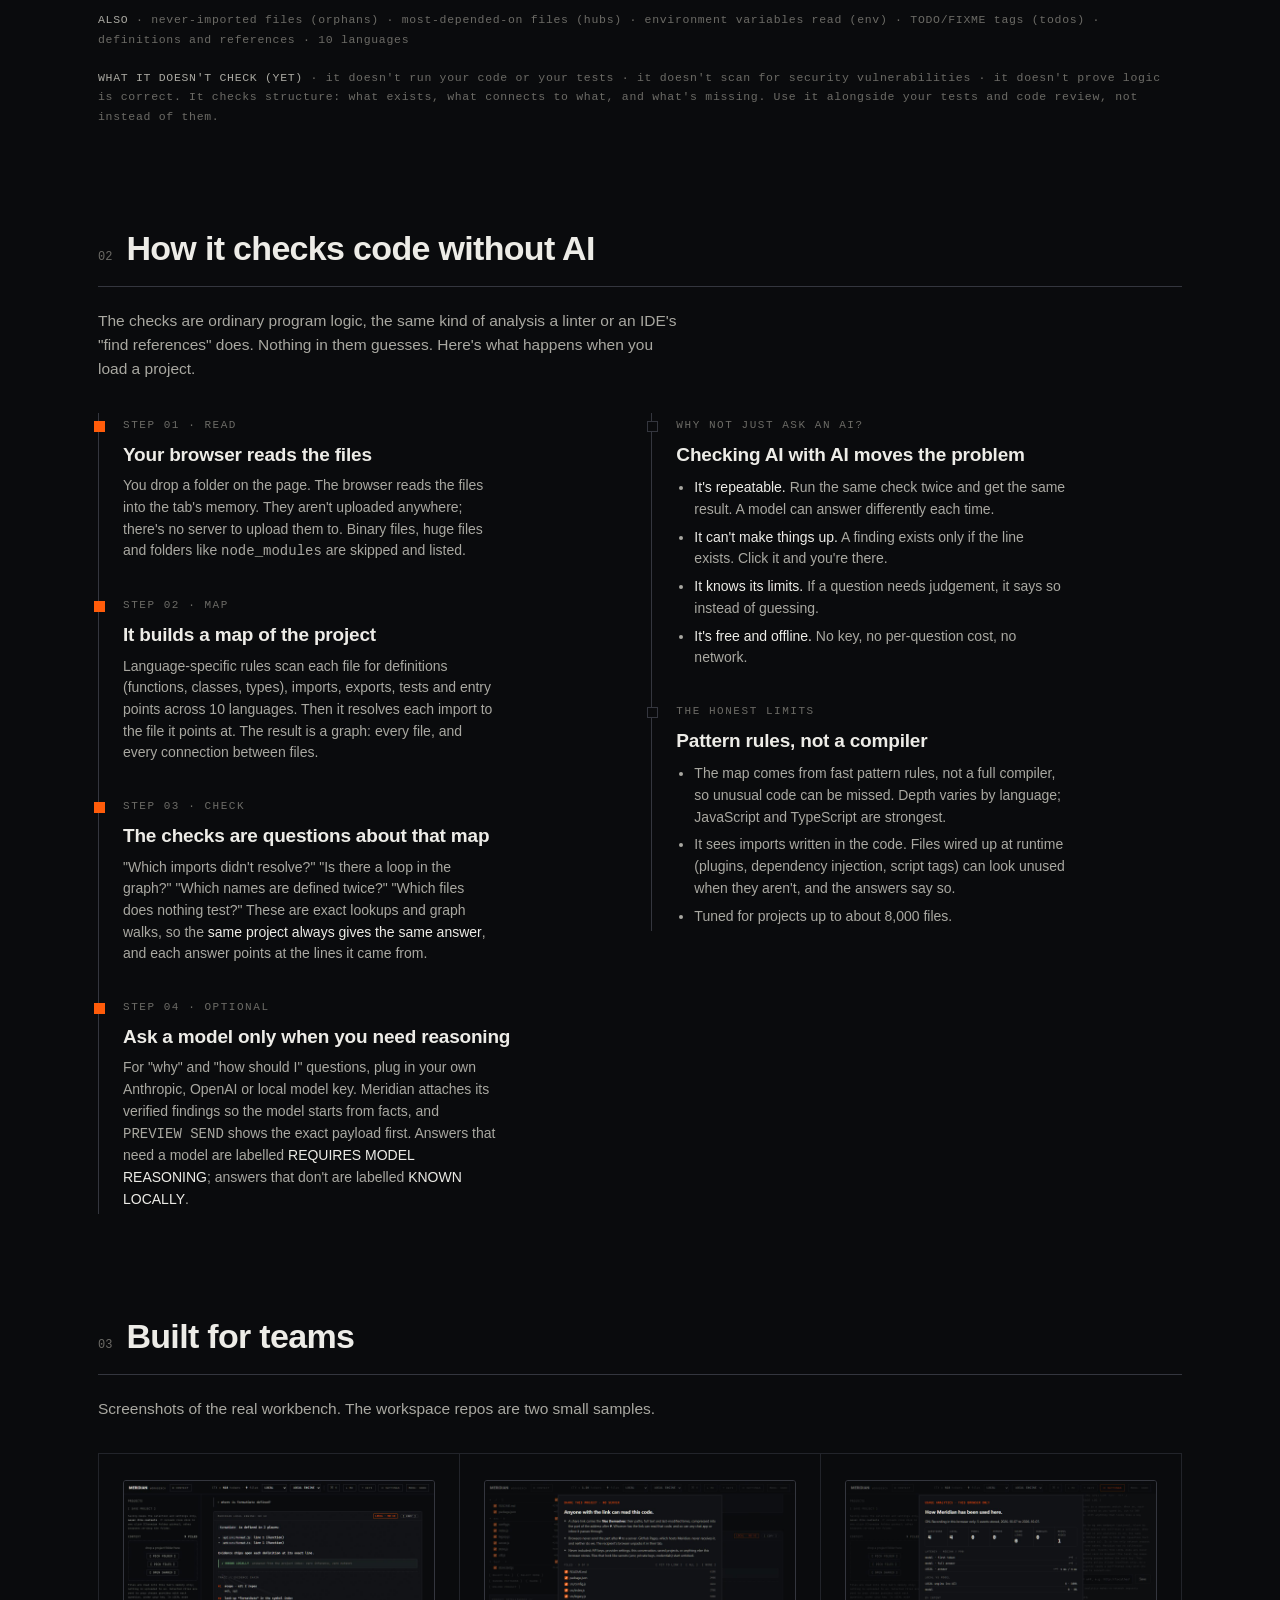
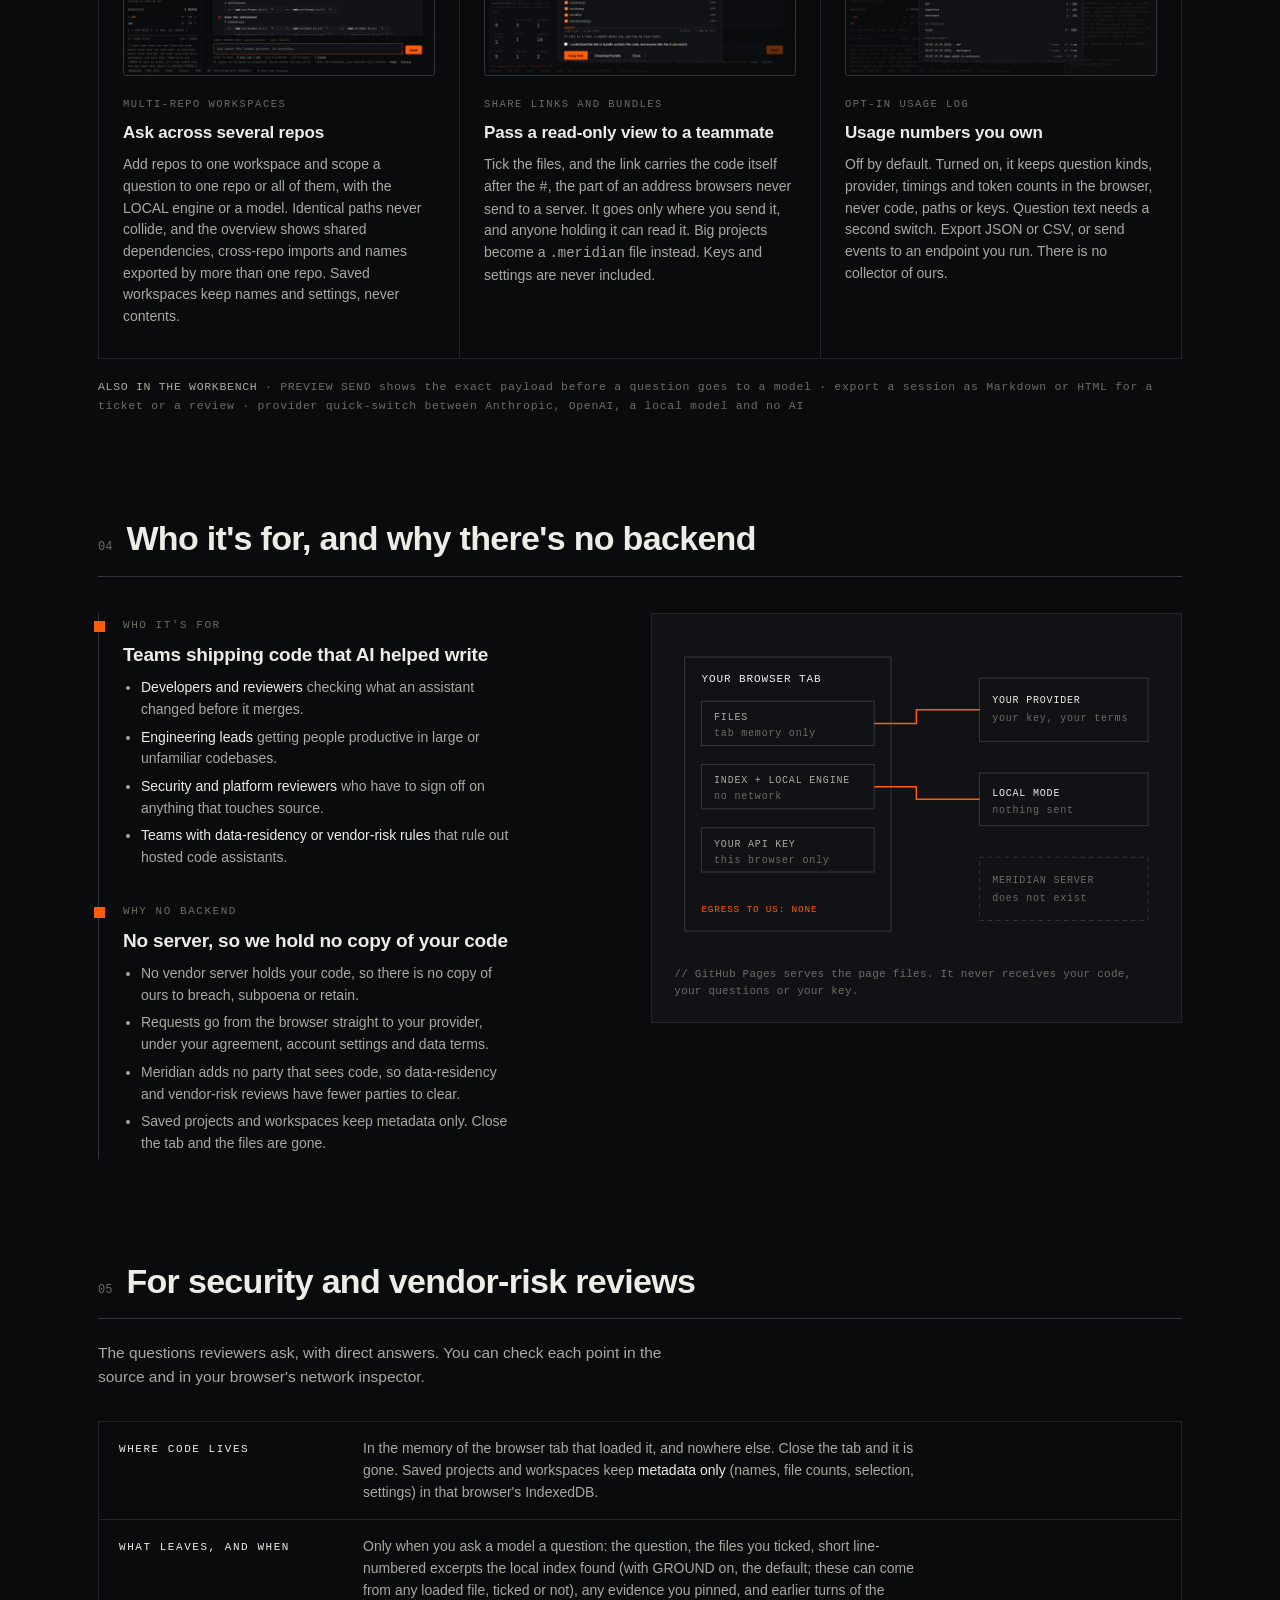
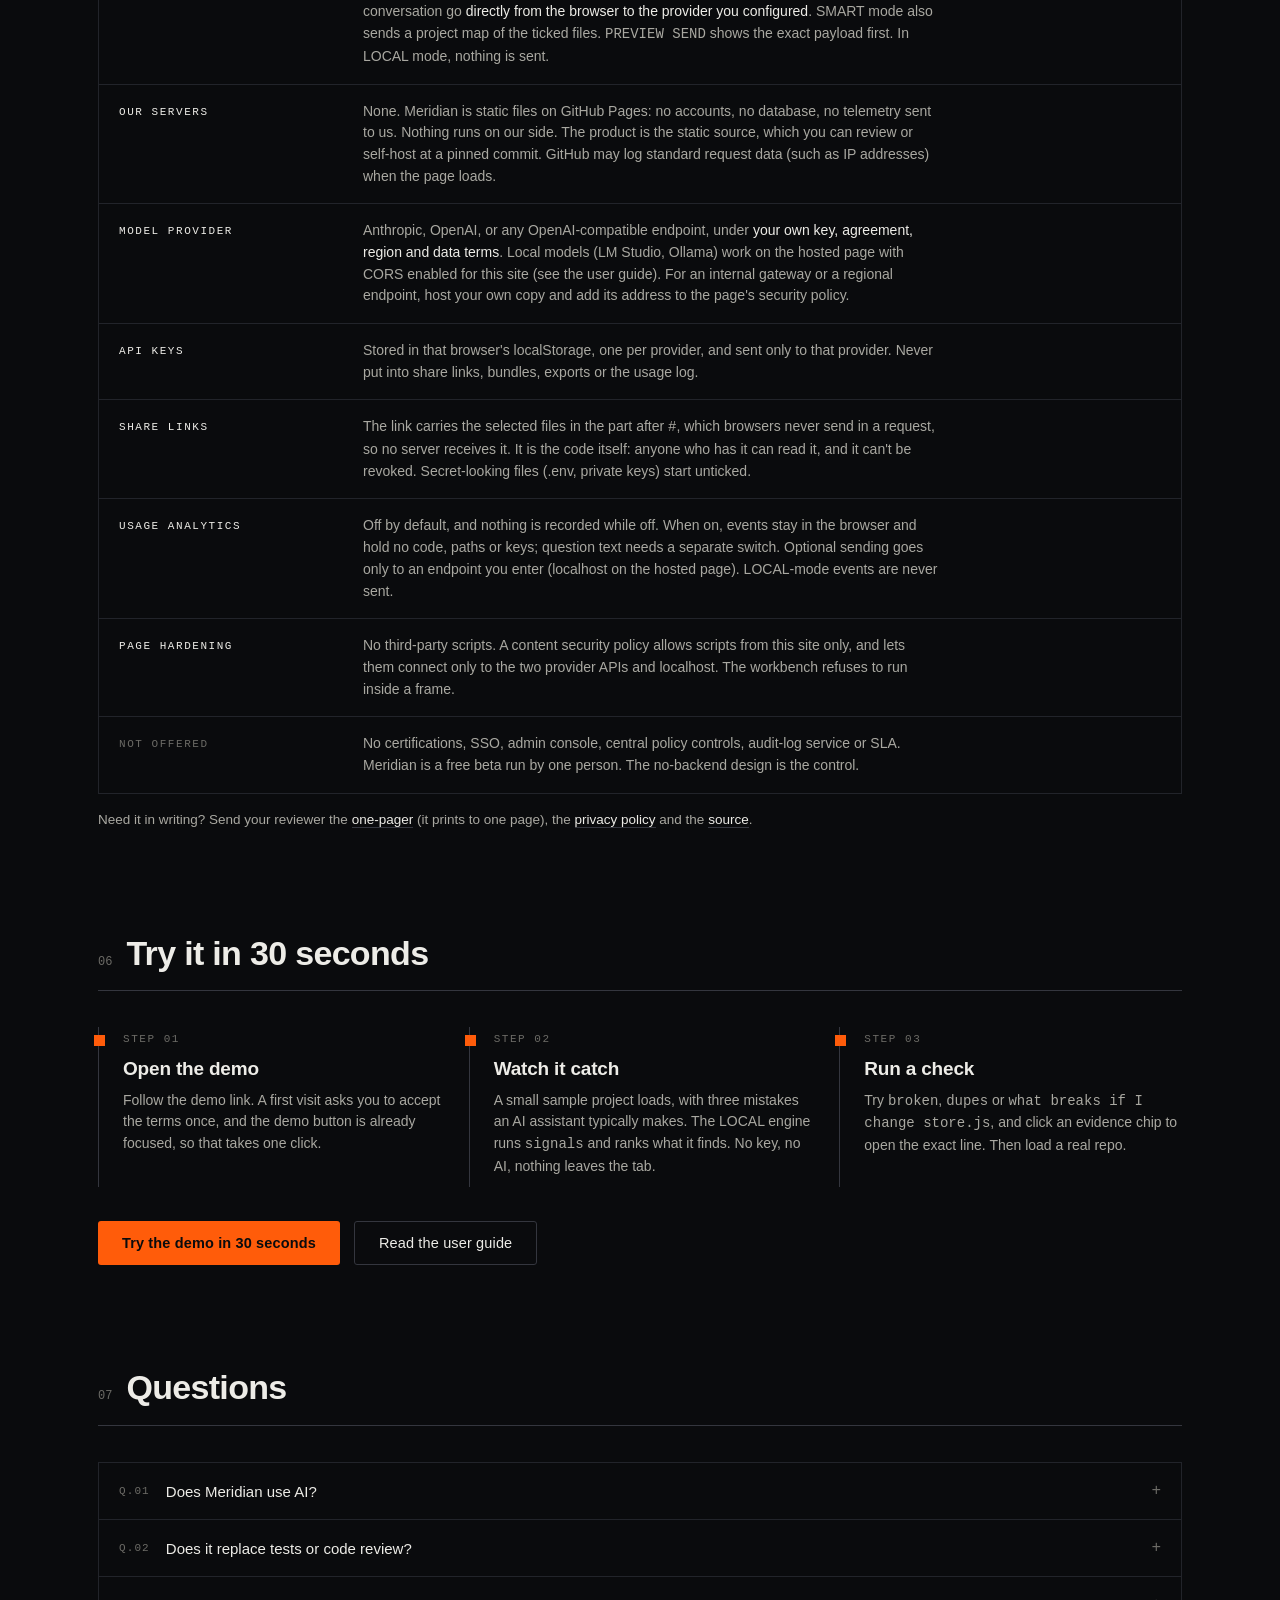
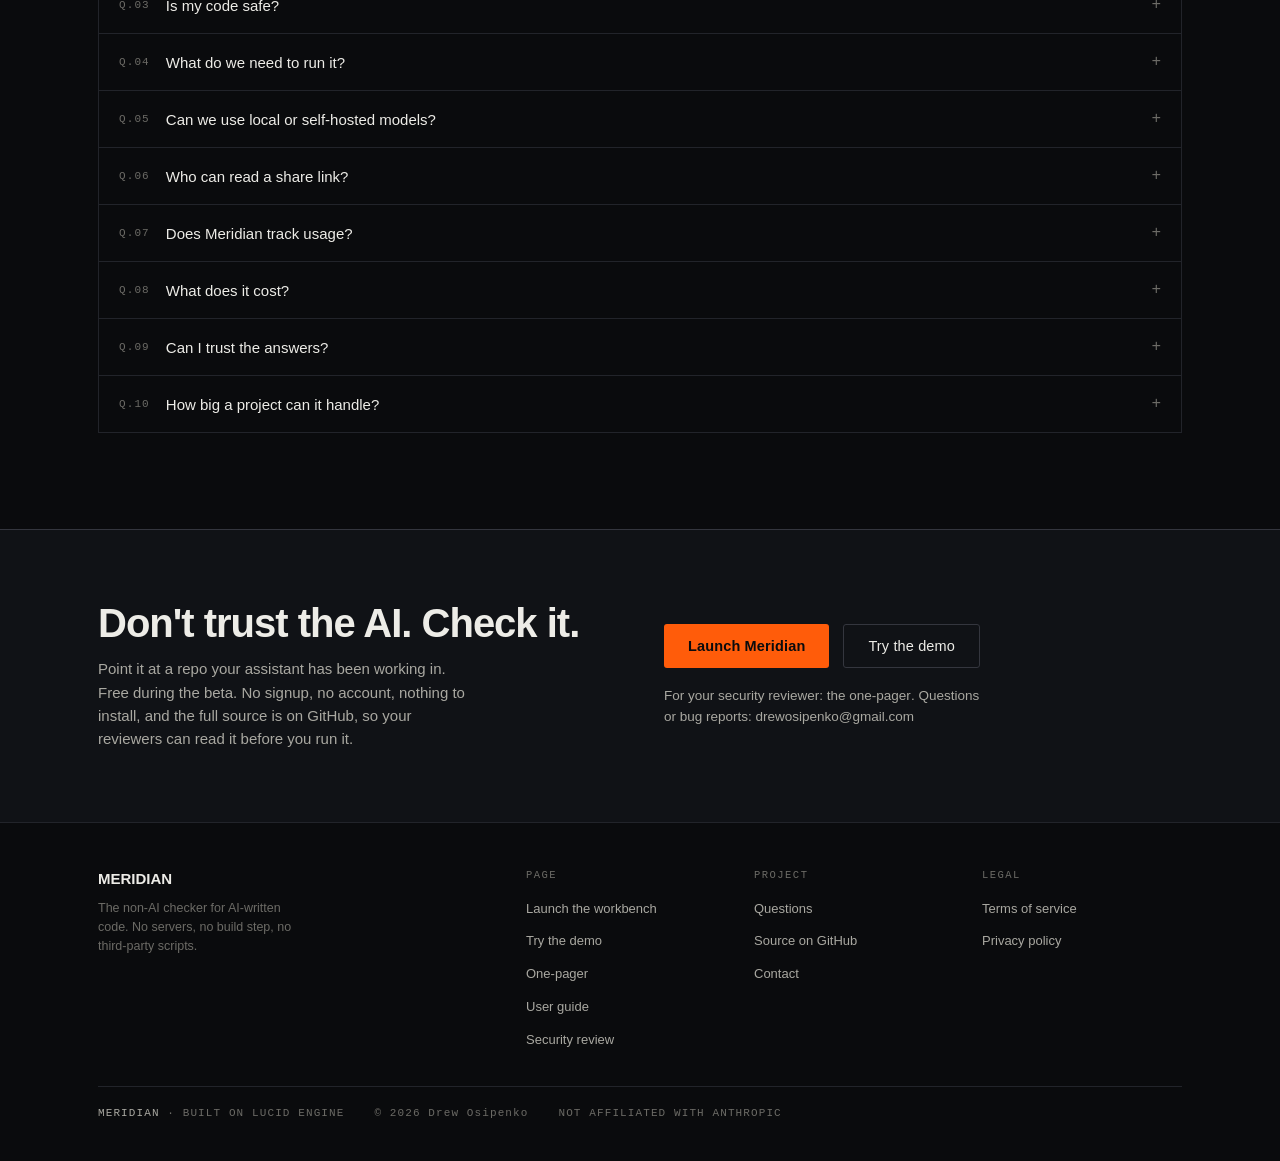
==== commit 2891e87b: "Plant three typical AI mistakes in the demo so its checks catch something The landing page sells a c" ====
--- a/index.html
+++ b/index.html
@@ -501,8 +501,8 @@
       <div class="sec-head rv"><span class="idx mono">06</span><h2>Try it in 30 seconds</h2></div>
       <div class="try-steps">
         <div class="step rv lit" style="--i:0"><div class="k mono">STEP 01</div><h3>Open the demo</h3><p>Follow the demo link. A first visit asks you to accept the terms once, and the demo button is already focused, so that takes one click.</p></div>
-        <div class="step rv lit" style="--i:1"><div class="k mono">STEP 02</div><h3>Watch it answer</h3><p>A small sample project loads and the LOCAL engine answers its first question. No key, no AI, nothing leaves the tab.</p></div>
-        <div class="step rv lit" style="--i:2"><div class="k mono">STEP 03</div><h3>Run a check</h3><p>Try <span class="mono">signals</span>, <span class="mono">broken</span> or <span class="mono">what breaks if I change store.js</span>, and click an evidence chip to open the exact line. Then load a real repo.</p></div>
+        <div class="step rv lit" style="--i:1"><div class="k mono">STEP 02</div><h3>Watch it catch</h3><p>A small sample project loads, with three mistakes an AI assistant typically makes. The LOCAL engine runs <span class="mono">signals</span> and ranks what it finds. No key, no AI, nothing leaves the tab.</p></div>
+        <div class="step rv lit" style="--i:2"><div class="k mono">STEP 03</div><h3>Run a check</h3><p>Try <span class="mono">broken</span>, <span class="mono">dupes</span> or <span class="mono">what breaks if I change store.js</span>, and click an evidence chip to open the exact line. Then load a real repo.</p></div>
       </div>
       <div class="hero-cta-row rv">
         <a href="app.html?demo" class="btn btn-signal btn-hero">Try the demo in 30 seconds</a>
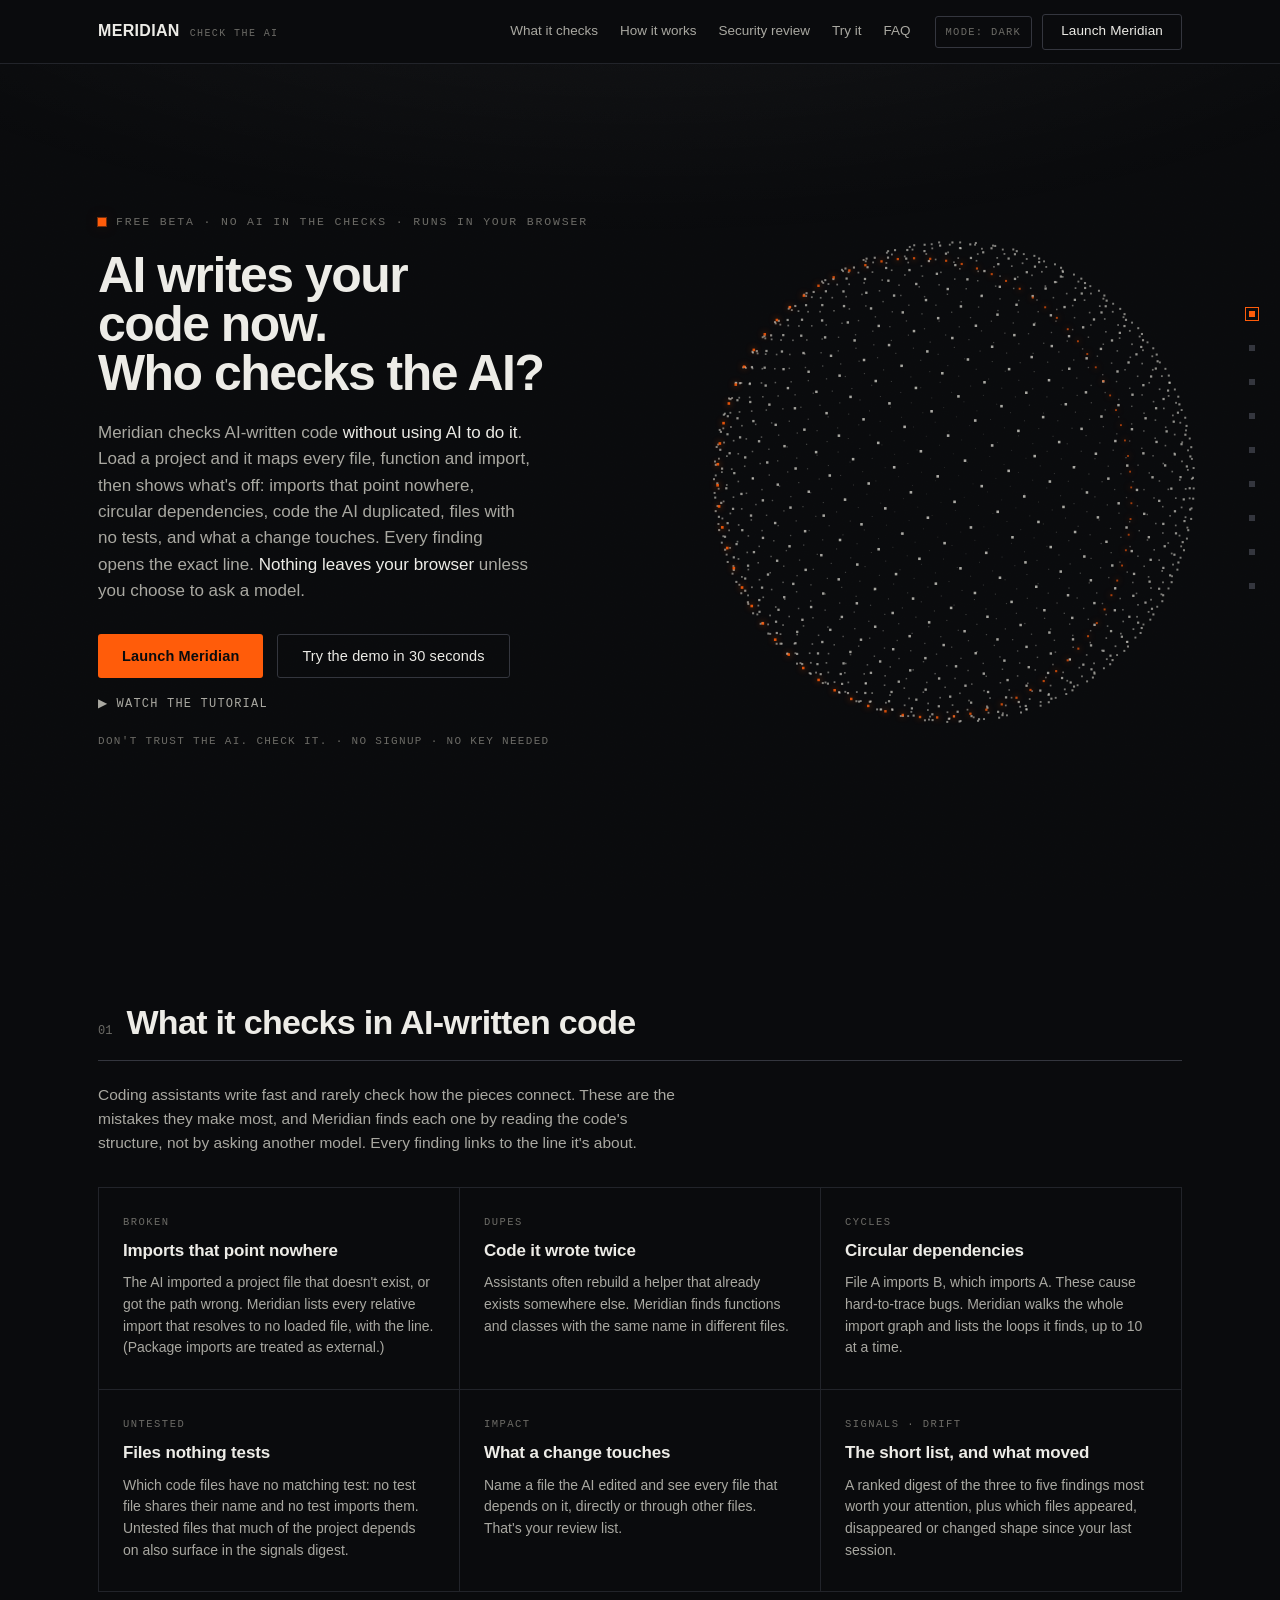
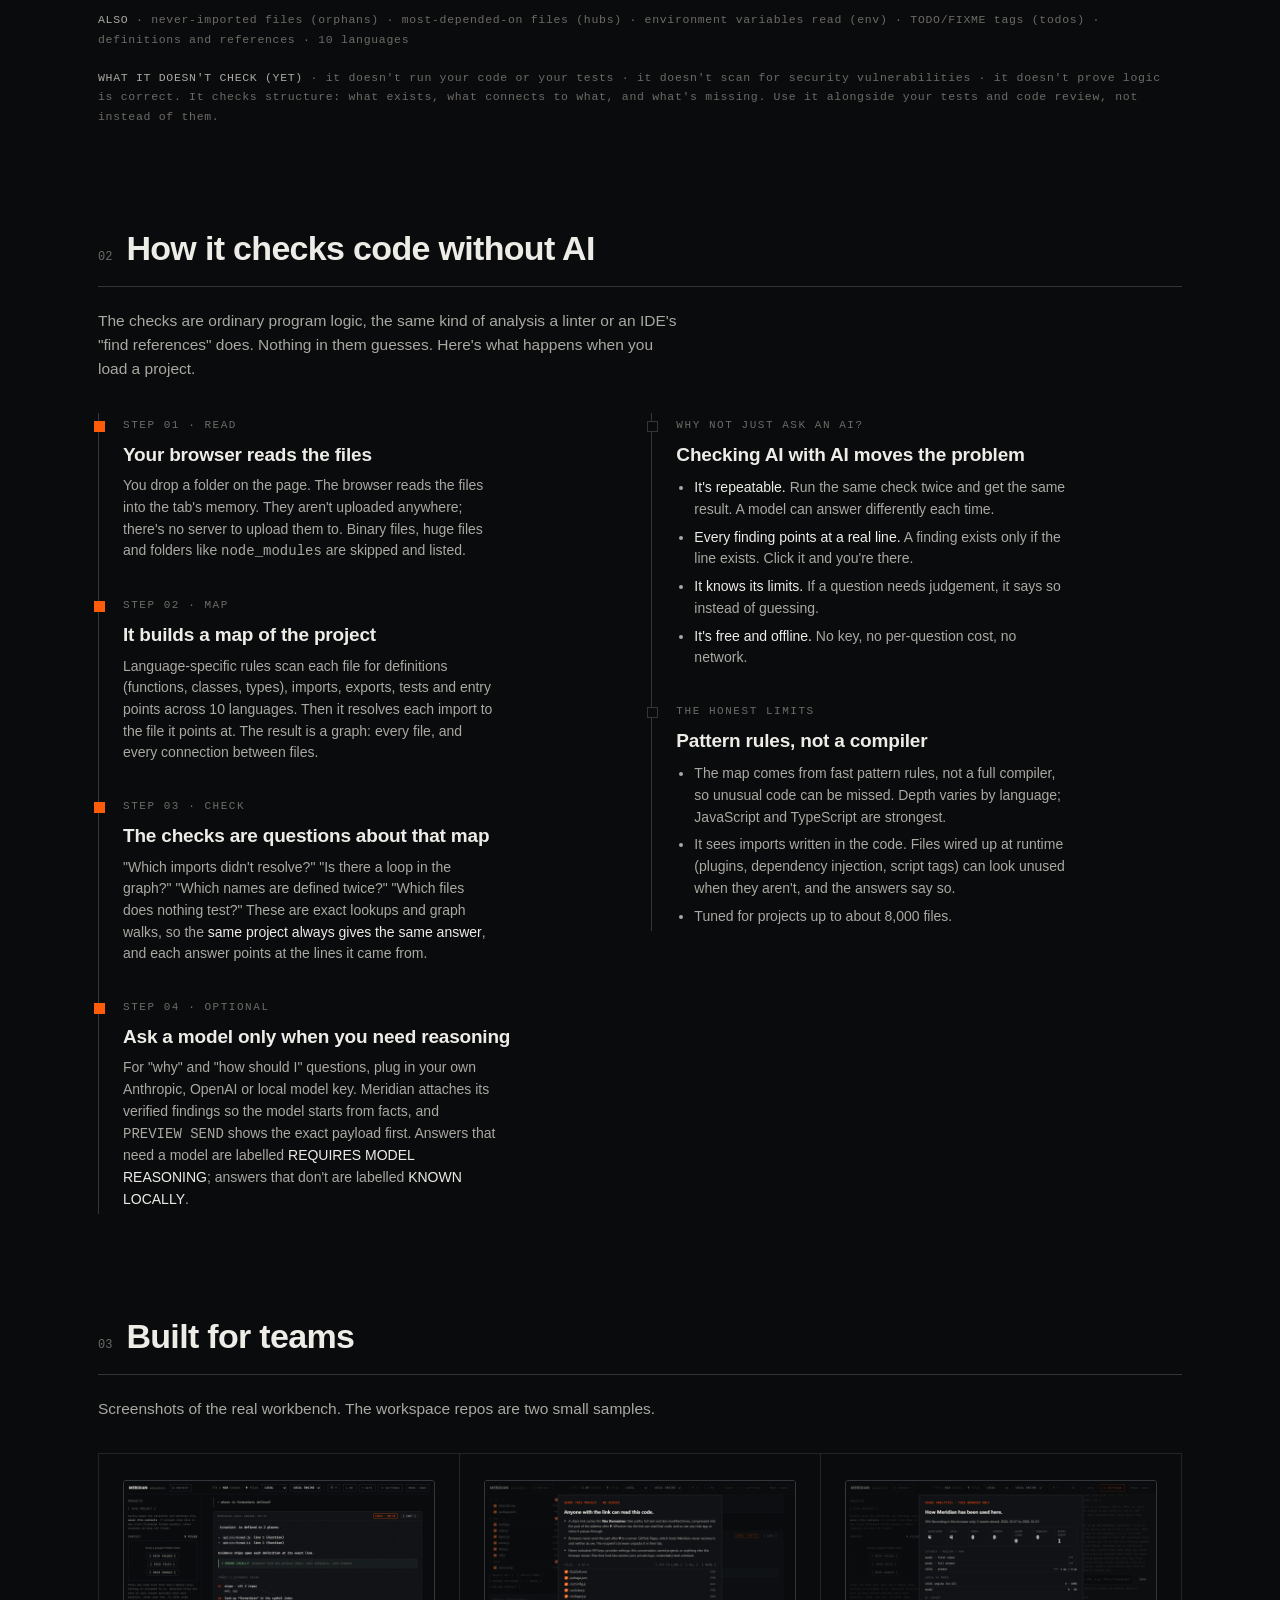
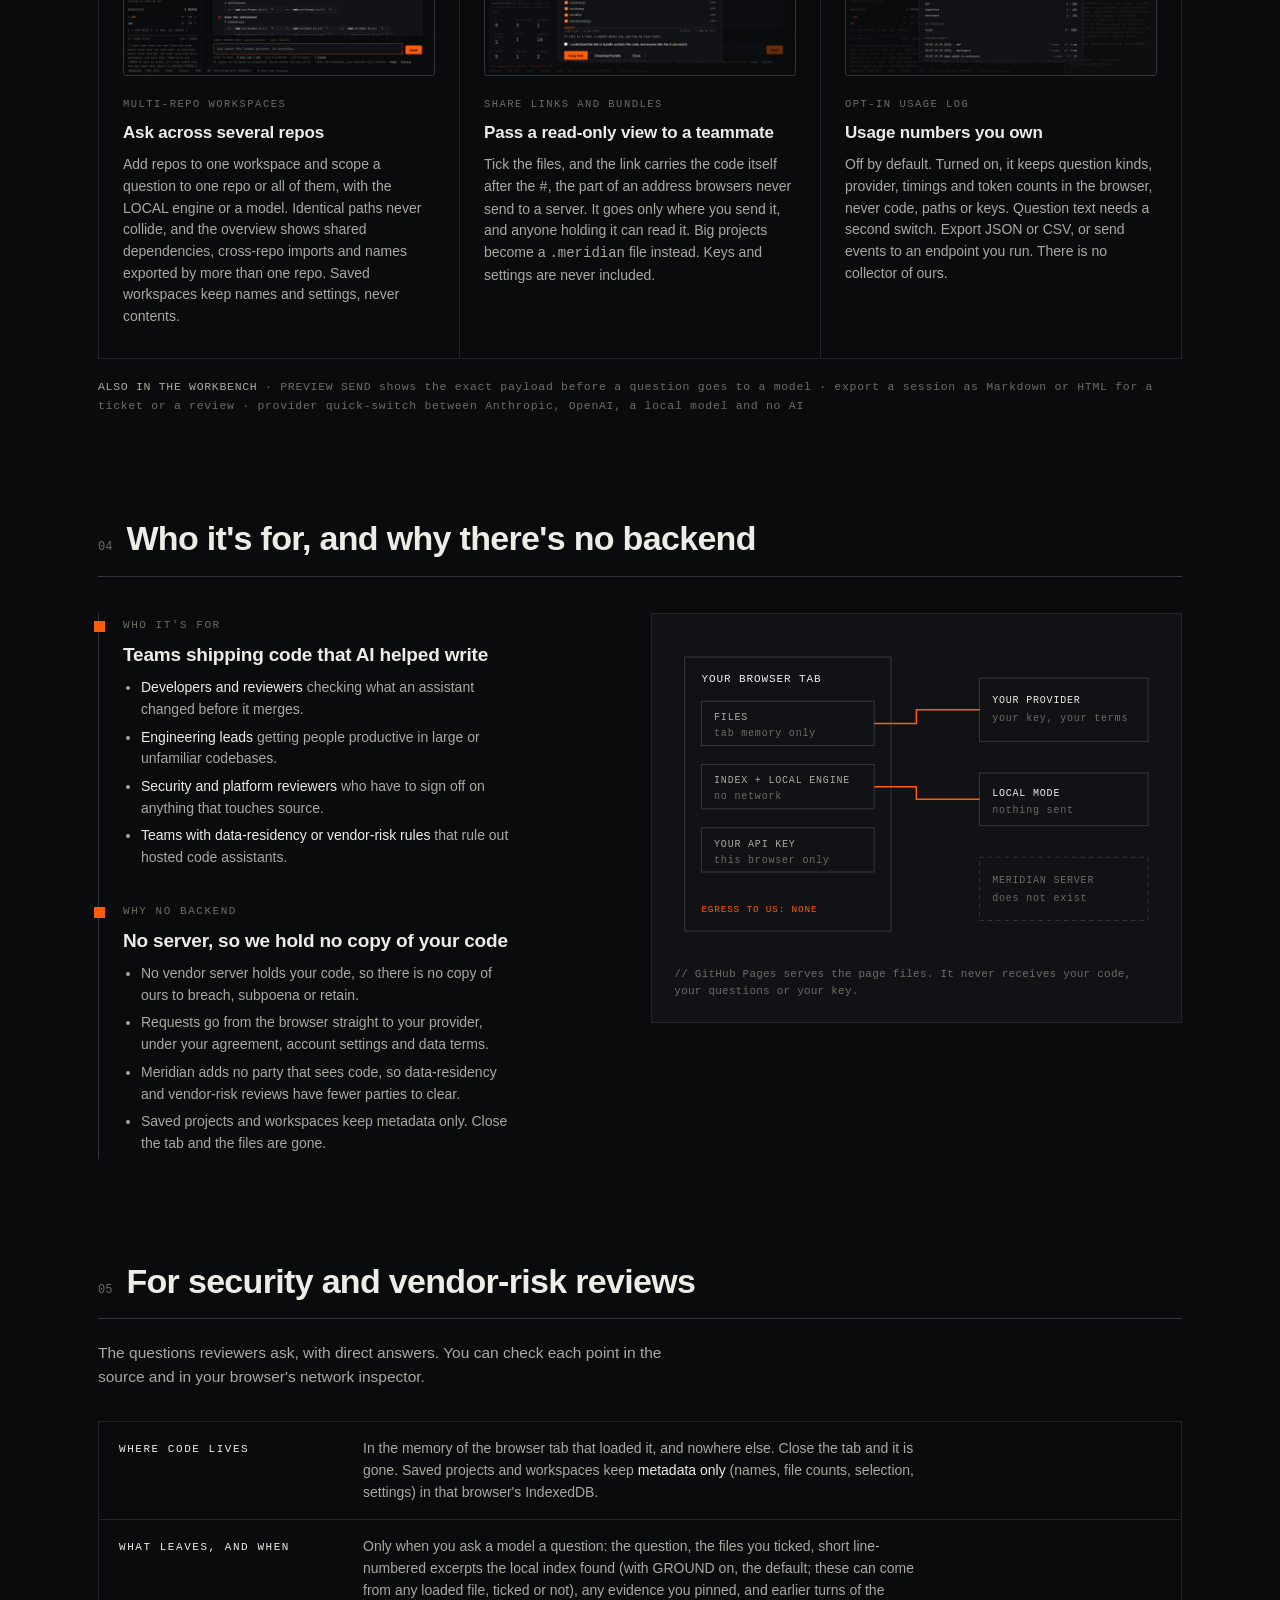
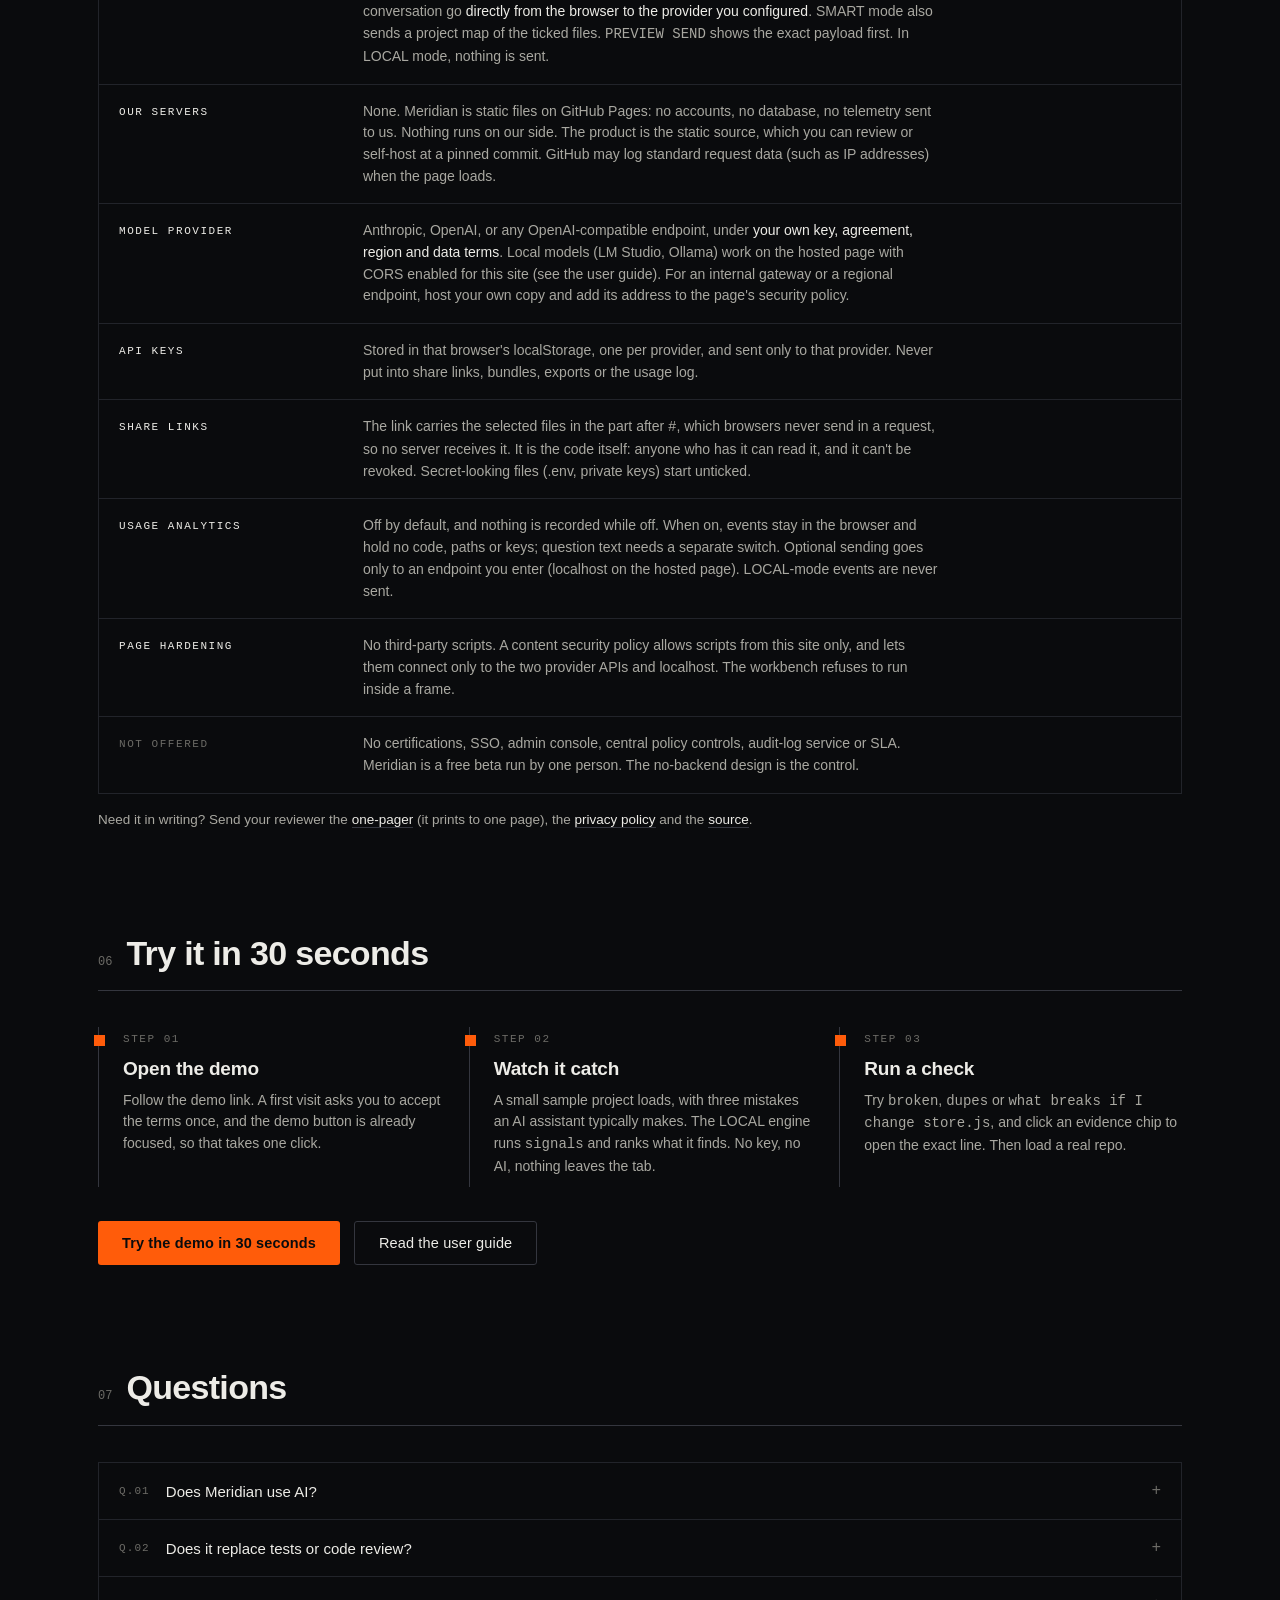
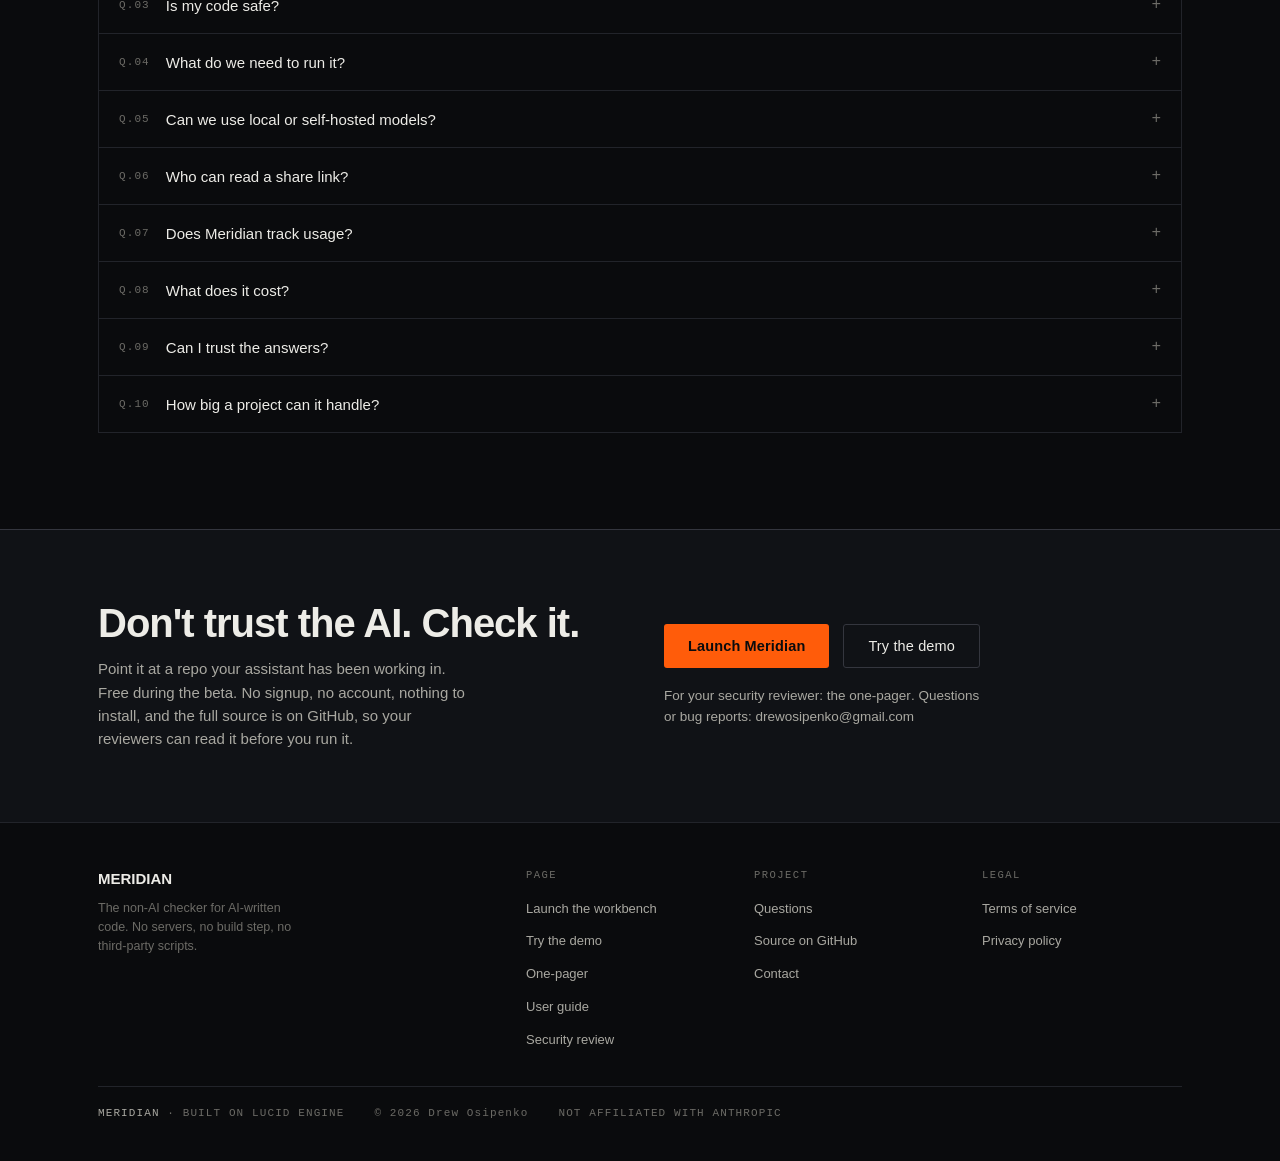
==== commit 813e03a7: "Make the landing page, app and user guide tell the same story Post-merge audit findings 5, 7, 10, 12" ====
--- a/index.html
+++ b/index.html
@@ -320,7 +320,7 @@
         <div class="hero-copy">
           <div class="eyebrow mono rv" style="--i:0"><span class="dot"></span><span>FREE BETA · NO AI IN THE CHECKS · RUNS IN YOUR BROWSER</span></div>
           <h1 class="rv" style="--i:1">AI writes your code now.<br>Who checks the AI?</h1>
-          <p class="hero-sub rv" style="--i:2">Meridian checks AI-written code <b>without using AI to do it</b>. Load a project and it maps every file, function and import, then shows what's off: imports that point nowhere, new circular dependencies, code the AI duplicated, files with no tests, and what a change touches. Every finding opens the exact line. <b>Nothing leaves your browser</b> unless you choose to ask a model.</p>
+          <p class="hero-sub rv" style="--i:2">Meridian checks AI-written code <b>without using AI to do it</b>. Load a project and it maps every file, function and import, then shows what's off: imports that point nowhere, circular dependencies, code the AI duplicated, files with no tests, and what a change touches. Every finding opens the exact line. <b>Nothing leaves your browser</b> unless you choose to ask a model.</p>
           <div class="hero-cta-row rv" style="--i:3">
             <a href="app.html" class="btn btn-signal btn-hero" id="heroCta">Launch Meridian</a>
             <a href="app.html?demo" class="btn btn-hairline btn-hero">Try the demo in 30 seconds</a>
@@ -343,7 +343,7 @@
   <section class="block" id="teams">
     <div class="wrap">
       <div class="sec-head rv"><span class="idx mono">01</span><h2>What it checks in AI-written code</h2></div>
-      <p class="sec-lede rv">Coding assistants write fast and check nothing. These are the mistakes they make most, and Meridian finds each one by reading the code's structure, not by asking another model. Every finding links to the line it's about.</p>
+      <p class="sec-lede rv">Coding assistants write fast and rarely check how the pieces connect. These are the mistakes they make most, and Meridian finds each one by reading the code's structure, not by asking another model. Every finding links to the line it's about.</p>
       <div class="caps">
         <div class="cap rv" style="--i:0">
           <span class="k">BROKEN</span>
@@ -353,7 +353,7 @@
           <h3>Code it wrote twice</h3><p>Assistants often rebuild a helper that already exists somewhere else. Meridian finds functions and classes with the same name in different files.</p></div>
         <div class="cap rv" style="--i:2">
           <span class="k">CYCLES</span>
-          <h3>Circular dependencies</h3><p>File A imports B, which imports A. These cause hard-to-trace bugs. Meridian walks the whole import graph and lists every loop.</p></div>
+          <h3>Circular dependencies</h3><p>File A imports B, which imports A. These cause hard-to-trace bugs. Meridian walks the whole import graph and lists the loops it finds, up to 10 at a time.</p></div>
         <div class="cap rv" style="--i:3">
           <span class="k">UNTESTED</span>
           <h3>Files nothing tests</h3><p>Which code files have no matching test: no test file shares their name and no test imports them. Untested files that much of the project depends on also surface in the signals digest.</p></div>
@@ -389,7 +389,7 @@
           <div class="step rv" style="--i:4"><div class="k mono">WHY NOT JUST ASK AN AI?</div><h3>Checking AI with AI moves the problem</h3>
             <ul>
               <li><b>It's repeatable.</b> Run the same check twice and get the same result. A model can answer differently each time.</li>
-              <li><b>It can't make things up.</b> A finding exists only if the line exists. Click it and you're there.</li>
+              <li><b>Every finding points at a real line.</b> A finding exists only if the line exists. Click it and you're there.</li>
               <li><b>It knows its limits.</b> If a question needs judgement, it says so instead of guessing.</li>
               <li><b>It's free and offline.</b> No key, no per-question cost, no network.</li>
             </ul></div>
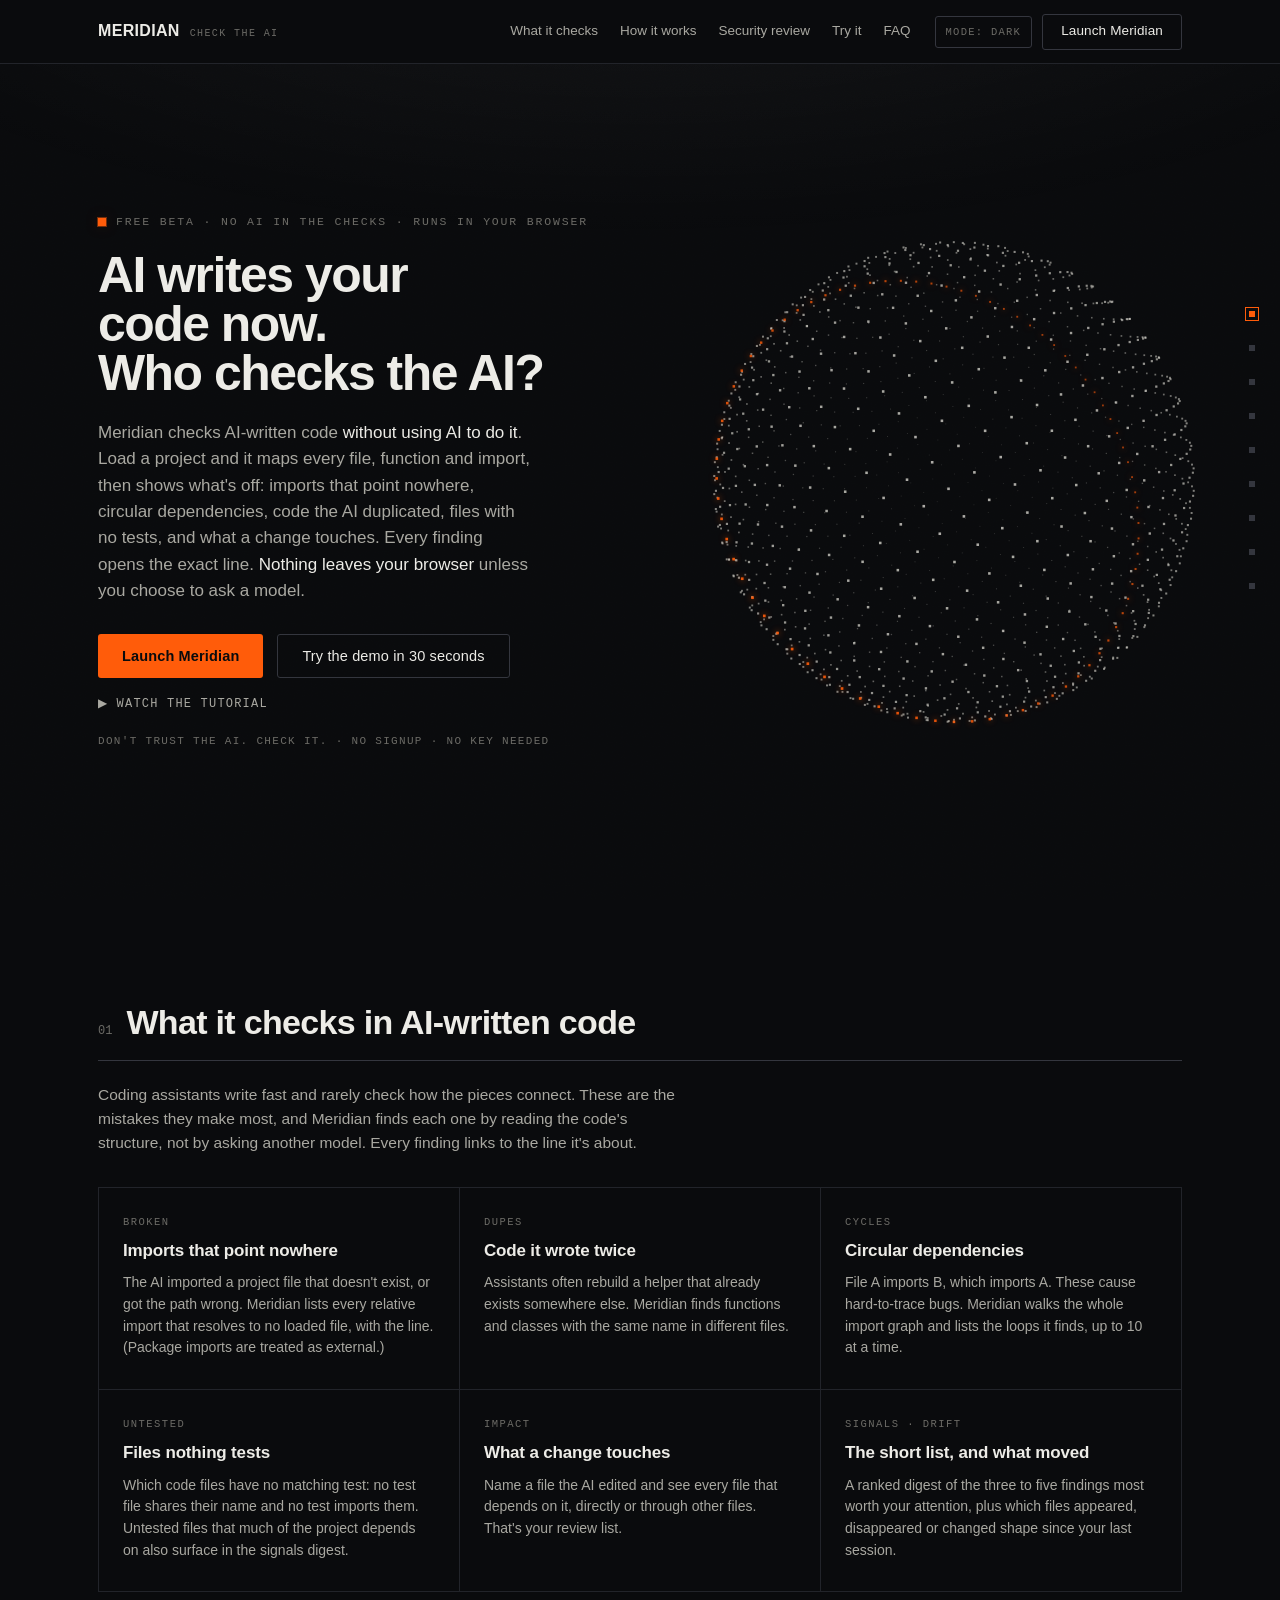
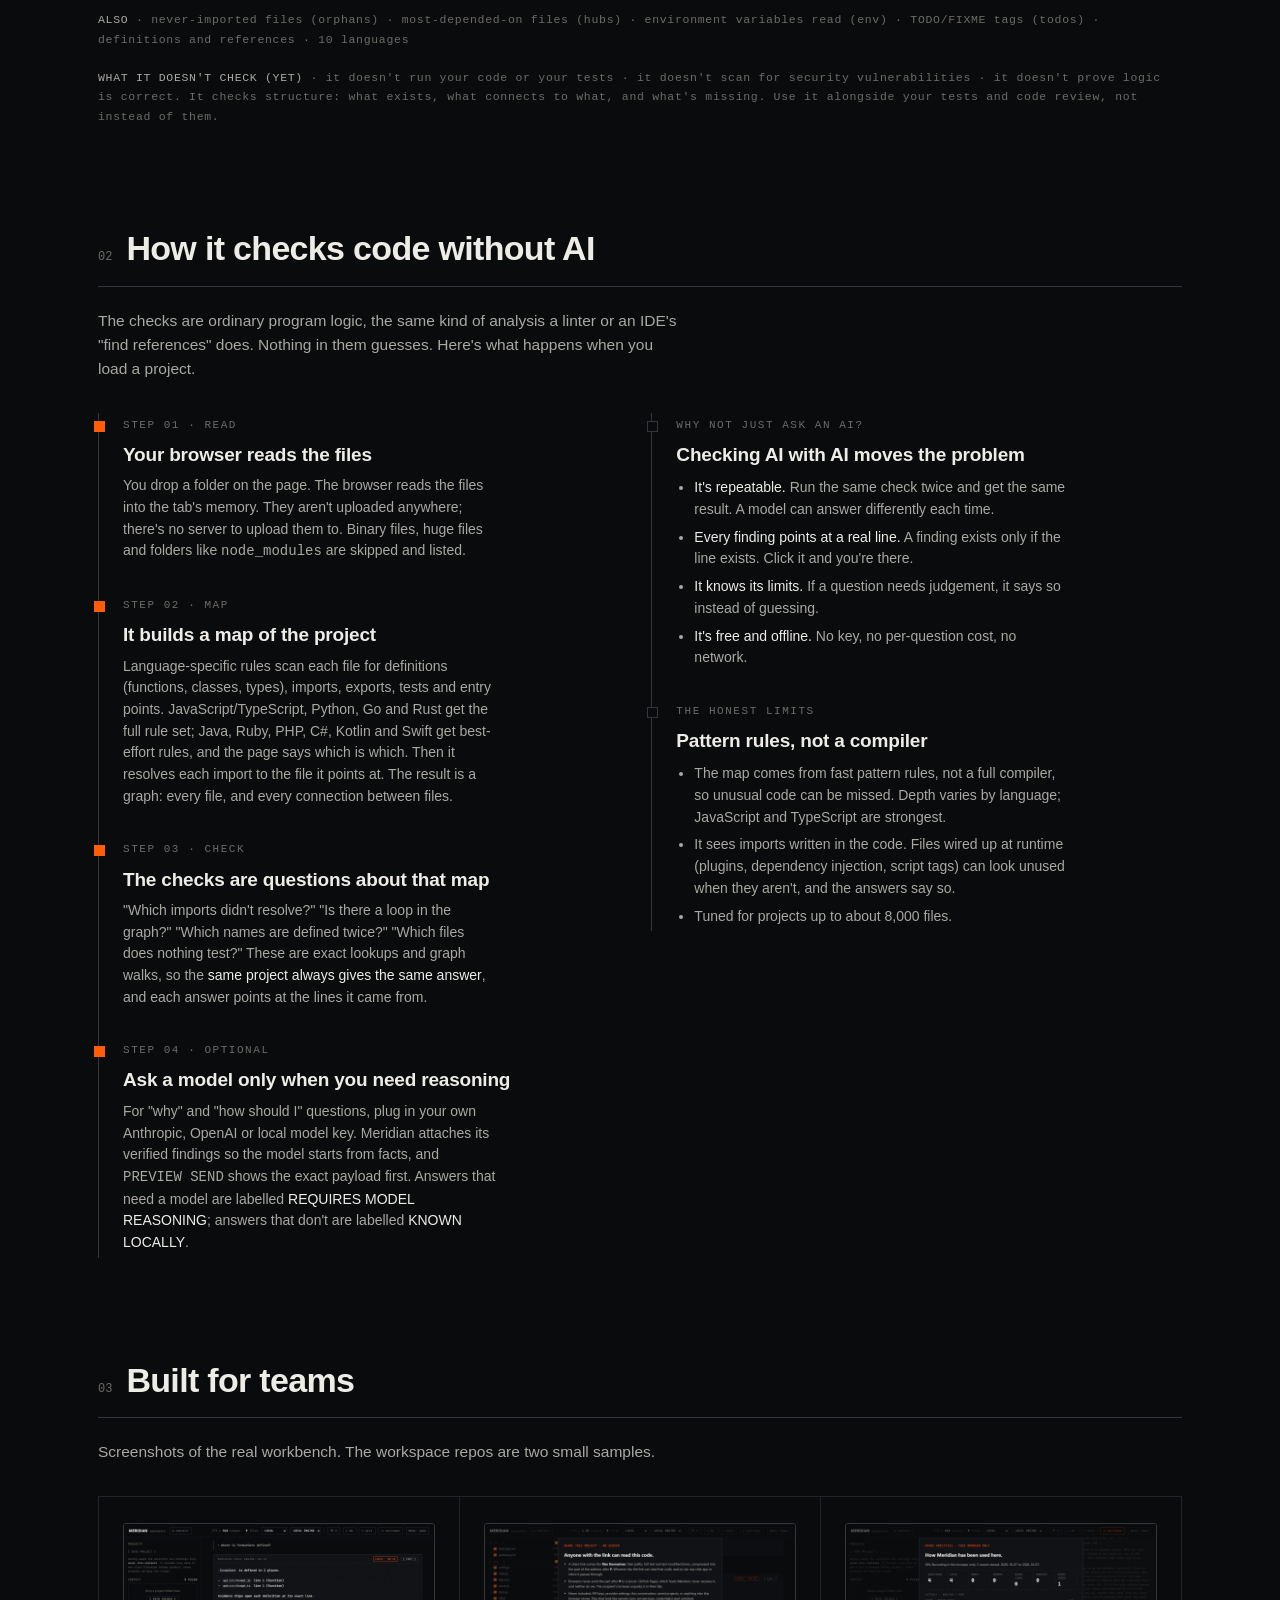
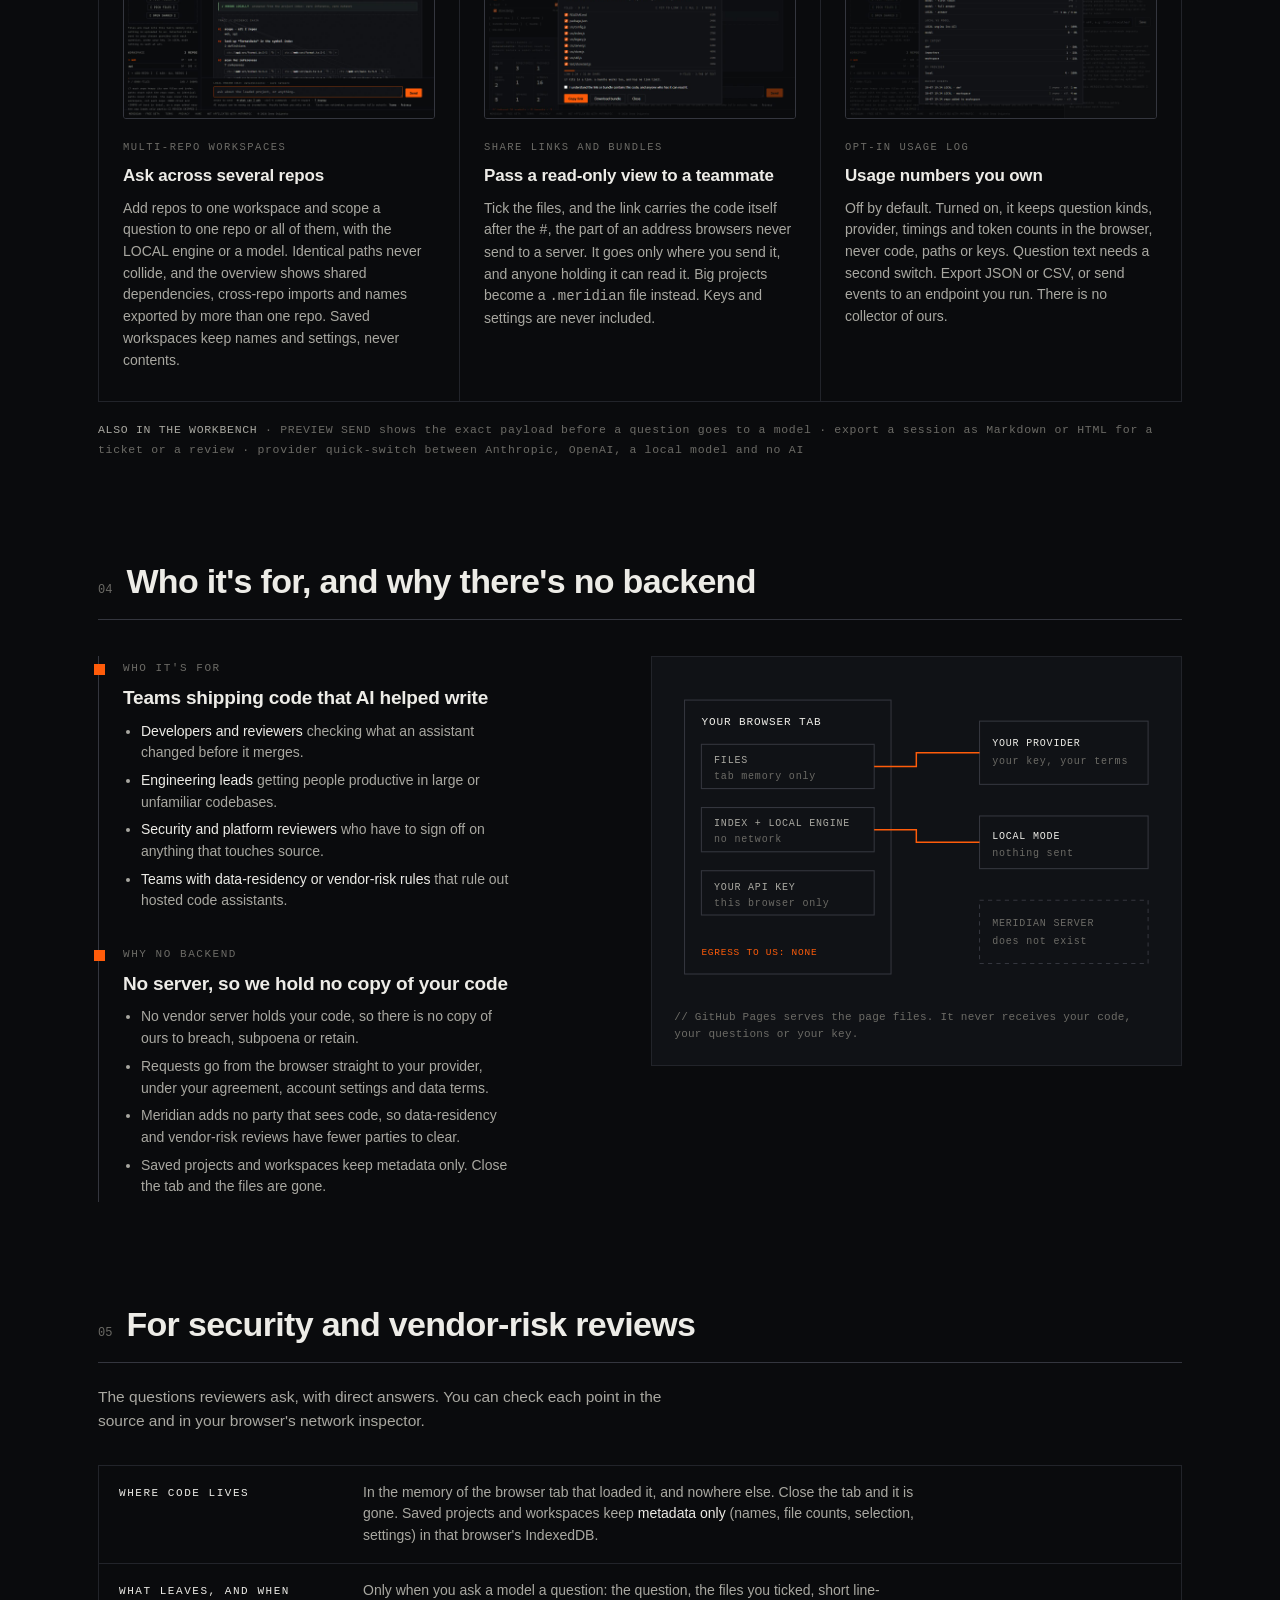
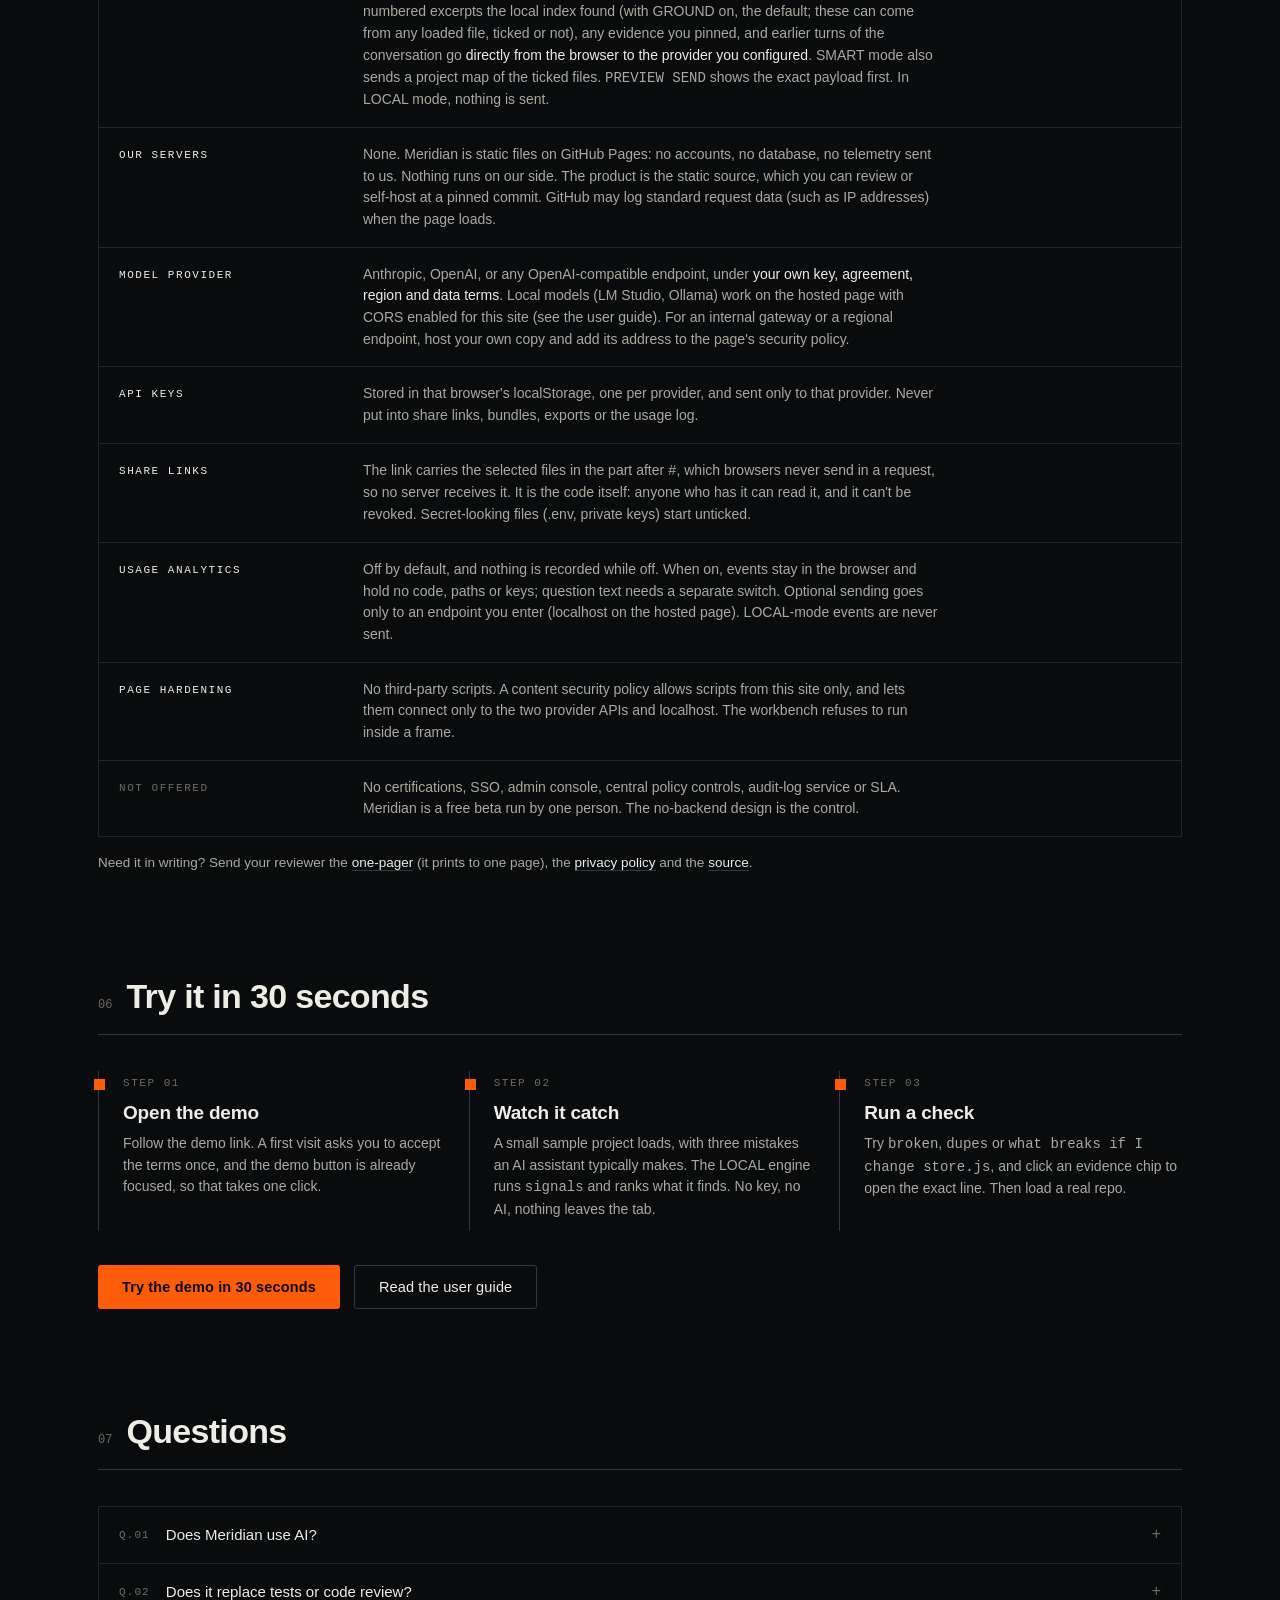
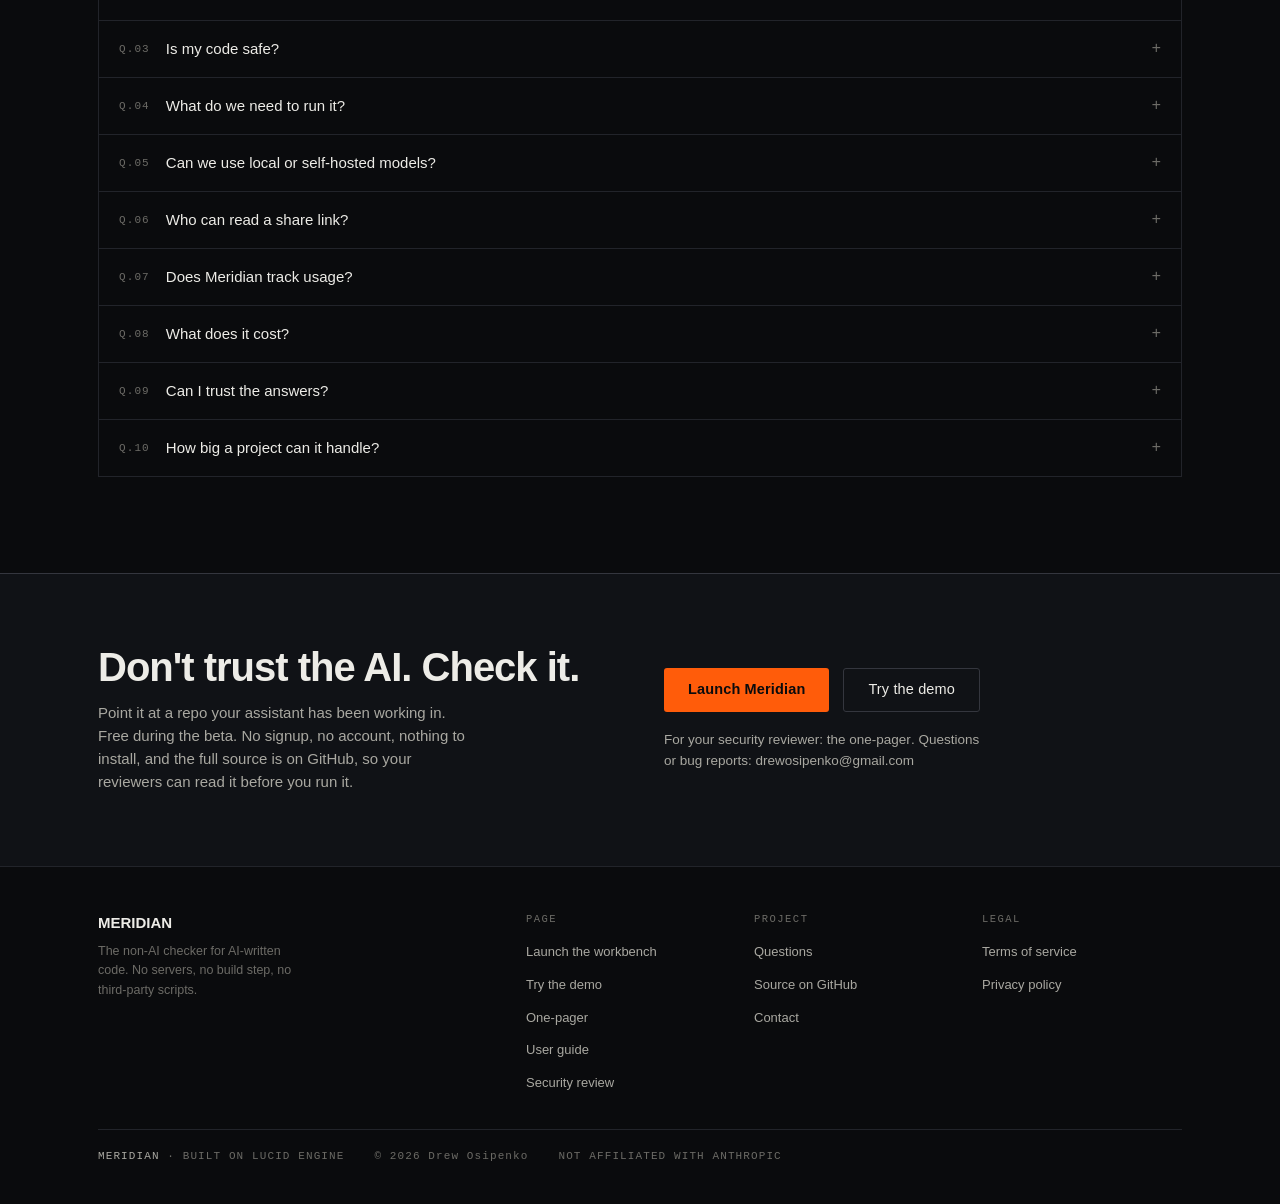
==== commit 709de87f: "Language tiers surfaced in the UI and docs; load-path parity self-test Co-Authored-By: Claude Sonnet" ====
--- a/index.html
+++ b/index.html
@@ -379,7 +379,7 @@
           <div class="step rv lit" style="--i:0"><div class="k mono">STEP 01 · READ</div><h3>Your browser reads the files</h3>
             <p>You drop a folder on the page. The browser reads the files into the tab's memory. They aren't uploaded anywhere; there's no server to upload them to. Binary files, huge files and folders like <span class="mono">node_modules</span> are skipped and listed.</p></div>
           <div class="step rv lit" style="--i:1"><div class="k mono">STEP 02 · MAP</div><h3>It builds a map of the project</h3>
-            <p>Language-specific rules scan each file for definitions (functions, classes, types), imports, exports, tests and entry points across 10 languages. Then it resolves each import to the file it points at. The result is a graph: every file, and every connection between files.</p></div>
+            <p>Language-specific rules scan each file for definitions (functions, classes, types), imports, exports, tests and entry points. JavaScript/TypeScript, Python, Go and Rust get the full rule set; Java, Ruby, PHP, C#, Kotlin and Swift get best-effort rules, and the page says which is which. Then it resolves each import to the file it points at. The result is a graph: every file, and every connection between files.</p></div>
           <div class="step rv lit" style="--i:2"><div class="k mono">STEP 03 · CHECK</div><h3>The checks are questions about that map</h3>
             <p>"Which imports didn't resolve?" "Is there a loop in the graph?" "Which names are defined twice?" "Which files does nothing test?" These are exact lookups and graph walks, so the <b>same project always gives the same answer</b>, and each answer points at the lines it came from.</p></div>
           <div class="step rv lit" style="--i:3"><div class="k mono">STEP 04 · OPTIONAL</div><h3>Ask a model only when you need reasoning</h3>
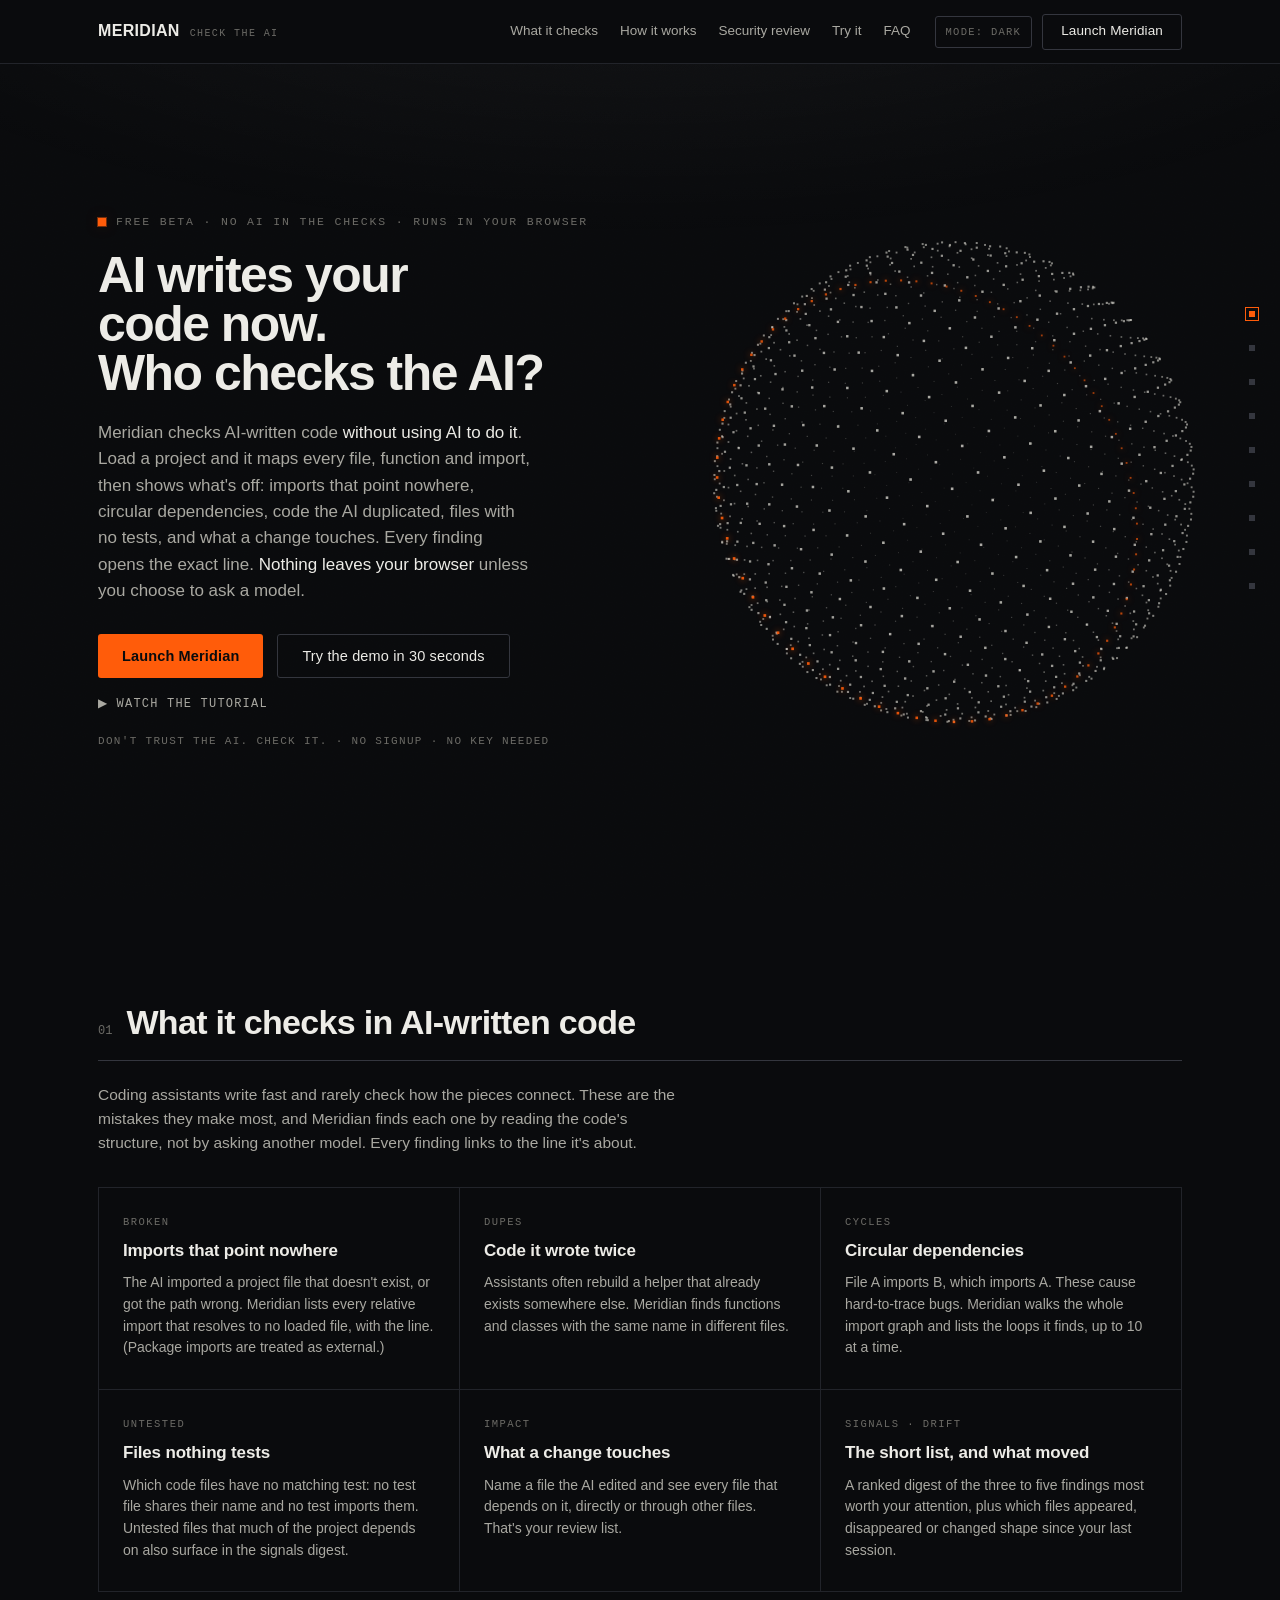
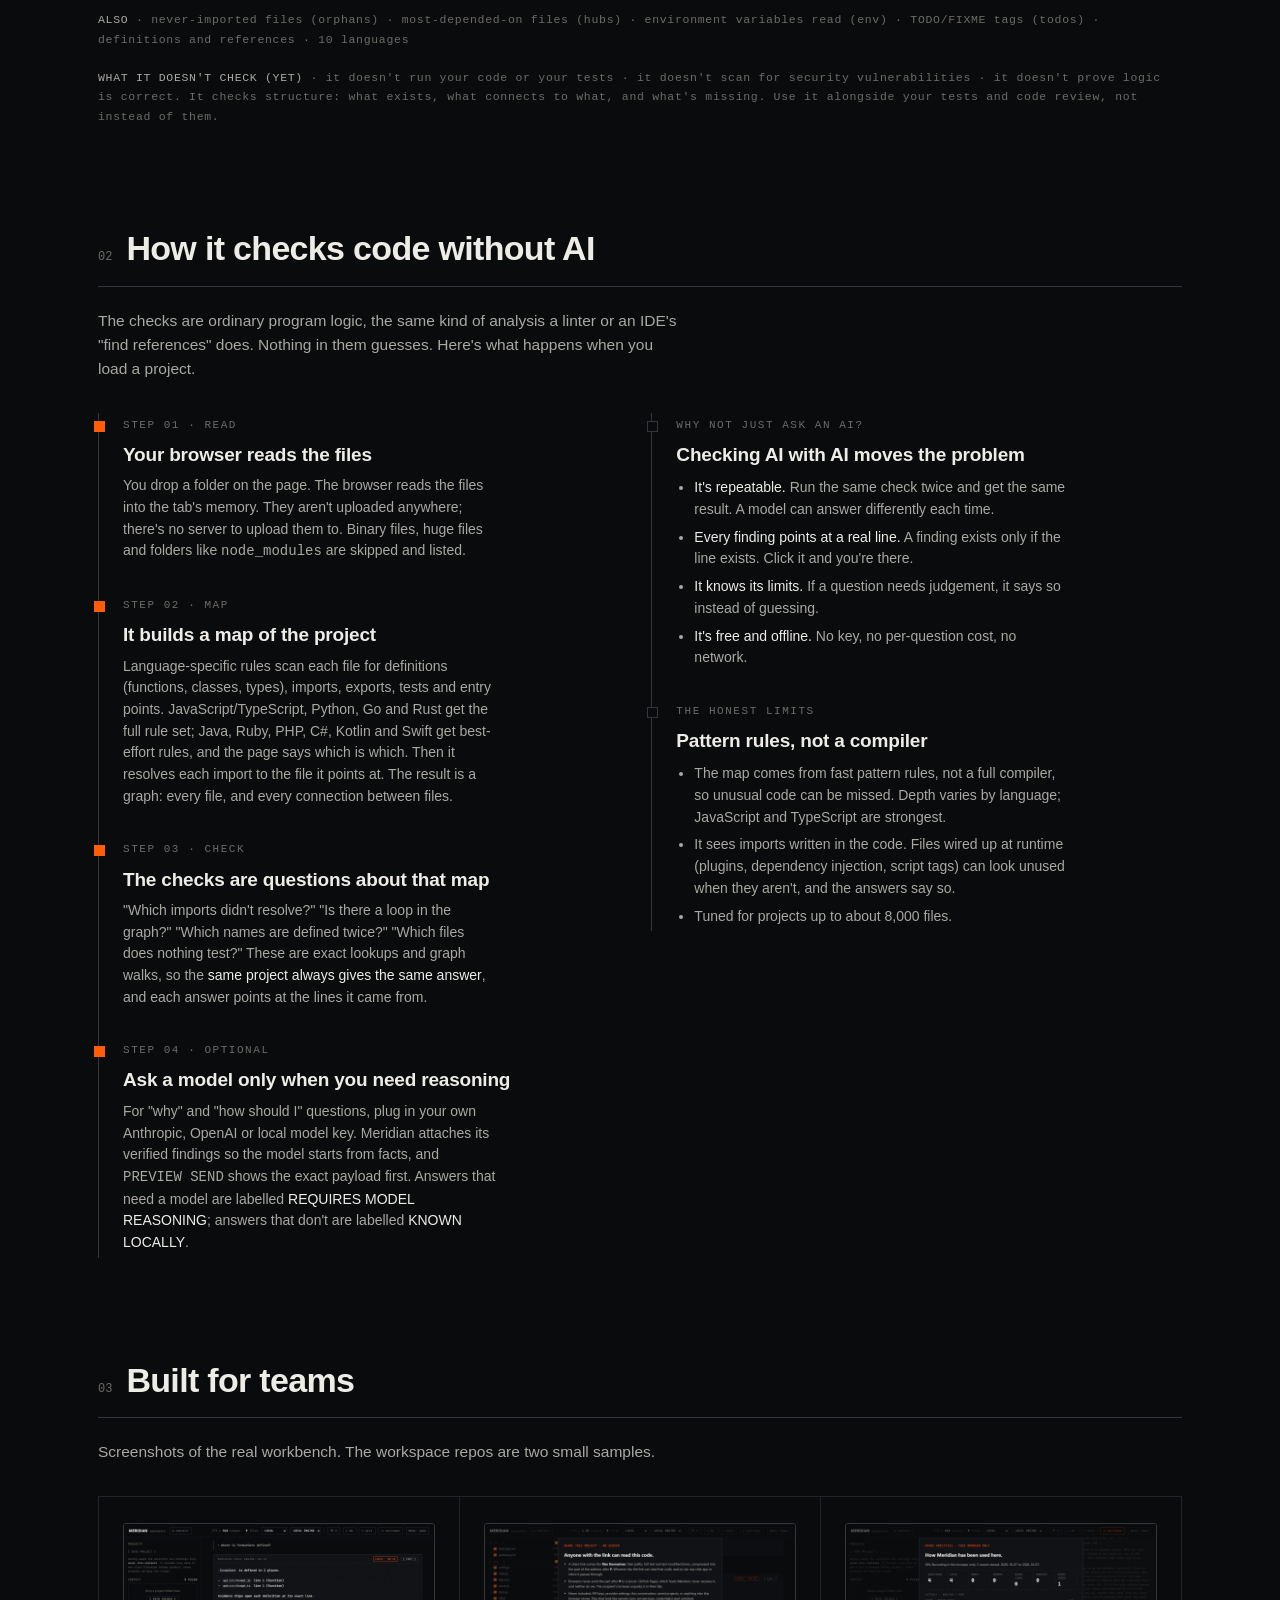
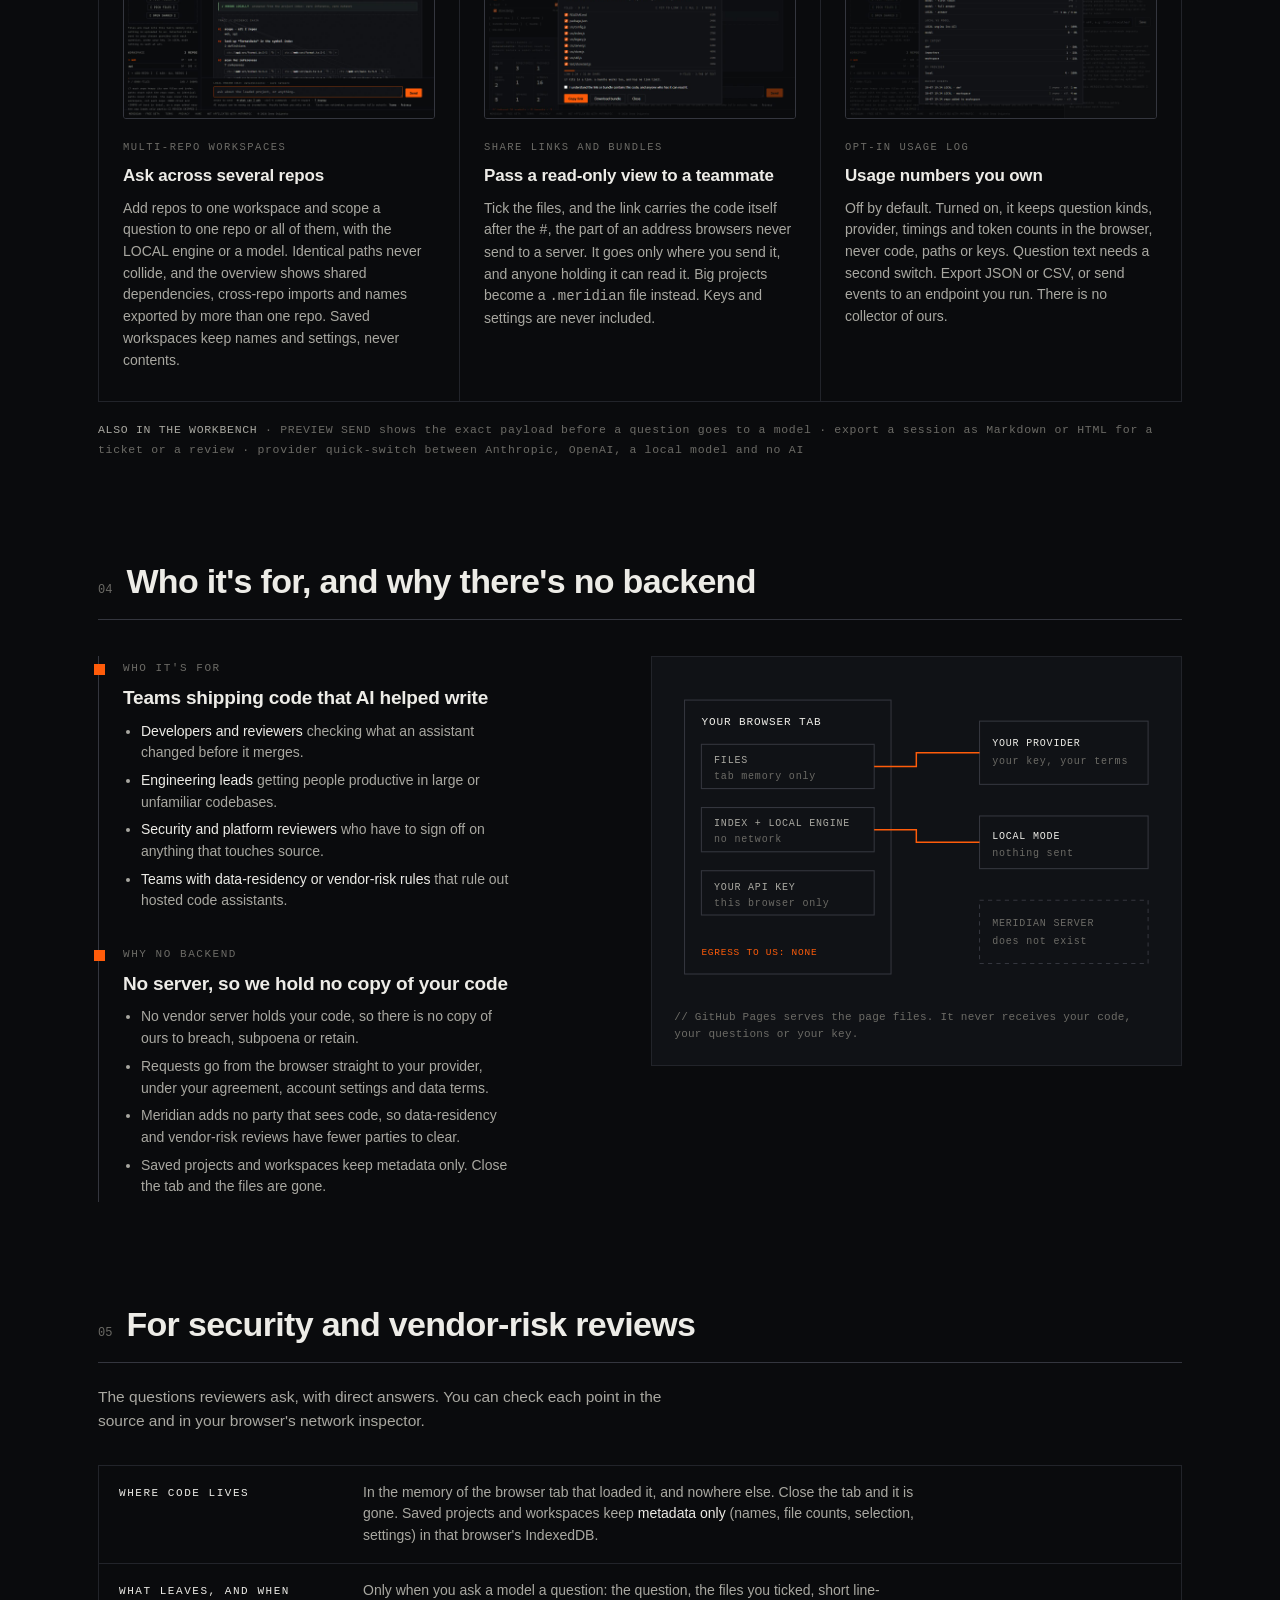
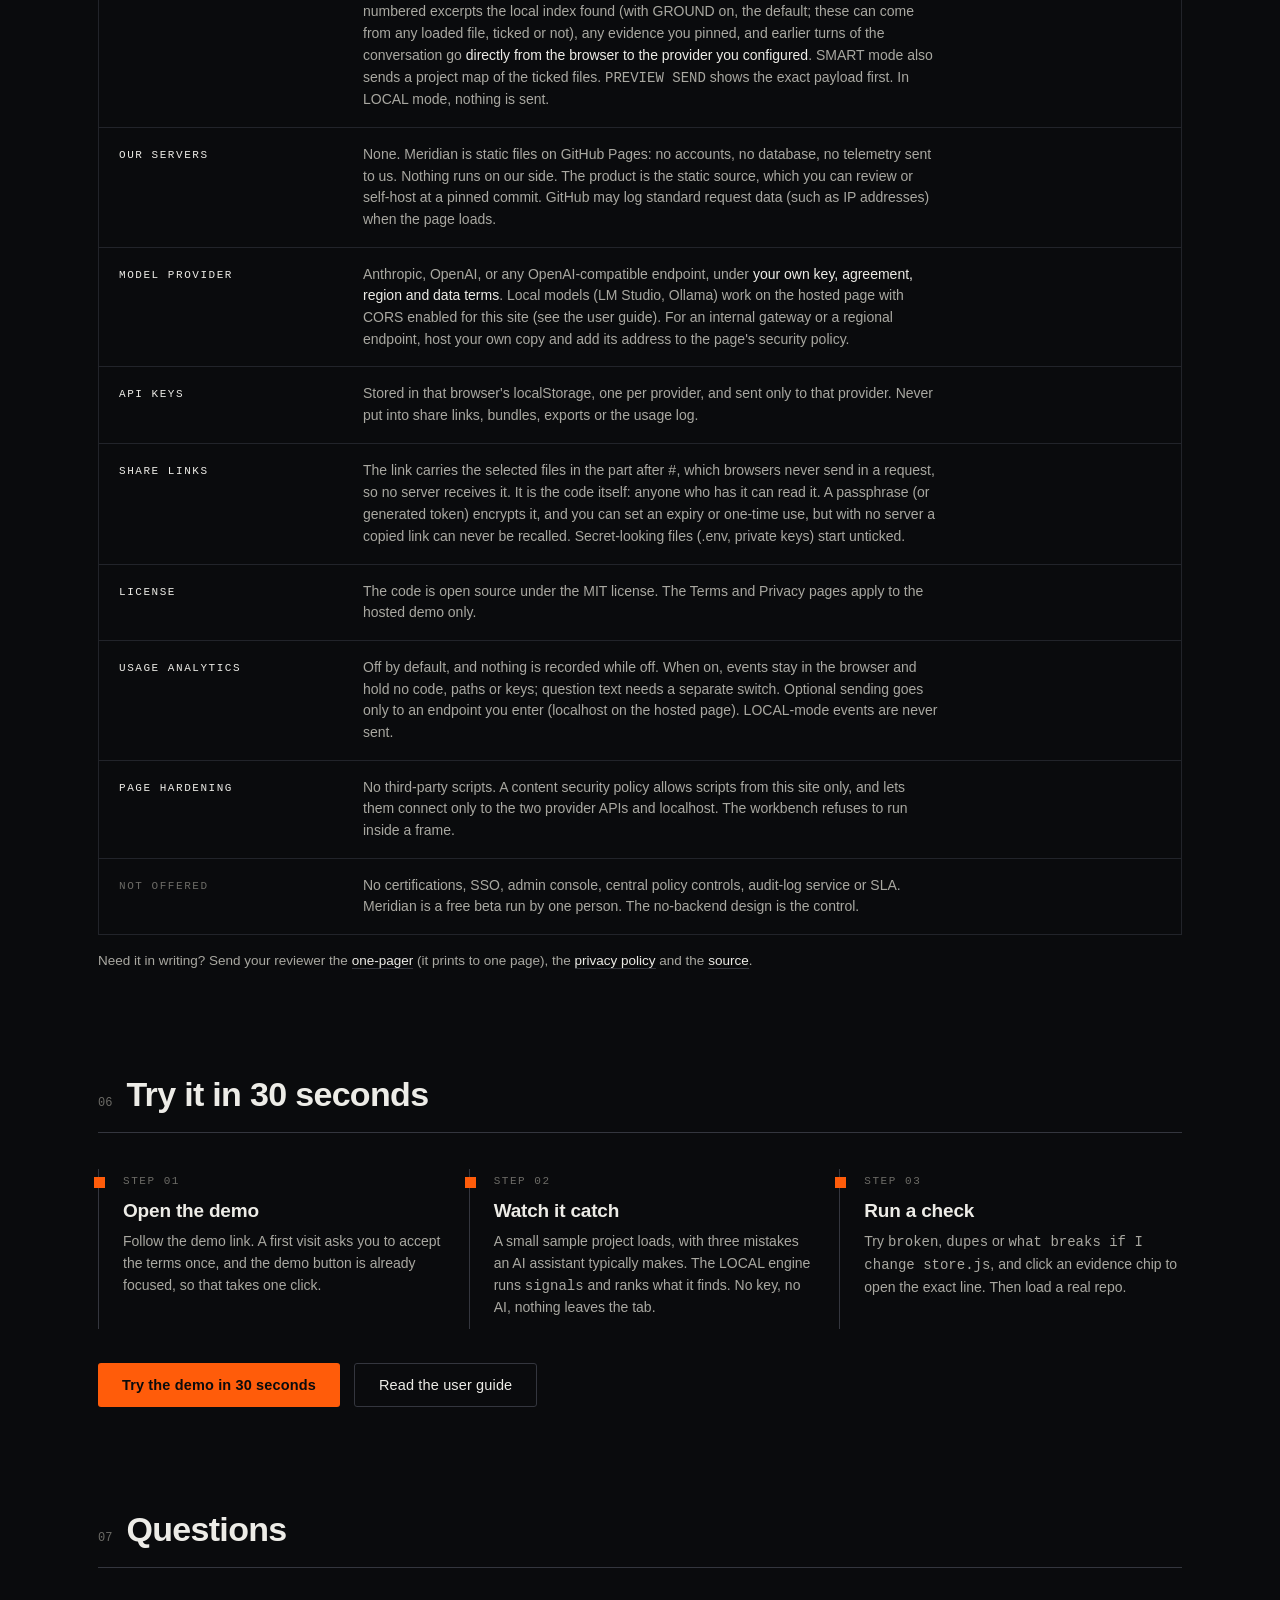
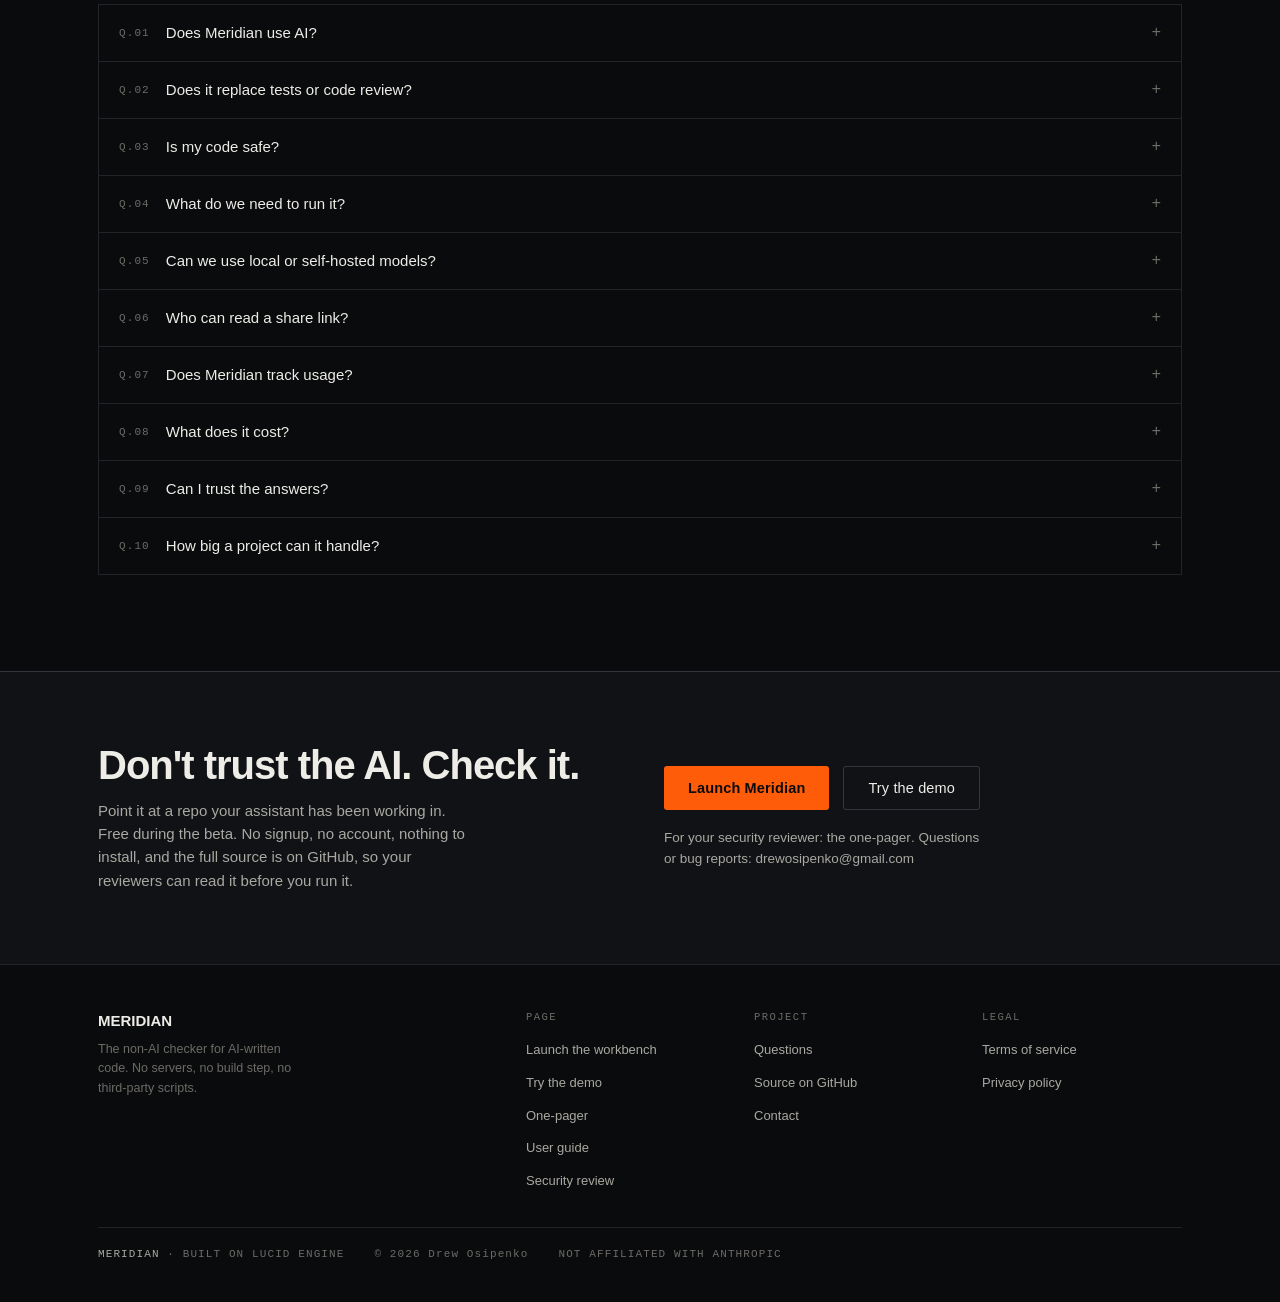
==== commit 1ca8db15: "Docs: README (measured accuracy, tiers, what is not done), USER-GUIDE, MIGRATION, landing and one-pa" ====
--- a/index.html
+++ b/index.html
@@ -486,7 +486,8 @@
         <div class="spec-row"><dt>OUR SERVERS</dt><dd>None. Meridian is static files on GitHub Pages: no accounts, no database, no telemetry sent to us. Nothing runs on our side. The product is the static source, which you can review or self-host at a pinned commit. GitHub may log standard request data (such as IP addresses) when the page loads.</dd></div>
         <div class="spec-row"><dt>MODEL PROVIDER</dt><dd>Anthropic, OpenAI, or any OpenAI-compatible endpoint, under <b>your own key, agreement, region and data terms</b>. Local models (LM Studio, Ollama) work on the hosted page with CORS enabled for this site (see the user guide). For an internal gateway or a regional endpoint, host your own copy and add its address to the page's security policy.</dd></div>
         <div class="spec-row"><dt>API KEYS</dt><dd>Stored in that browser's localStorage, one per provider, and sent only to that provider. Never put into share links, bundles, exports or the usage log.</dd></div>
-        <div class="spec-row"><dt>SHARE LINKS</dt><dd>The link carries the selected files in the part after <span class="mono">#</span>, which browsers never send in a request, so no server receives it. It is the code itself: anyone who has it can read it, and it can't be revoked. Secret-looking files (.env, private keys) start unticked.</dd></div>
+        <div class="spec-row"><dt>SHARE LINKS</dt><dd>The link carries the selected files in the part after <span class="mono">#</span>, which browsers never send in a request, so no server receives it. It is the code itself: anyone who has it can read it. A passphrase (or generated token) encrypts it, and you can set an expiry or one-time use, but with no server a copied link can never be recalled. Secret-looking files (.env, private keys) start unticked.</dd></div>
+        <div class="spec-row"><dt>LICENSE</dt><dd>The code is open source under the MIT license. The Terms and Privacy pages apply to the hosted demo only.</dd></div>
         <div class="spec-row"><dt>USAGE ANALYTICS</dt><dd>Off by default, and nothing is recorded while off. When on, events stay in the browser and hold no code, paths or keys; question text needs a separate switch. Optional sending goes only to an endpoint you enter (localhost on the hosted page). LOCAL-mode events are never sent.</dd></div>
         <div class="spec-row"><dt>PAGE HARDENING</dt><dd>No third-party scripts. A content security policy allows scripts from this site only, and lets them connect only to the two provider APIs and localhost. The workbench refuses to run inside a frame.</dd></div>
         <div class="spec-row not"><dt>NOT OFFERED</dt><dd>No certifications, SSO, admin console, central policy controls, audit-log service or SLA. Meridian is a free beta run by one person. The no-backend design is the control.</dd></div>
@@ -546,7 +547,7 @@
         </div>
         <div class="faq-item">
           <button class="faq-q" type="button" aria-expanded="false"><span class="qi mono">Q.06</span>Who can read a share link?<span class="x">+</span></button>
-          <div class="faq-a"><p>Anyone who has it. The link carries the files you ticked, compressed, in the part after <span class="mono">#</span>. Browsers don't send that part to any server, so GitHub Pages and we never see it, but the chat app or inbox you paste it into stores it like any message. There is no server, so a link can't be revoked or expired. Treat it like sending the files. A link holds up to 32,000 characters, so a bigger project goes in a <span class="mono">.meridian</span> file instead. A shared project opens read-only, in the recipient's tab, and nothing is saved.</p></div>
+          <div class="faq-a"><p>Anyone who has it. The link carries the files you ticked, compressed, in the part after <span class="mono">#</span>. Browsers don't send that part to any server, so GitHub Pages and we never see it, but the chat app or inbox you paste it into stores it like any message. There is no server, so nothing can recall a link once it is copied. You can protect a share with a passphrase and give it an expiry or a single use; those checks run in the opener's browser, so they stop old links resurfacing, not a determined recipient. Treat any share like sending the files. A link holds up to 32,000 characters, so a bigger project goes in a <span class="mono">.meridian</span> file instead. A shared project opens read-only, in the recipient's tab, and nothing is saved.</p></div>
         </div>
         <div class="faq-item">
           <button class="faq-q" type="button" aria-expanded="false"><span class="qi mono">Q.07</span>Does Meridian track usage?<span class="x">+</span></button>
